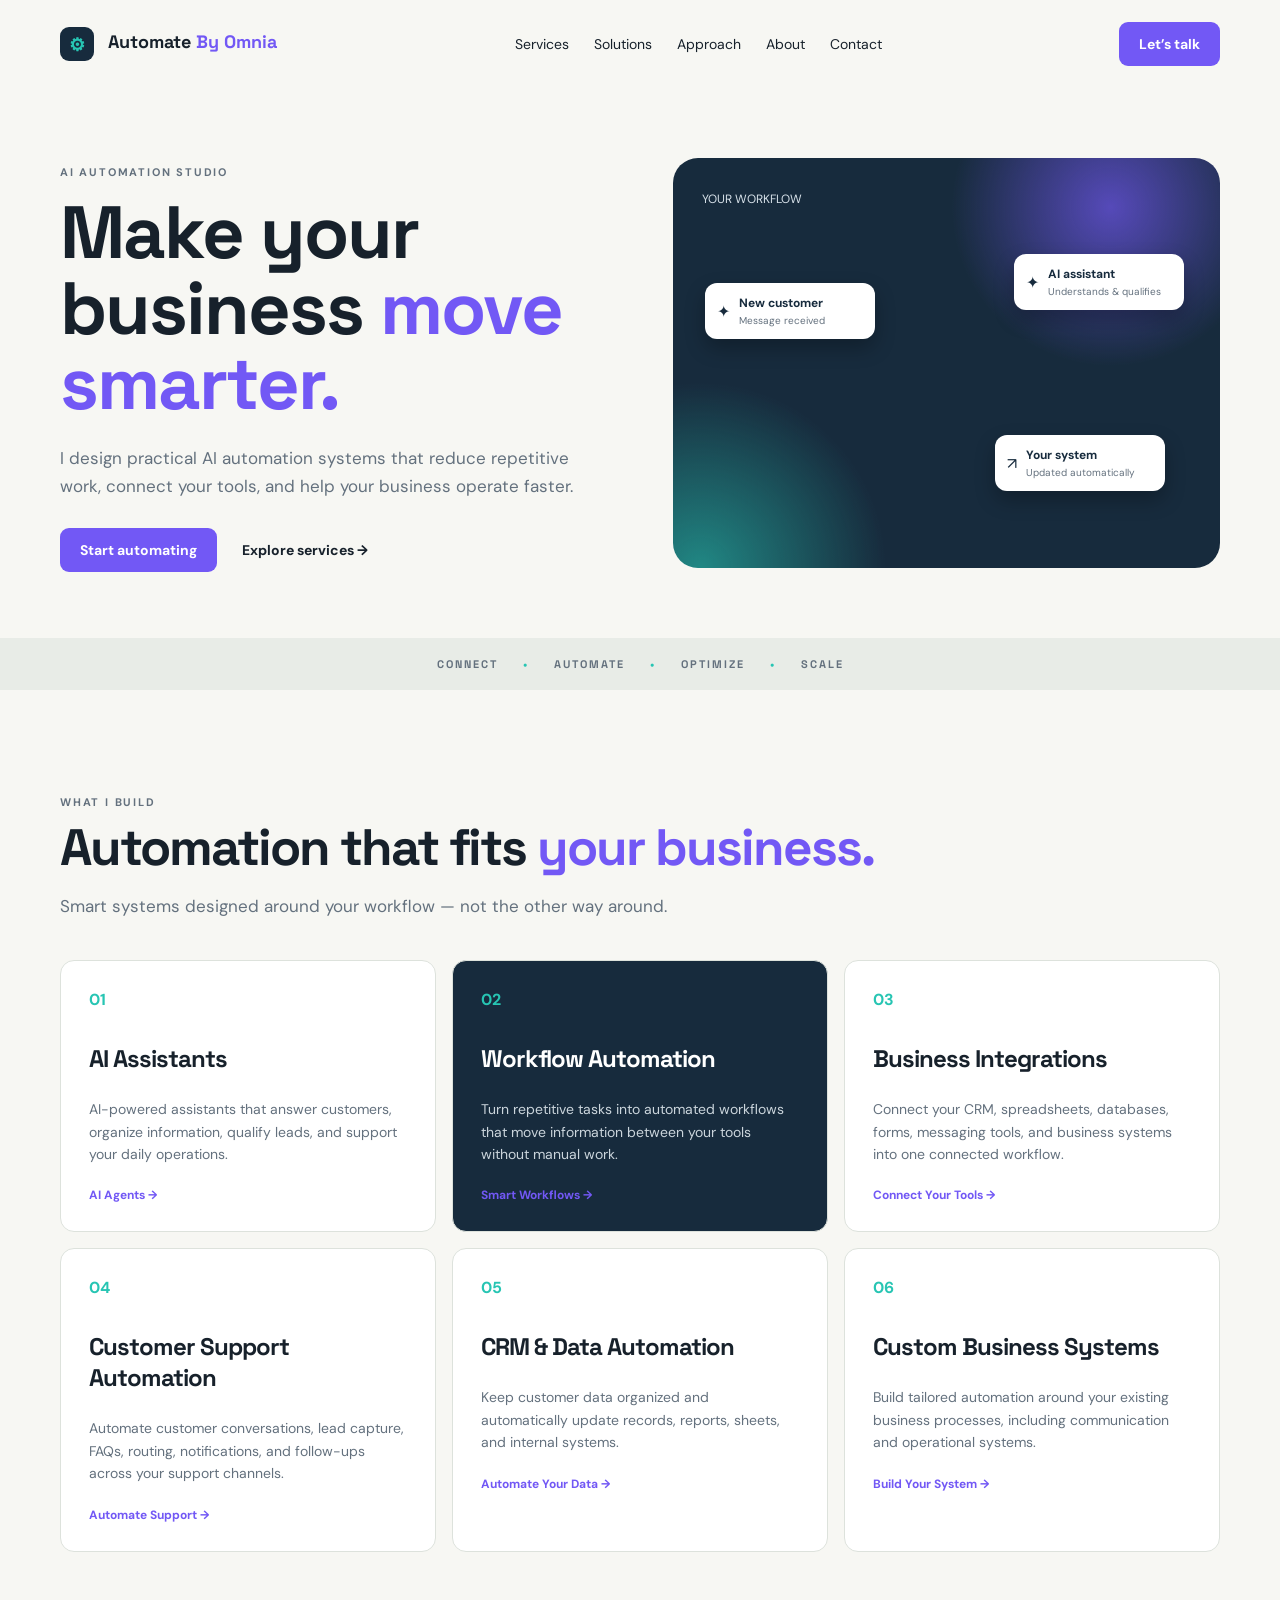
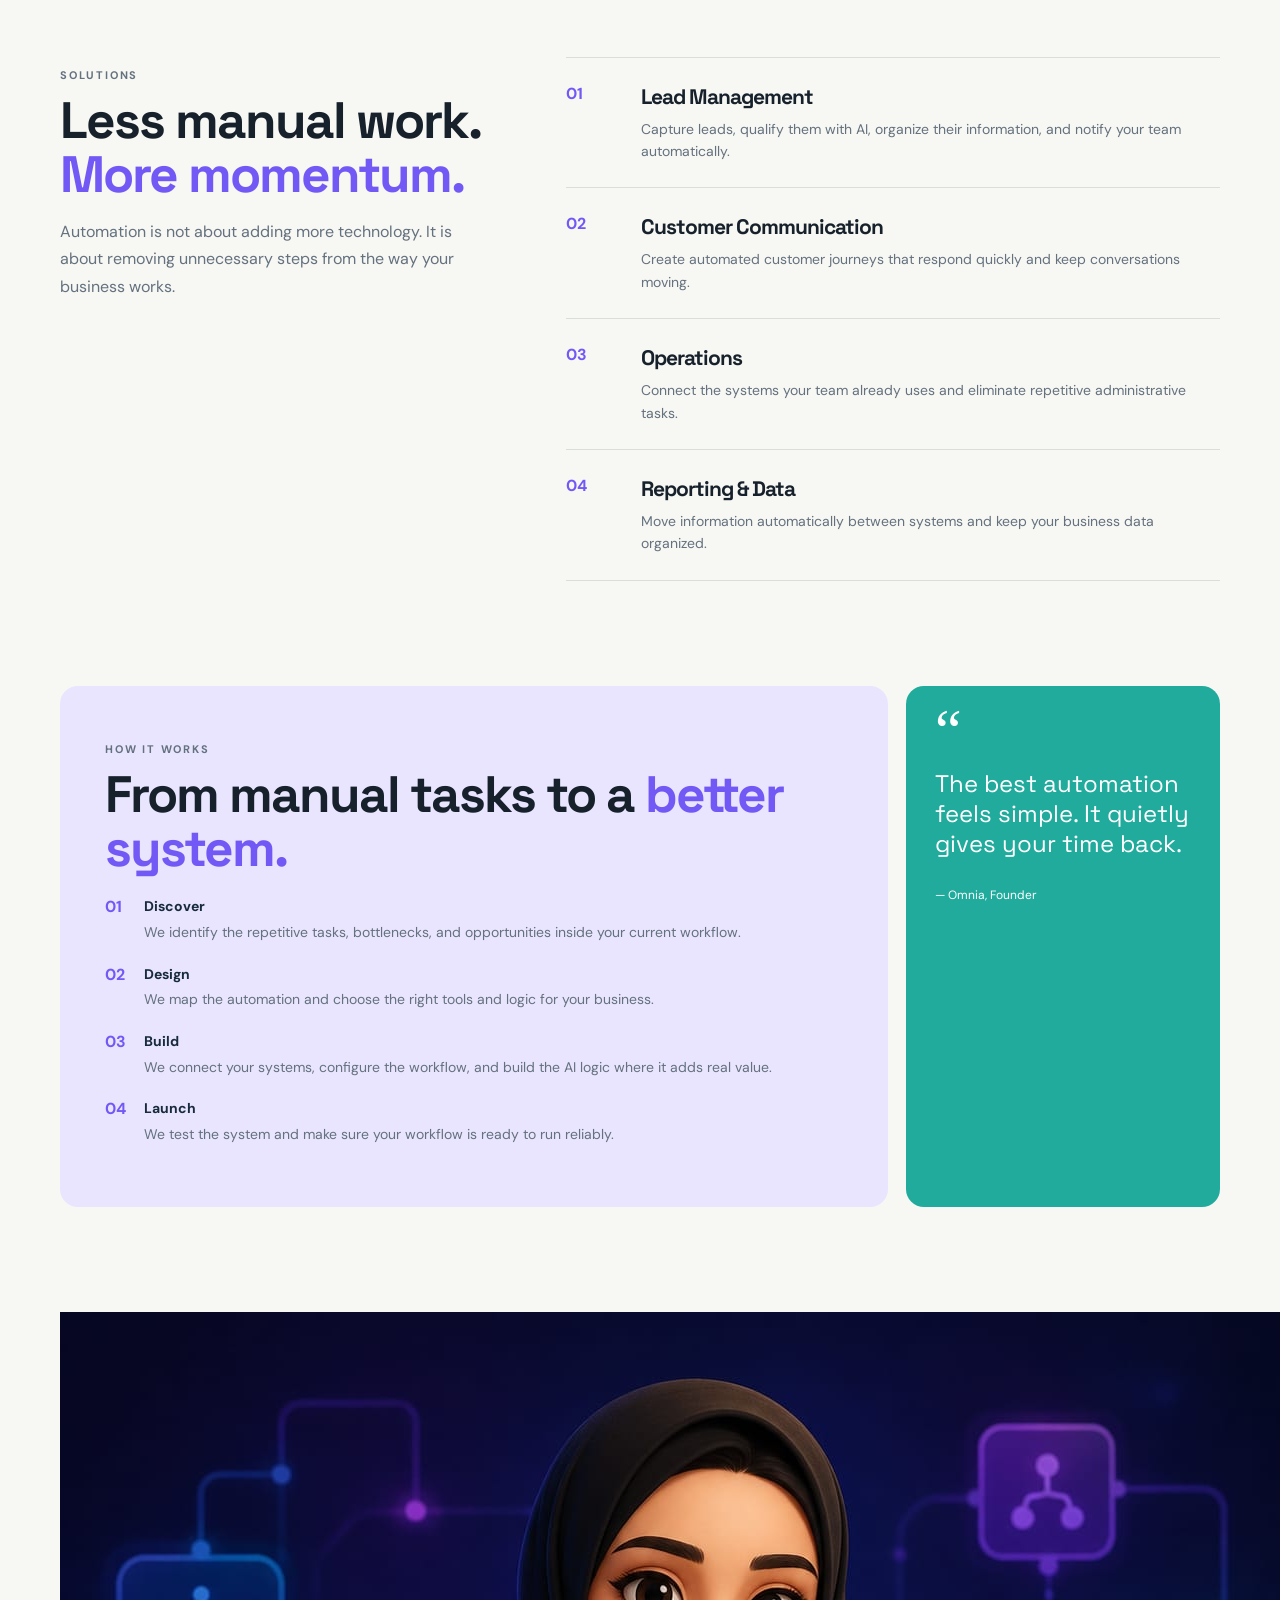
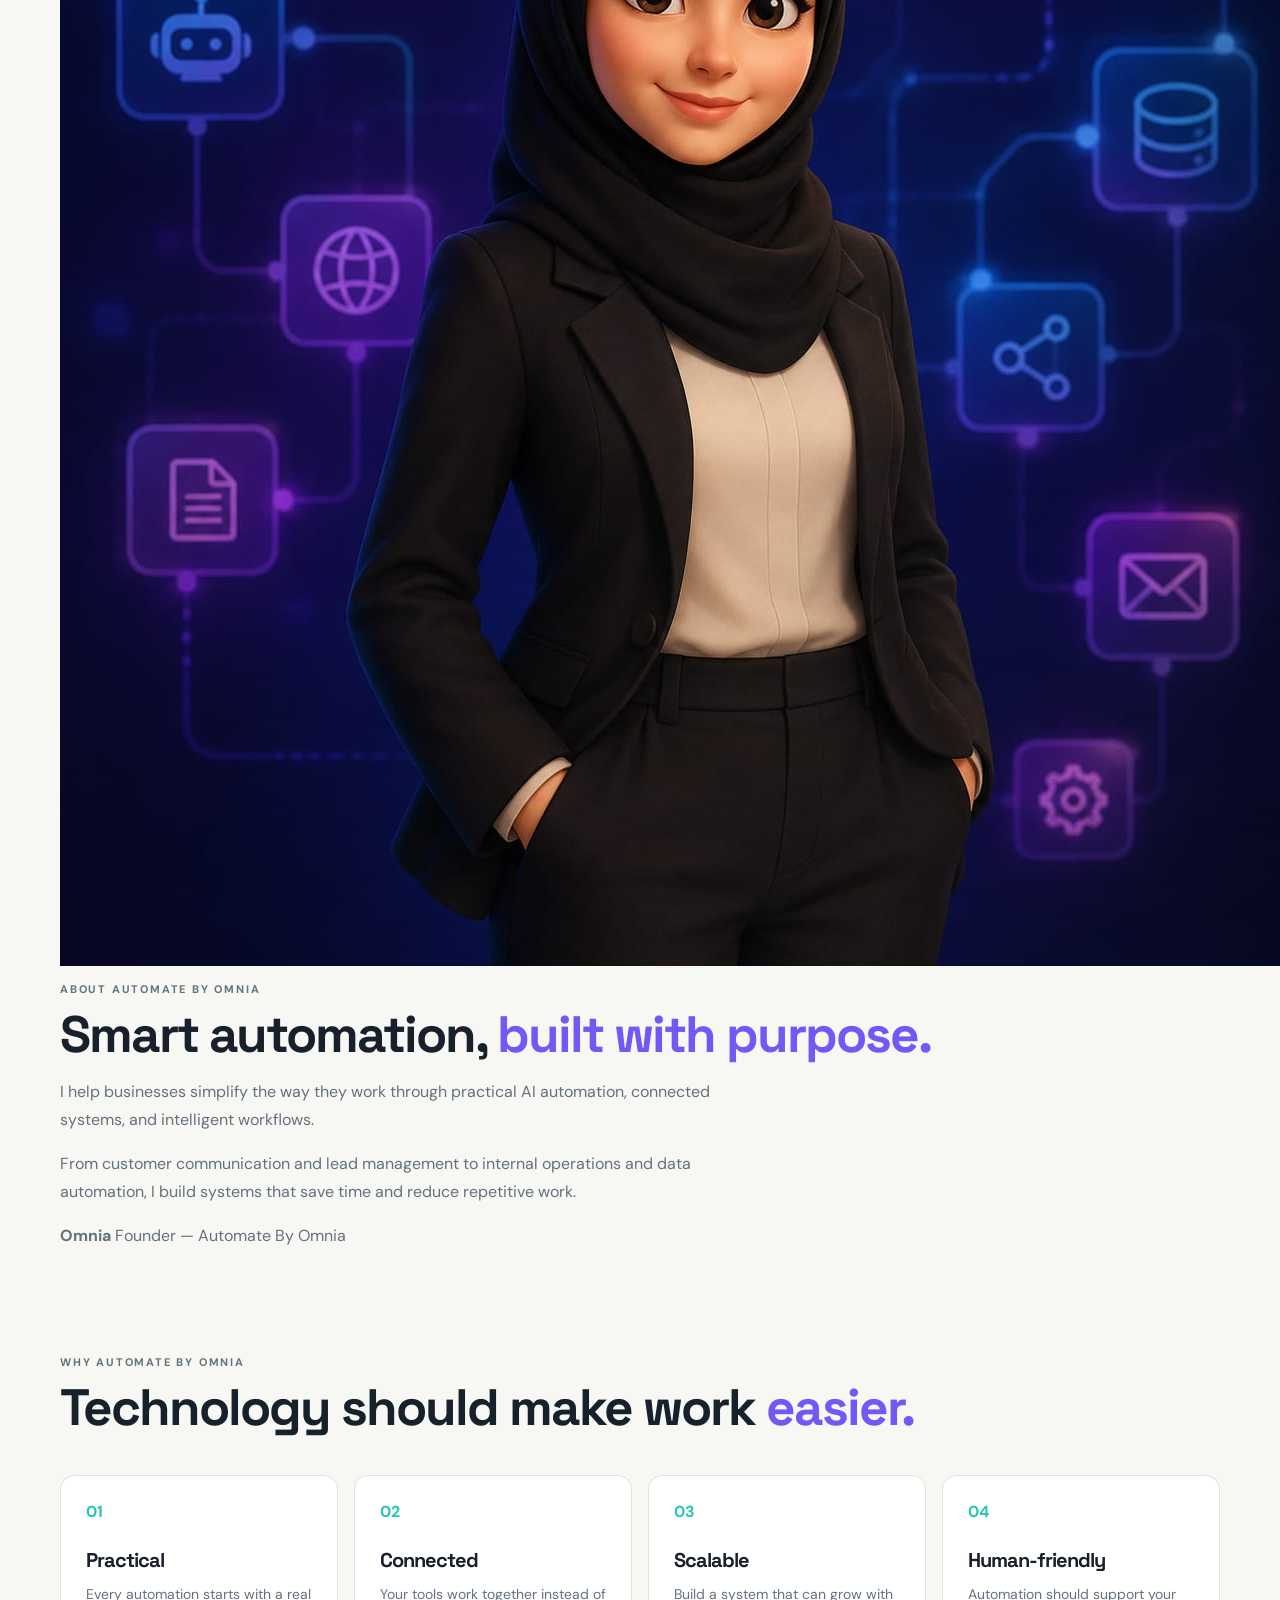
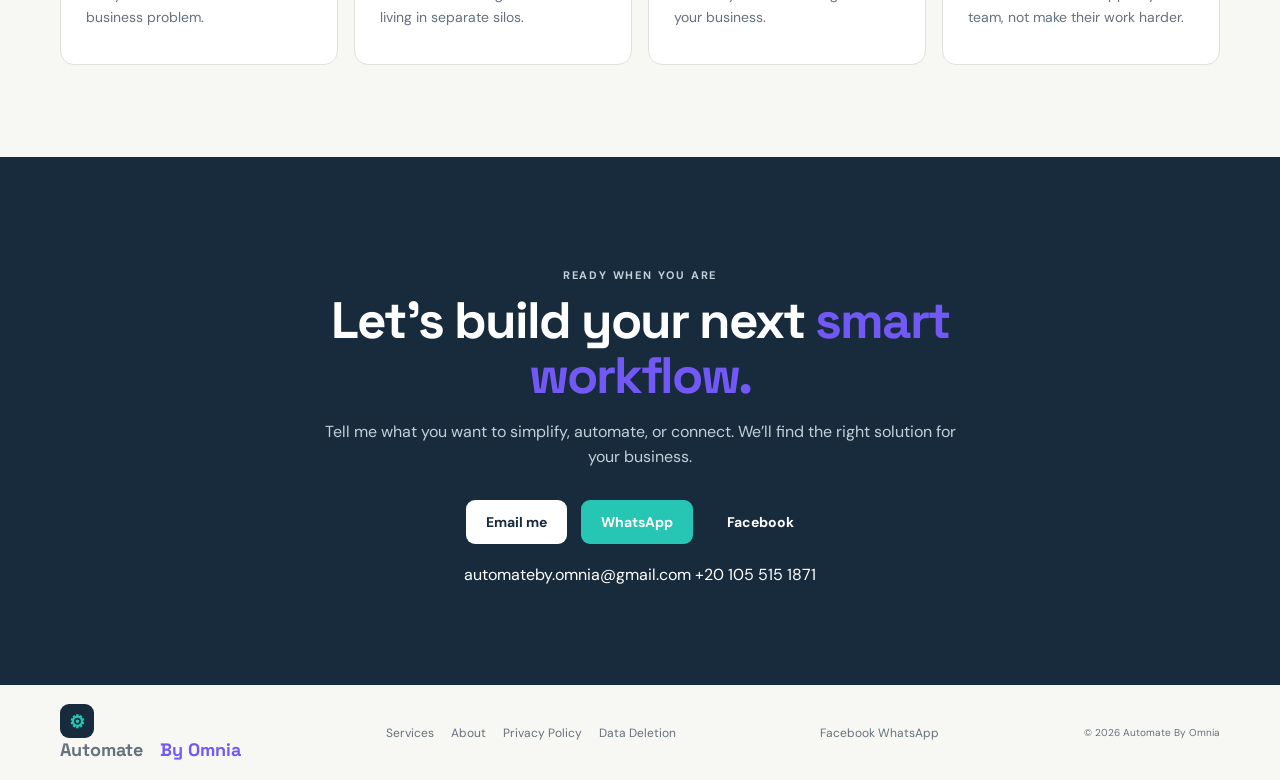
==== index.html @ d208cbc7 "index.html" ====
<!doctype html>
<html lang="en">

<head>
  <meta charset="UTF-8">
  <meta name="viewport" content="width=device-width, initial-scale=1.0">

  <meta
    name="description"
    content="Automate By Omnia builds AI-powered workflows, assistants, integrations, and business automation systems."
  >

  <meta name="theme-color" content="#172b3d">

  <title>Automate By Omnia | AI Automation Studio</title>

  <link rel="preconnect" href="https://fonts.googleapis.com">
  <link rel="preconnect" href="https://fonts.gstatic.com" crossorigin>

  <link
    href="https://fonts.googleapis.com/css2?family=DM+Sans:wght@400;500;600;700&family=Space+Grotesk:wght@500;600;700&display=swap"
    rel="stylesheet"
  >

  <link rel="stylesheet" href="styles.css">
</head>


<body>

<!-- ================= HEADER ================= -->

<header>

  <a class="brand" href="#top">
    <b class="automation-icon">⚙</b>
    <span>Automate <i>By Omnia</i></span>
  </a>

  <nav>
    <a href="#services">Services</a>
    <a href="#projects">Solutions</a>
    <a href="#approach">Approach</a>
    <a href="#about">About</a>
    <a href="#contact">Contact</a>
  </nav>

  <a class="button" href="#contact">
    Let’s talk
  </a>

</header>


<main id="top">


<!-- ================= HERO ================= -->

<section class="hero">

  <div class="hero-content">

    <p class="eyebrow">
      AI AUTOMATION STUDIO
    </p>

    <h1>
      Make your business
      <i>move smarter.</i>
    </h1>

    <p class="hero-text">
      I design practical AI automation systems that reduce repetitive work,
      connect your tools, and help your business operate faster.
    </p>

    <div class="hero-buttons">

      <a class="button" href="#contact">
        Start automating
      </a>

      <a class="text-link" href="#services">
        Explore services →
      </a>

    </div>

  </div>


  <div class="workflow">

    <small>
      YOUR WORKFLOW
    </small>

    <article>

      ✦

      <span>
        <b>New customer</b>
        <em>Message received</em>
      </span>

    </article>


    <article>

      ✦

      <span>
        <b>AI assistant</b>
        <em>Understands & qualifies</em>
      </span>

    </article>


    <article>

      ↗

      <span>
        <b>Your system</b>
        <em>Updated automatically</em>
      </span>

    </article>

  </div>

</section>


<!-- ================= TRUST BAR ================= -->

<section class="bar">

  CONNECT
  <b>•</b>
  AUTOMATE
  <b>•</b>
  OPTIMIZE
  <b>•</b>
  SCALE

</section>


<!-- ================= SERVICES ================= -->

<section id="services">

  <p class="eyebrow">
    WHAT I BUILD
  </p>

  <h2>
    Automation that fits
    <i>your business.</i>
  </h2>

  <p class="intro">
    Smart systems designed around your workflow — not the other way around.
  </p>


  <div class="cards">


    <article>

      <b>01</b>

      <h3>
        AI Assistants
      </h3>

      <p>
        AI-powered assistants that answer customers, organize information,
        qualify leads, and support your daily operations.
      </p>

      <span class="card-link">
        AI Agents →
      </span>

    </article>


    <article>

      <b>02</b>

      <h3>
        Workflow Automation
      </h3>

      <p>
        Turn repetitive tasks into automated workflows that move information
        between your tools without manual work.
      </p>

      <span class="card-link">
        Smart Workflows →
      </span>

    </article>


    <article>

      <b>03</b>

      <h3>
        Business Integrations
      </h3>

      <p>
        Connect your CRM, spreadsheets, databases, forms, messaging tools,
        and business systems into one connected workflow.
      </p>

      <span class="card-link">
        Connect Your Tools →
      </span>

    </article>


    <article>

      <b>04</b>

      <h3>
        Customer Support Automation
      </h3>

      <p>
        Automate customer conversations, lead capture, FAQs, routing,
        notifications, and follow-ups across your support channels.
      </p>

      <span class="card-link">
        Automate Support →
      </span>

    </article>


    <article>

      <b>05</b>

      <h3>
        CRM & Data Automation
      </h3>

      <p>
        Keep customer data organized and automatically update records,
        reports, sheets, and internal systems.
      </p>

      <span class="card-link">
        Automate Your Data →
      </span>

    </article>


    <article>

      <b>06</b>

      <h3>
        Custom Business Systems
      </h3>

      <p>
        Build tailored automation around your existing business processes,
        including communication and operational systems.
      </p>

      <span class="card-link">
        Build Your System →
      </span>

    </article>


  </div>

</section>


<!-- ================= SOLUTIONS ================= -->

<section class="solutions" id="projects">

  <div>

    <p class="eyebrow">
      SOLUTIONS
    </p>

    <h2>
      Less manual work.
      <i>More momentum.</i>
    </h2>

    <p>
      Automation is not about adding more technology.
      It is about removing unnecessary steps from the way your business works.
    </p>

  </div>


  <div class="solution-list">


    <article>

      <span>01</span>

      <div>

        <h3>
          Lead Management
        </h3>

        <p>
          Capture leads, qualify them with AI, organize their information,
          and notify your team automatically.
        </p>

      </div>

    </article>


    <article>

      <span>02</span>

      <div>

        <h3>
          Customer Communication
        </h3>

        <p>
          Create automated customer journeys that respond quickly and keep
          conversations moving.
        </p>

      </div>

    </article>


    <article>

      <span>03</span>

      <div>

        <h3>
          Operations
        </h3>

        <p>
          Connect the systems your team already uses and eliminate repetitive
          administrative tasks.
        </p>

      </div>

    </article>


    <article>

      <span>04</span>

      <div>

        <h3>
          Reporting & Data
        </h3>

        <p>
          Move information automatically between systems and keep your
          business data organized.
        </p>

      </div>

    </article>


  </div>

</section>


<!-- ================= APPROACH ================= -->

<section class="approach" id="approach">

  <div>

    <p class="eyebrow">
      HOW IT WORKS
    </p>

    <h2>
      From manual tasks to a
      <i>better system.</i>
    </h2>


    <ol>

      <li>

        <b>01</b>

        <span>

          <strong>
            Discover
          </strong>

          We identify the repetitive tasks, bottlenecks,
          and opportunities inside your current workflow.

        </span>

      </li>


      <li>

        <b>02</b>

        <span>

          <strong>
            Design
          </strong>

          We map the automation and choose the right tools
          and logic for your business.

        </span>

      </li>


      <li>

        <b>03</b>

        <span>

          <strong>
            Build
          </strong>

          We connect your systems, configure the workflow,
          and build the AI logic where it adds real value.

        </span>

      </li>


      <li>

        <b>04</b>

        <span>

          <strong>
            Launch
          </strong>

          We test the system and make sure your workflow
          is ready to run reliably.

        </span>

      </li>

    </ol>

  </div>


  <aside>

    <div class="quote-mark">
      “
    </div>

    <p>
      The best automation feels simple.
      It quietly gives your time back.
    </p>

    <small>
      — Omnia, Founder
    </small>

  </aside>

</section>


<!-- ================= ABOUT ================= -->

<section class="about" id="about">

  <div class="about-image">

    <img
      src="omnia.jpg.jpeg"
      alt="Omnia - Founder of Automate By Omnia"
    >

  </div>


  <div class="about-content">

    <p class="eyebrow">
      ABOUT AUTOMATE BY OMNIA
    </p>

    <h2>
      Smart automation,
      <i>built with purpose.</i>
    </h2>

    <p>
      I help businesses simplify the way they work through practical
      AI automation, connected systems, and intelligent workflows.
    </p>

    <p>
      From customer communication and lead management to internal
      operations and data automation, I build systems that save time
      and reduce repetitive work.
    </p>

    <p class="founder-name">
      <strong>
        Omnia
      </strong>
      <span>
        Founder — Automate By Omnia
      </span>
    </p>

  </div>

</section>


<!-- ================= WHY US ================= -->

<section class="why">

  <p class="eyebrow">
    WHY AUTOMATE BY OMNIA
  </p>

  <h2>
    Technology should make work
    <i>easier.</i>
  </h2>


  <div class="why-grid">


    <article>

      <strong>
        01
      </strong>

      <h3>
        Practical
      </h3>

      <p>
        Every automation starts with a real business problem.
      </p>

    </article>


    <article>

      <strong>
        02
      </strong>

      <h3>
        Connected
      </h3>

      <p>
        Your tools work together instead of living in separate silos.
      </p>

    </article>


    <article>

      <strong>
        03
      </strong>

      <h3>
        Scalable
      </h3>

      <p>
        Build a system that can grow with your business.
      </p>

    </article>


    <article>

      <strong>
        04
      </strong>

      <h3>
        Human-friendly
      </h3>

      <p>
        Automation should support your team,
        not make their work harder.
      </p>

    </article>


  </div>

</section>


<!-- ================= CONTACT ================= -->

<section class="contact" id="contact">

  <p class="eyebrow">
    READY WHEN YOU ARE
  </p>

  <h2>
    Let’s build your next
    <i>smart workflow.</i>
  </h2>

  <p>
    Tell me what you want to simplify, automate, or connect.
    We’ll find the right solution for your business.
  </p>


  <div class="contact-actions">


    <!-- EMAIL -->

    <a
      class="button white"
      href="mailto:automateby.omnia@gmail.com"
    >
      Email me
    </a>


    <!-- WHATSAPP -->

    <a
      class="button whatsapp"
      href="https://wa.me/201055151871"
      target="_blank"
      rel="noopener"
    >
      WhatsApp
    </a>


    <!-- FACEBOOK -->

    <a
      class="button facebook"
      href="https://www.facebook.com/profile.php?id=61593586096765"
      target="_blank"
      rel="noopener"
    >
      Facebook
    </a>


  </div>


  <div class="contact-details">

    <a href="mailto:automateby.omnia@gmail.com">
      automateby.omnia@gmail.com
    </a>

    <a
      href="https://wa.me/201055151871"
      target="_blank"
      rel="noopener"
    >
      +20 105 515 1871
    </a>

  </div>

</section>


</main>


<!-- ================= FOOTER ================= -->

<footer>

  <a class="brand" href="#top">

    <b class="automation-icon">
      ⚙
    </b>

    <span>
      Automate <i>By Omnia</i>
    </span>

  </a>


  <span class="footer-links">

    <a href="#services">
      Services
    </a>

    <a href="#about">
      About
    </a>

    <a href="privacy-policy.html">
      Privacy Policy
    </a>

    <a href="data-deletion.html">
      Data Deletion
    </a>

  </span>


  <div class="social-links">

    <a
      href="https://www.facebook.com/profile.php?id=61593586096765"
      target="_blank"
      rel="noopener"
    >
      Facebook
    </a>

    <a
      href="https://wa.me/201055151871"
      target="_blank"
      rel="noopener"
    >
      WhatsApp
    </a>

  </div>


  <small>
    © 2026 Automate By Omnia
  </small>

</footer>


</body>
</html>
---- styles.css ----
:root{
  --ink:#172b3d;
  --purple:#7258f5;
  --teal:#27c5b3;
  --paper:#f7f7f3;
  --muted:#64717e;
}

*{
  box-sizing:border-box;
}

html{
  scroll-behavior:smooth;
}

body{
  margin:0;
  background:var(--paper);
  font:16px "DM Sans",sans-serif;
  color:#17212b;
}

a{
  text-decoration:none;
  color:inherit;
}


/* HEADER */

header,
section,
footer{
  width:min(1160px,91%);
  margin:auto;
}

header{
  height:88px;
  display:flex;
  align-items:center;
  justify-content:space-between;
}

.brand{
  font:700 18px "Space Grotesk";
  white-space:nowrap;
}

.brand .automation-icon{
  display:inline-flex;
  align-items:center;
  justify-content:center;
  width:34px;
  height:34px;
  border-radius:9px;
  background:var(--ink);
  color:var(--teal);
  margin-right:9px;
  vertical-align:middle;
  transition:.25s ease;
}

.brand .automation-icon svg{
  width:23px;
  height:23px;
  fill:none;
  stroke:currentColor;
  stroke-width:2.4;
  stroke-linecap:round;
  stroke-linejoin:round;
}

.brand:hover .automation-icon{
  background:var(--purple);
  color:#fff;
  transform:rotate(12deg);
}

.brand i,
h1 i,
h2 i{
  font-style:normal;
  color:var(--purple);
}

nav{
  display:flex;
  gap:25px;
  font-size:14px;
}

nav a:hover{
  color:var(--purple);
}

.button{
  display:inline-block;
  background:var(--purple);
  color:#fff;
  padding:13px 20px;
  border-radius:9px;
  font-weight:700;
  font-size:14px;
  transition:.2s;
}

.button:hover{
  transform:translateY(-2px);
  opacity:.92;
}


/* HERO */

.hero{
  min-height:550px;
  display:grid;
  grid-template-columns:1fr 1fr;
  align-items:center;
  gap:65px;
}

.hero-content{
  padding:35px 0;
}

.eyebrow{
  font-size:11px;
  font-weight:700;
  letter-spacing:1.8px;
  color:var(--muted);
}

h1,
h2,
h3{
  font-family:"Space Grotesk";
  letter-spacing:-2px;
}

h1{
  font-size:clamp(48px,6vw,74px);
  line-height:1.02;
  margin:16px 0 22px;
}

.hero-text,
.intro{
  color:var(--muted);
  line-height:1.65;
  font-size:17px;
}

.hero-text{
  max-width:560px;
}

.hero-buttons{
  display:flex;
  align-items:center;
  gap:25px;
  margin-top:28px;
}

.text-link{
  font-size:14px;
  font-weight:700;
}

.text-link:hover{
  color:var(--purple);
}


/* WORKFLOW */

.workflow{
  height:410px;
  border-radius:25px;
  background:
    radial-gradient(circle at 80% 12%,#7559f7aa,transparent 28%),
    radial-gradient(circle at 5% 100%,#27c5b399,transparent 28%),
    var(--ink);
  padding:29px;
  position:relative;
  color:#d7e1e9;
  overflow:hidden;
}

.workflow small{
  font-size:12px;
}

.workflow article{
  position:absolute;
  background:#fff;
  color:var(--ink);
  display:flex;
  gap:9px;
  align-items:center;
  padding:12px;
  border-radius:12px;
  width:170px;
  box-shadow:0 9px 20px #0004;
}

.workflow article span{
  display:grid;
  font-size:12px;
}

.workflow em{
  font-size:10px;
  color:var(--muted);
  font-style:normal;
  margin-top:3px;
}

.workflow article:nth-of-type(1){
  left:32px;
  top:125px;
}

.workflow article:nth-of-type(2){
  right:36px;
  top:96px;
}

.workflow article:nth-of-type(3){
  right:55px;
  bottom:77px;
}


/* BAR */

.bar{
  width:100%;
  padding:19px;
  text-align:center;
  background:#e8ece7;
  letter-spacing:2px;
  font:700 11px "Space Grotesk";
  color:var(--muted);
  word-spacing:20px;
}

.bar b{
  color:var(--teal);
}


/* SECTIONS */

section:not(.hero):not(.bar):not(.contact){
  margin-top:105px;
}

h2{
  font-size:clamp(36px,4vw,53px);
  line-height:1.06;
  margin:12px 0;
}


/* SERVICES */

.cards{
  display:grid;
  grid-template-columns:repeat(3,1fr);
  gap:16px;
  margin-top:40px;
}

.cards article{
  background:#fff;
  border:1px solid #dde2dc;
  border-radius:14px;
  padding:28px;
  min-height:250px;
  transition:.2s;
}

.cards article:hover{
  transform:translateY(-5px);
  box-shadow:0 12px 30px #172b3d12;
}

.cards article:nth-child(2){
  background:var(--ink);
  color:#fff;
}

.cards article>b{
  color:var(--teal);
}

h3{
  margin-top:33px;
  font-size:24px;
  letter-spacing:-1px;
}

.cards p{
  font-size:14px;
  color:var(--muted);
  line-height:1.6;
}

.cards article:nth-child(2) p{
  color:#cbd5dc;
}

.card-link{
  display:block;
  margin-top:22px;
  font-size:12px;
  font-weight:700;
  color:var(--purple);
}


/* SOLUTIONS */

.solutions{
  display:grid;
  grid-template-columns:.8fr 1.2fr;
  gap:70px;
  align-items:start;
}

.solutions > div:first-child > p:not(.eyebrow){
  color:var(--muted);
  line-height:1.7;
}

.solution-list{
  display:grid;
}

.solution-list article{
  display:grid;
  grid-template-columns:55px 1fr;
  gap:20px;
  padding:25px 0;
  border-bottom:1px solid #d9ded9;
}

.solution-list article:first-child{
  border-top:1px solid #d9ded9;
}

.solution-list article>span{
  color:var(--purple);
  font-weight:700;
}

.solution-list h3{
  margin:0 0 8px;
  font-size:21px;
}

.solution-list p{
  margin:0;
  color:var(--muted);
  font-size:14px;
  line-height:1.6;
}


/* APPROACH */

.approach{
  display:grid;
  grid-template-columns:1.45fr .55fr;
  gap:18px;
}

.approach>div{
  padding:45px;
  background:#e9e5ff;
  border-radius:18px;
}

.approach aside{
  padding:29px;
  background:#20ab9d;
  border-radius:18px;
  color:#fff;
}

.quote-mark{
  font:60px Georgia;
  line-height:.5;
}

.approach aside p{
  font:24px "Space Grotesk";
  line-height:1.25;
}

.approach aside small{
  font:12px "DM Sans";
}

ol{
  padding:0;
  list-style:none;
}

li{
  display:flex;
  gap:14px;
  margin-top:20px;
}

li>b{
  color:var(--purple);
  min-width:25px;
}

li span{
  display:grid;
  gap:4px;
  color:var(--muted);
  font-size:14px;
  line-height:1.55;
}

li strong{
  color:var(--ink);
}


/* ABOUT */

.about-me{
  display:grid;
  grid-template-columns:.8fr 1.2fr;
  gap:70px;
  align-items:center;
}

.about-photo{
  position:relative;
  max-width:480px;
}

.about-photo::before{
  content:"";
  position:absolute;
  inset:12px -12px -12px 12px;
  background:var(--purple);
  border-radius:24px;
  z-index:0;
}

.about-photo img{
  position:relative;
  z-index:1;
  display:block;
  width:100%;
  aspect-ratio:1/1;
  object-fit:cover;
  object-position:center;
  border-radius:24px;
}

.about-content>p:not(.eyebrow){
  color:var(--muted);
  line-height:1.75;
  max-width:650px;
}

.about-links{
  display:flex;
  gap:12px;
  margin-top:28px;
}

.social-button{
  display:inline-block;
  padding:13px 20px;
  border-radius:9px;
  font-size:14px;
  font-weight:700;
  transition:.2s;
}

.social-button:hover{
  transform:translateY(-2px);
}

.whatsapp{
  background:var(--teal);
  color:#fff;
}

.facebook{
  background:var(--ink);
  color:#fff;
}


/* WHY */

.why-grid{
  display:grid;
  grid-template-columns:repeat(4,1fr);
  gap:16px;
  margin-top:40px;
}

.why-grid article{
  background:#fff;
  border:1px solid #dde2dc;
  border-radius:14px;
  padding:25px;
  min-height:190px;
}

.why-grid strong{
  color:var(--teal);
  font-weight:700;
}

.why-grid h3{
  margin:25px 0 10px;
  font-size:20px;
}

.why-grid p{
  color:var(--muted);
  font-size:14px;
  line-height:1.6;
  margin:0;
}


/* CONTACT */

.contact{
  width:100%;
  margin-top:92px!important;
  text-align:center;
  padding:100px 20px;
  background:var(--ink);
  color:#fff;
}

.contact .eyebrow,
.contact>p:not(.eyebrow){
  color:#c3d0d8;
}

.contact>p:not(.eyebrow){
  line-height:1.6;
  max-width:650px;
  margin-left:auto;
  margin-right:auto;
}

.contact h2{
  max-width:800px;
  margin-left:auto;
  margin-right:auto;
}

.contact-actions{
  display:flex;
  align-items:center;
  justify-content:center;
  flex-wrap:wrap;
  gap:14px;
  margin:30px 0 20px;
}

.white{
  background:#fff;
  color:var(--ink);
}

.email-link{
  color:#cbd5dc;
  font-size:14px;
  font-weight:600;
}

.email-link:hover{
  color:#fff;
}


/* FOOTER */

footer{
  min-height:95px;
  display:flex;
  align-items:center;
  justify-content:space-between;
  font-size:12px;
  color:var(--muted);
}

footer span{
  display:flex;
  gap:17px;
}

footer a:hover{
  color:var(--purple);
}


/* TABLET */

@media(max-width:850px){

  header nav{
    display:none;
  }

  header>.button{
    display:none;
  }

  .hero{
    grid-template-columns:1fr;
    gap:35px;
    margin-top:30px;
  }

  .cards{
    grid-template-columns:1fr;
  }

  .solutions{
    grid-template-columns:1fr;
    gap:40px;
  }

  .approach{
    grid-template-columns:1fr;
  }

  .why-grid{
    grid-template-columns:repeat(2,1fr);
  }

  .about-me{
    grid-template-columns:1fr;
    gap:40px;
  }

  .about-photo{
    margin:auto;
  }

}


/* MOBILE */

@media(max-width:600px){

  header{
    height:75px;
  }

  h1{
    font-size:48px;
  }

  h2{
    font-size:36px;
  }

  .hero-buttons{
    flex-direction:column;
    align-items:flex-start;
    gap:18px;
  }

  .workflow{
    height:320px;
    border-radius:20px;
  }

  .workflow article{
    width:155px;
  }

  .workflow article:nth-of-type(1){
    left:20px;
    top:110px;
  }

  .workflow article:nth-of-type(2){
    right:20px;
    top:80px;
  }

  .workflow article:nth-of-type(3){
    right:25px;
    bottom:50px;
  }

  .bar{
    font-size:8px;
    word-spacing:7px;
  }

  .approach>div{
    padding:30px;
  }

  .approach aside{
    min-height:220px;
  }

  .why-grid{
    grid-template-columns:1fr;
  }

  .about-links{
    flex-wrap:wrap;
  }

  .contact{
    padding:75px 20px;
  }

  .contact-actions{
    flex-direction:column;
  }

  footer{
    padding:25px 0;
    flex-wrap:wrap;
    gap:18px;
  }

  footer span{
    width:100%;
    flex-wrap:wrap;
  }

}
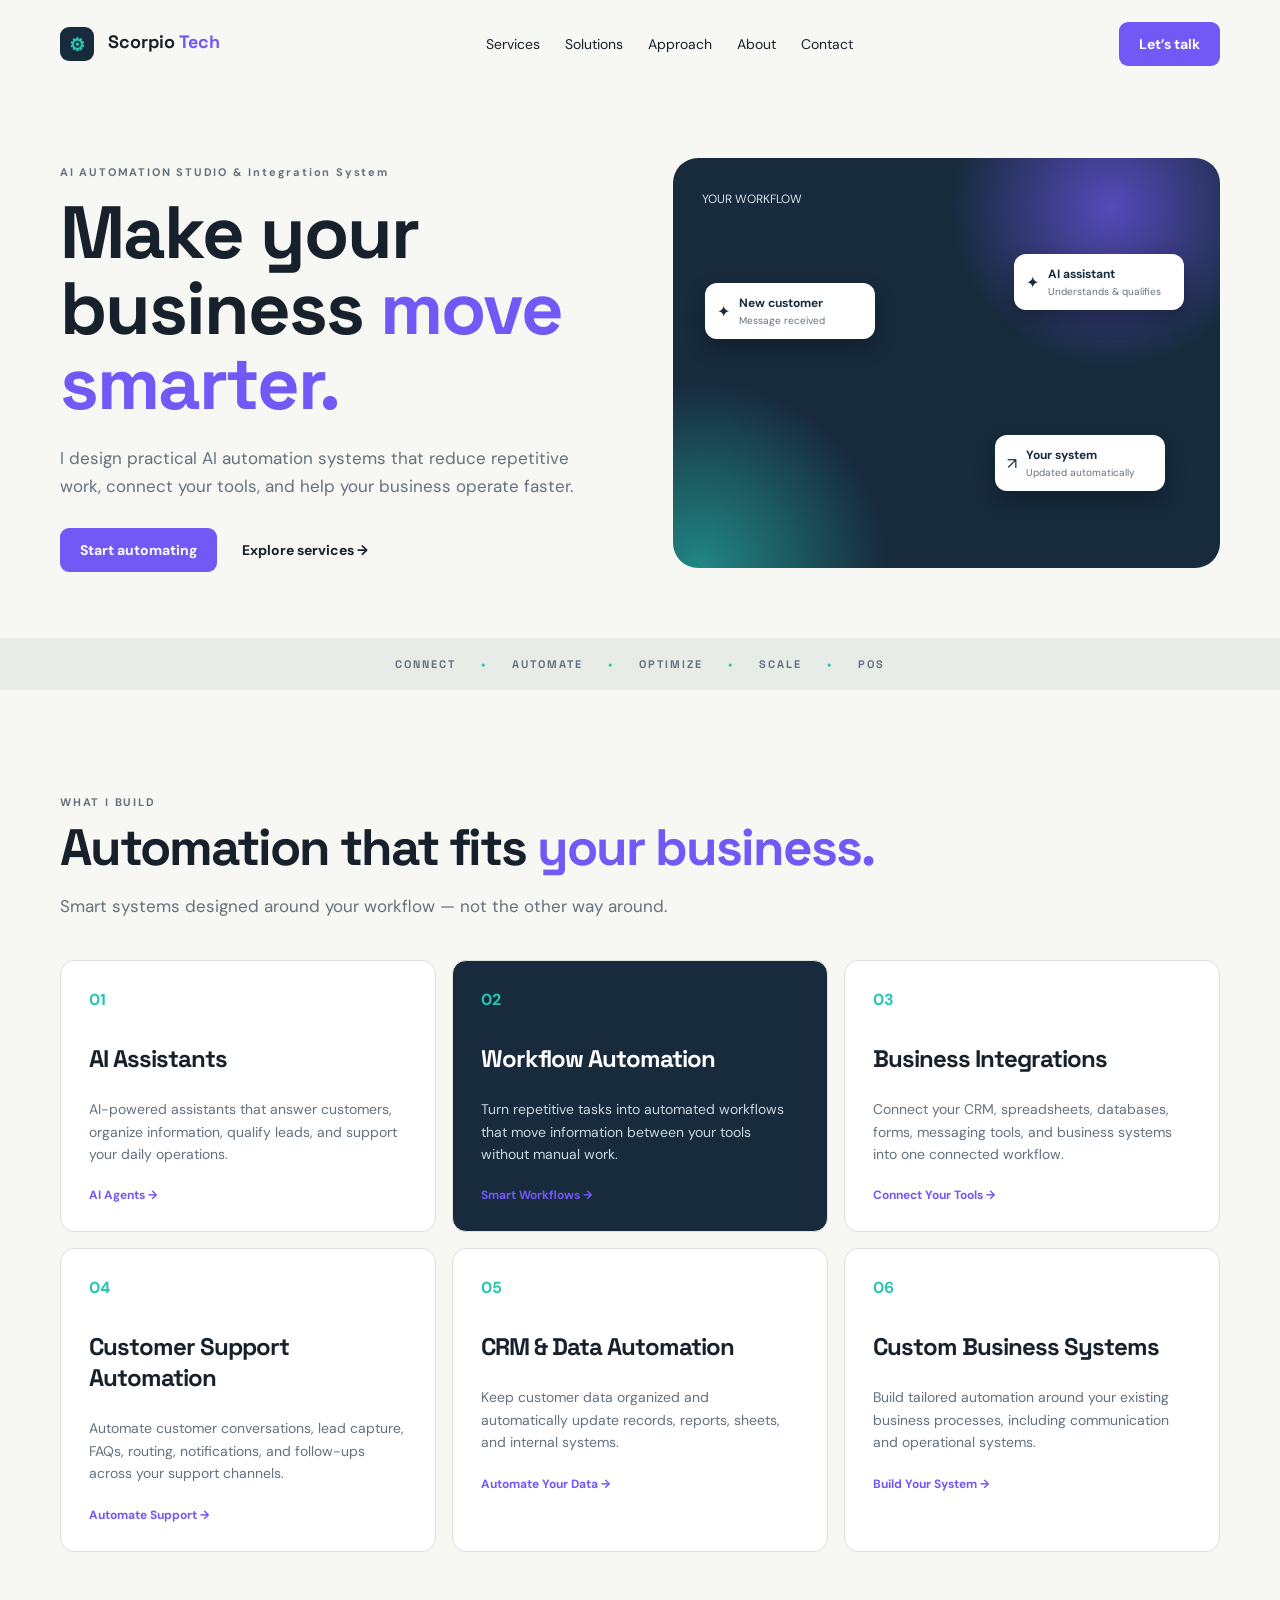
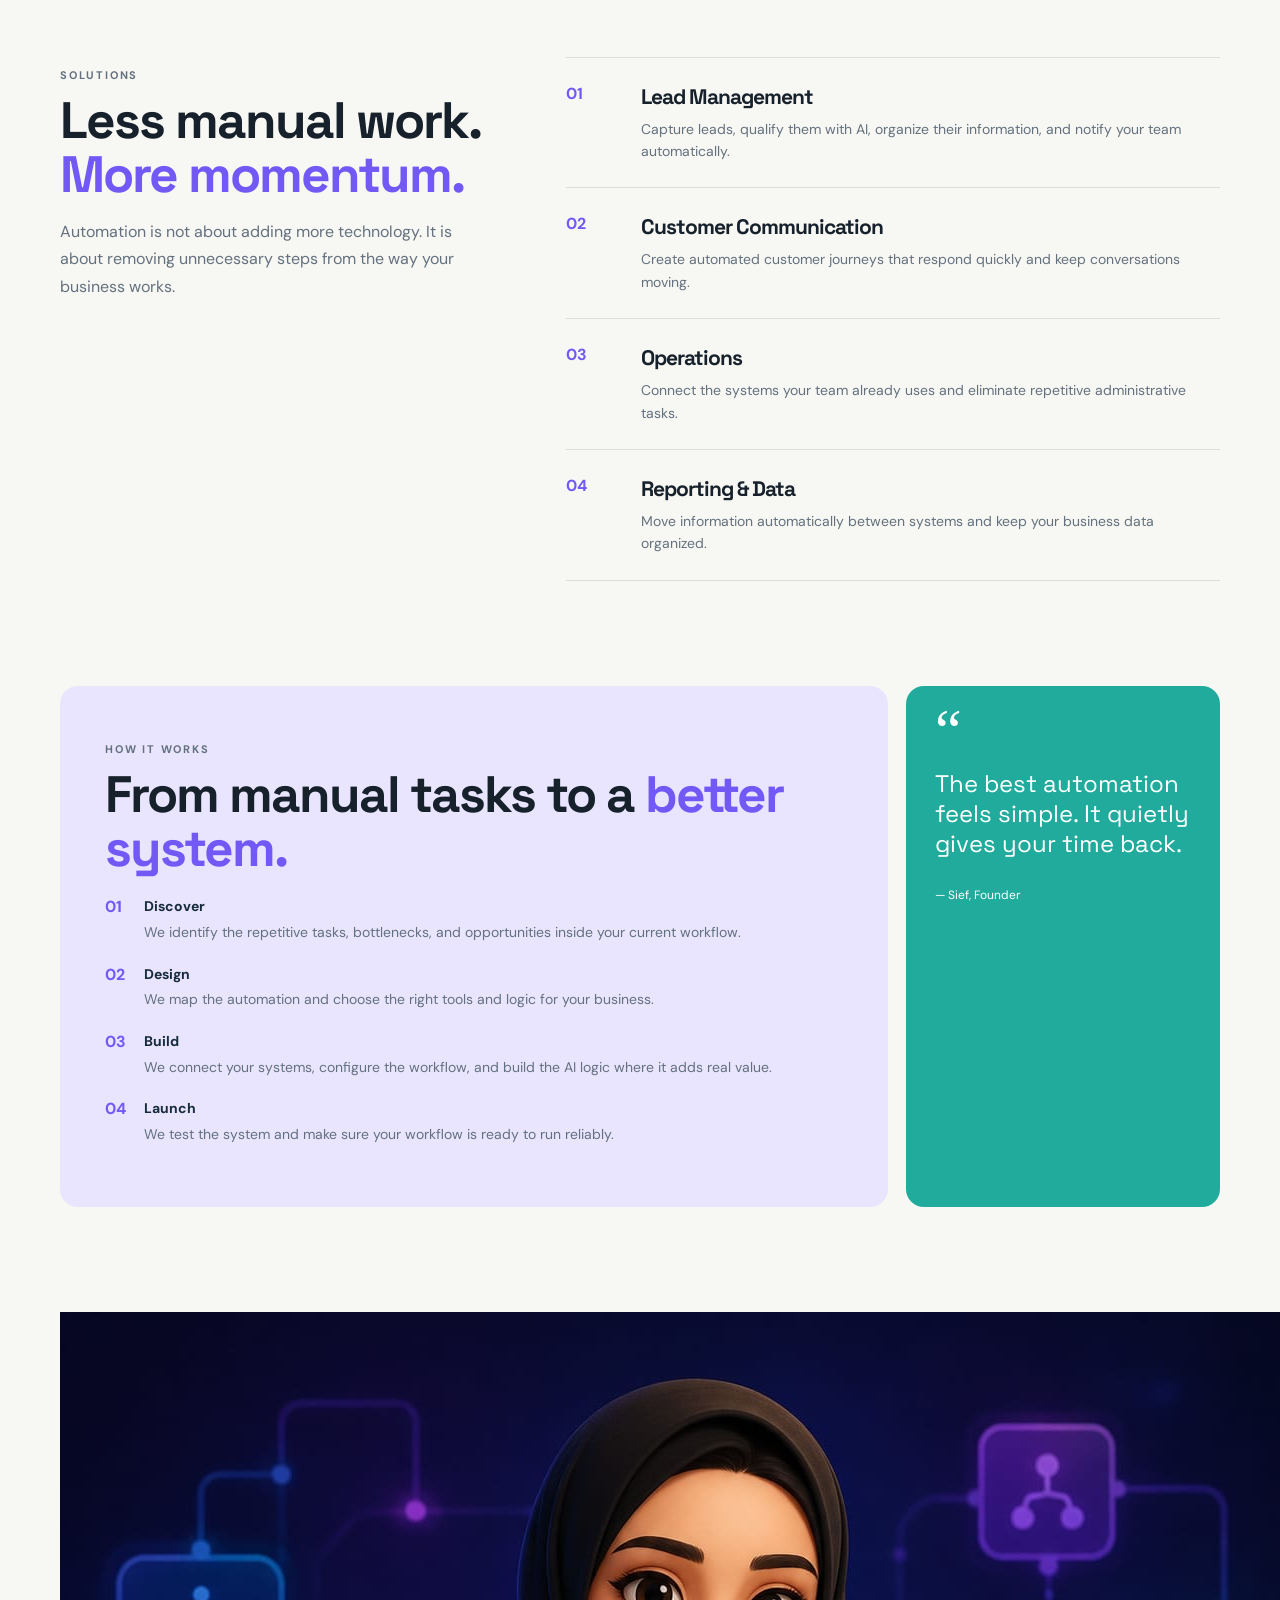
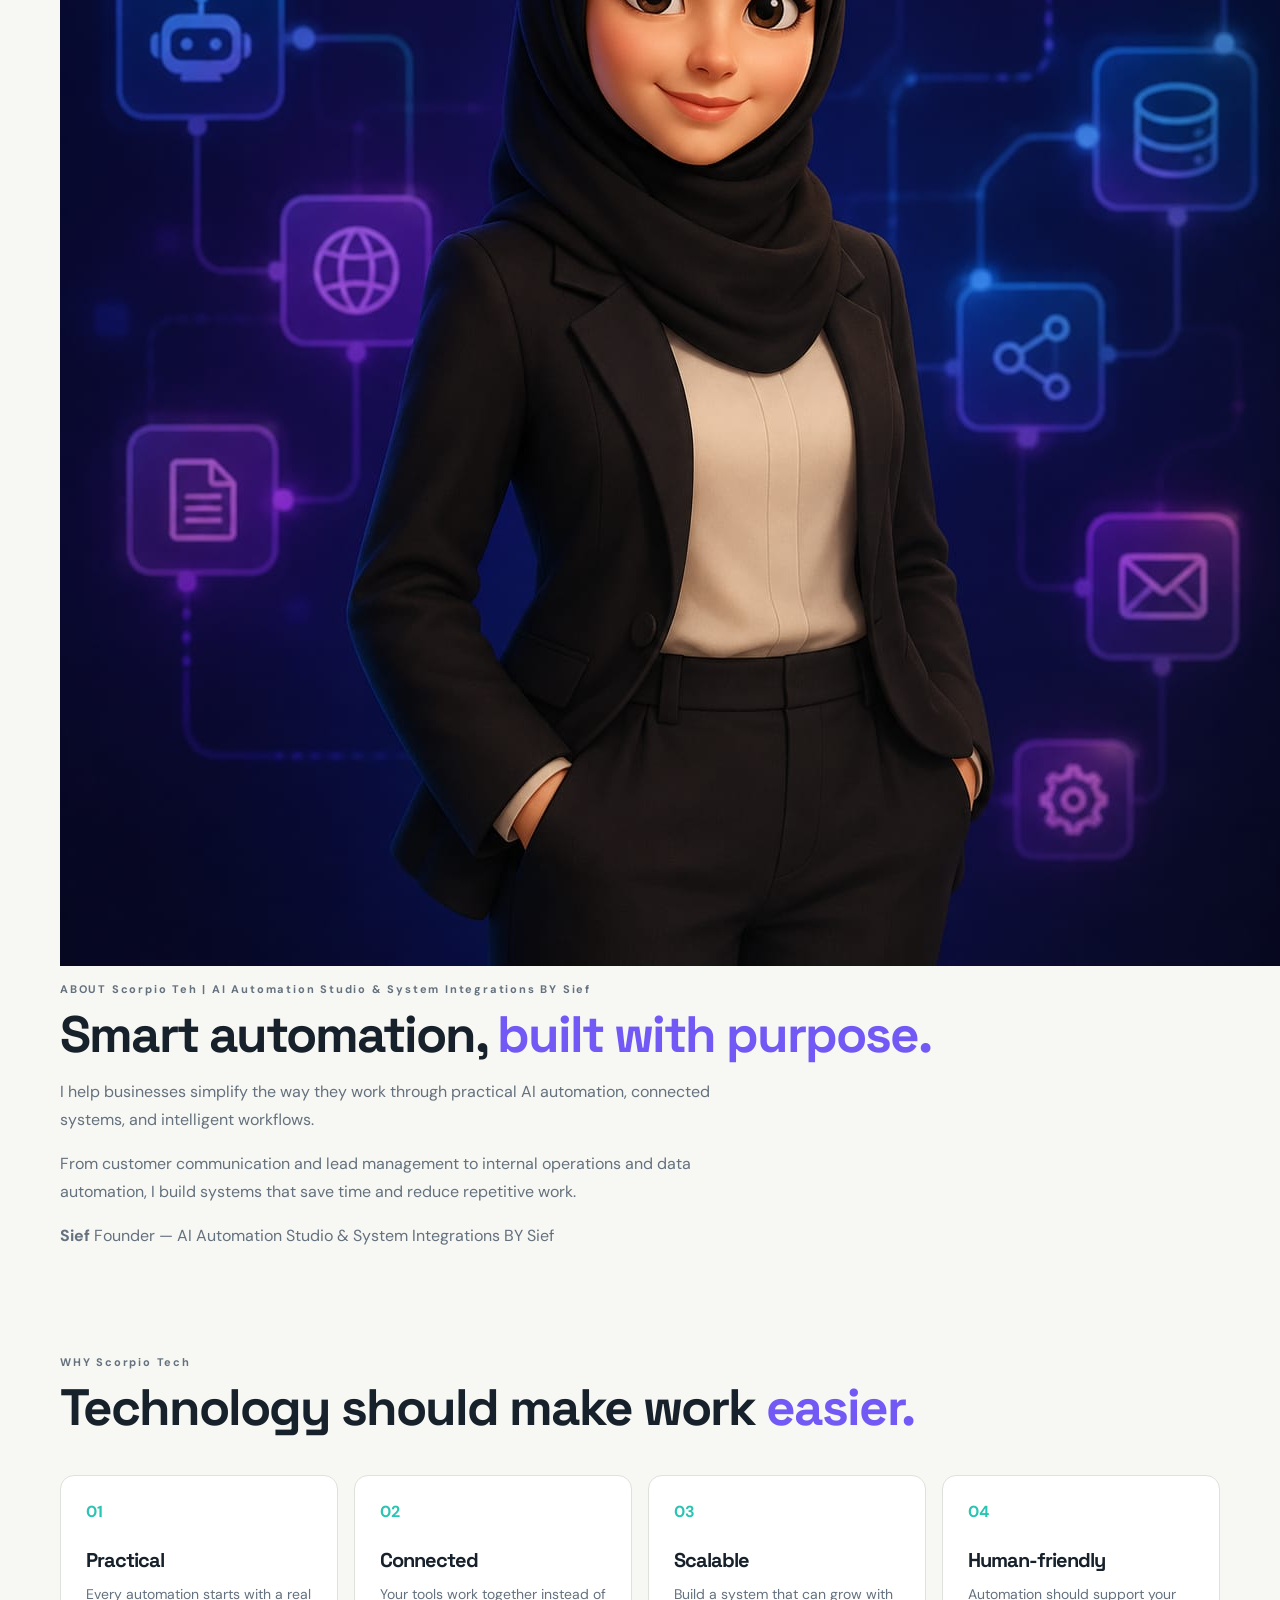
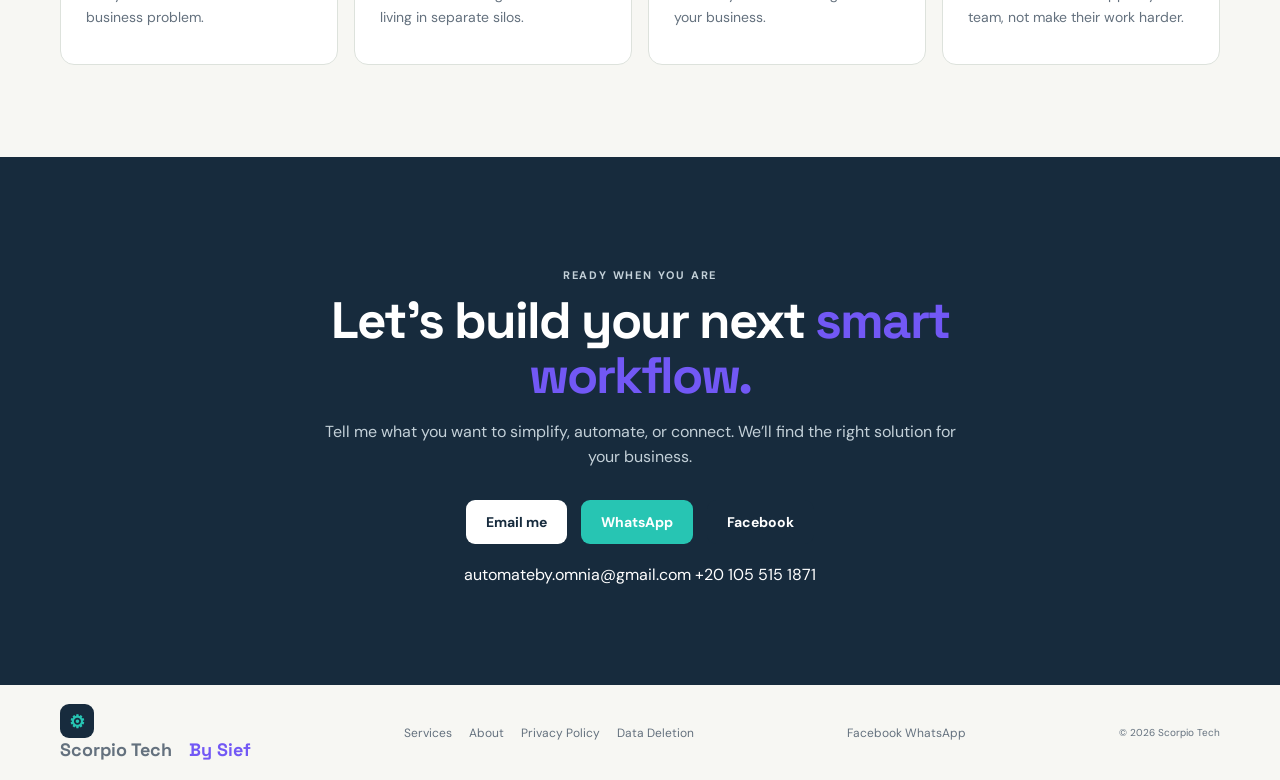
==== commit ab788e48: "index.html" ====
--- a/index.html
+++ b/index.html
@@ -7,12 +7,12 @@
 
   <meta
     name="description"
-    content="Automate By Omnia builds AI-powered workflows, assistants, integrations, and business automation systems."
+    content="Scorpio Teh builds AI-powered workflows, assistants, IT Sulotions , System integrations, and business automation systems."
   >
 
   <meta name="theme-color" content="#172b3d">
 
-  <title>Automate By Omnia | AI Automation Studio</title>
+  <title>Scorpio Teh | AI Automation Studio & System Integrations </title>
 
   <link rel="preconnect" href="https://fonts.googleapis.com">
   <link rel="preconnect" href="https://fonts.gstatic.com" crossorigin>
@@ -34,7 +34,7 @@
 
   <a class="brand" href="#top">
     <b class="automation-icon">⚙</b>
-    <span>Automate <i>By Omnia</i></span>
+    <span>Scorpio <i>Tech</i></span>
   </a>
 
   <nav>
@@ -62,7 +62,7 @@
   <div class="hero-content">
 
     <p class="eyebrow">
-      AI AUTOMATION STUDIO
+      AI AUTOMATION STUDIO & Integration System
     </p>
 
     <h1>
@@ -147,7 +147,8 @@
   OPTIMIZE
   <b>•</b>
   SCALE
-
+ <b>•</b>
+  POS
 </section>
 
 
@@ -514,7 +515,7 @@
     </p>
 
     <small>
-      — Omnia, Founder
+      — Sief, Founder
     </small>
 
   </aside>
@@ -530,7 +531,7 @@
 
     <img
       src="omnia.jpg.jpeg"
-      alt="Omnia - Founder of Automate By Omnia"
+      alt="Sief - Founder of Scorpio Teh | AI Automation Studio & System Integrations"
     >
 
   </div>
@@ -539,7 +540,7 @@
   <div class="about-content">
 
     <p class="eyebrow">
-      ABOUT AUTOMATE BY OMNIA
+      ABOUT Scorpio Teh | AI Automation Studio & System Integrations BY Sief
     </p>
 
     <h2>
@@ -560,10 +561,10 @@
 
     <p class="founder-name">
       <strong>
-        Omnia
+        Sief
       </strong>
       <span>
-        Founder — Automate By Omnia
+        Founder — AI Automation Studio & System Integrations BY Sief
       </span>
     </p>
 
@@ -577,7 +578,7 @@
 <section class="why">
 
   <p class="eyebrow">
-    WHY AUTOMATE BY OMNIA
+    WHY Scorpio Tech
   </p>
 
   <h2>
@@ -755,7 +756,7 @@
     </b>
 
     <span>
-      Automate <i>By Omnia</i>
+      Scorpio Tech <i>By Sief</i>
     </span>
 
   </a>
@@ -804,7 +805,7 @@
 
 
   <small>
-    © 2026 Automate By Omnia
+    © 2026 Scorpio Tech
   </small>
 
 </footer>
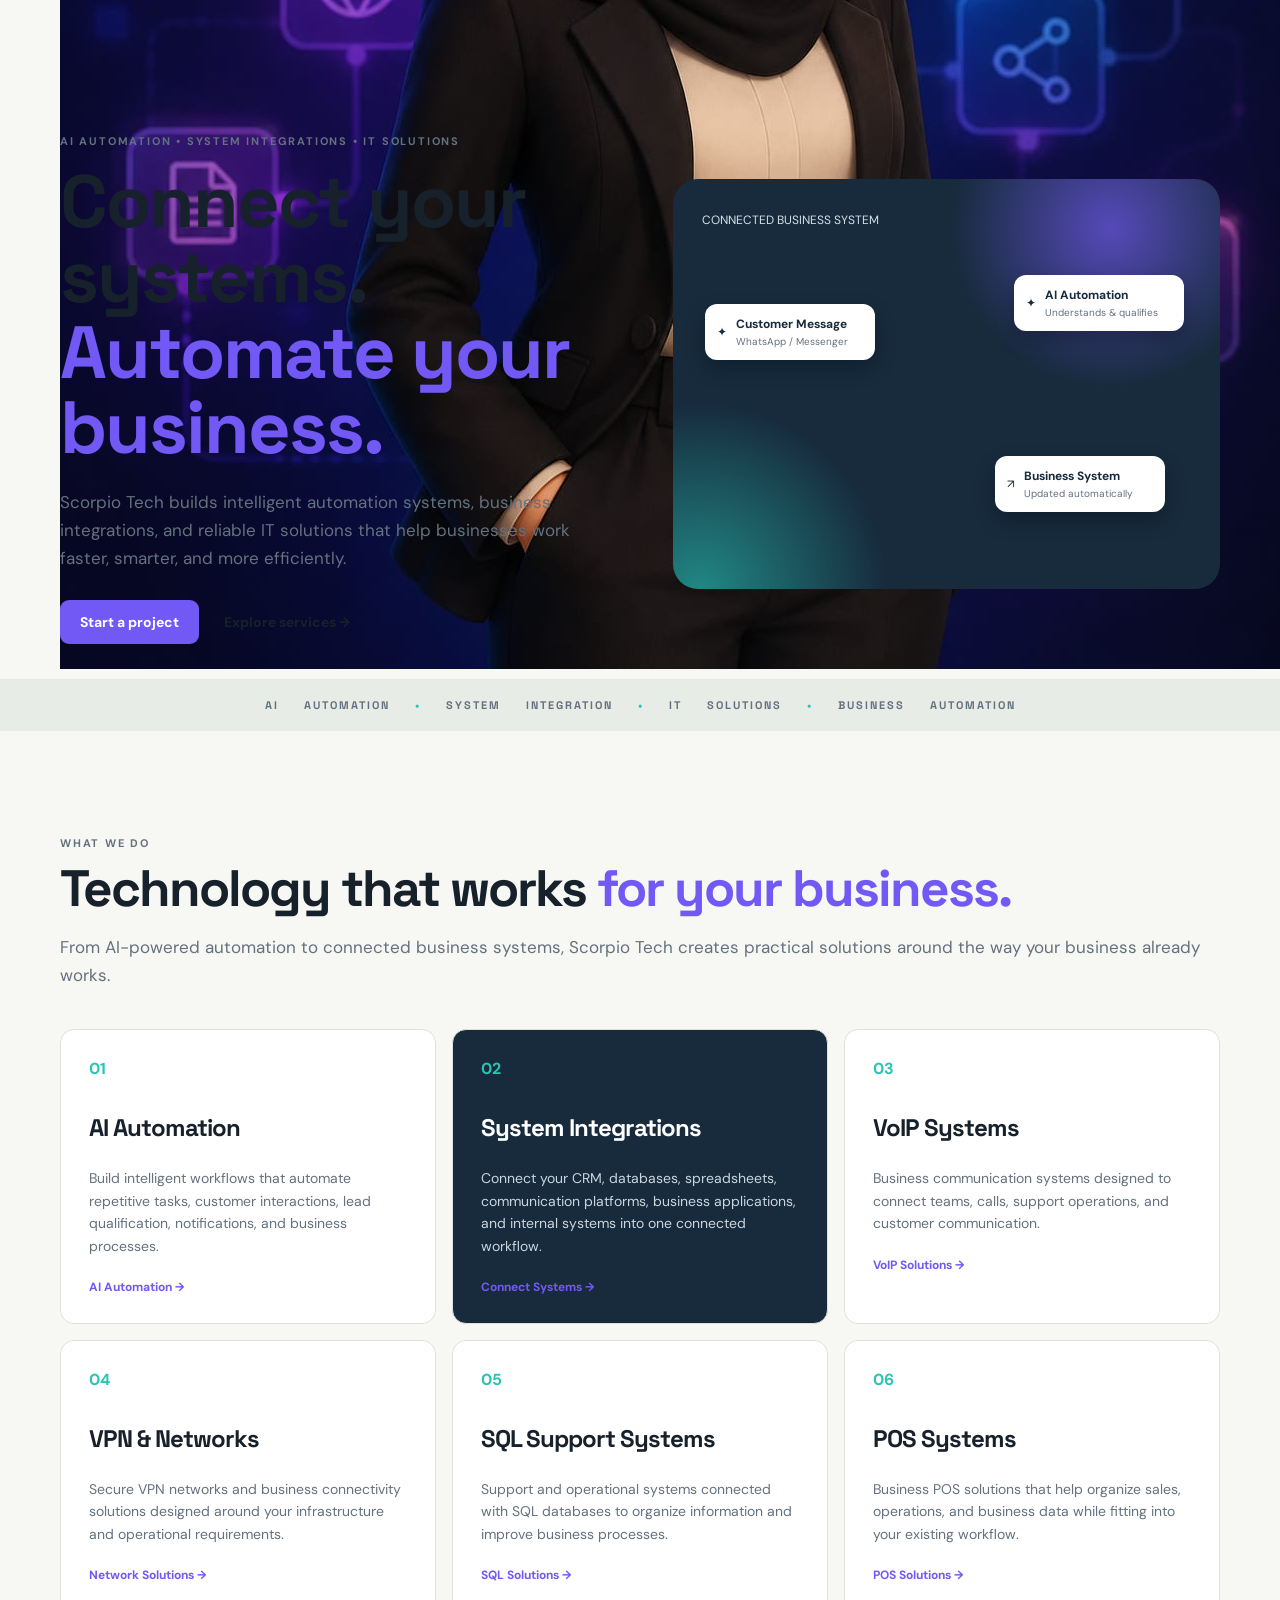
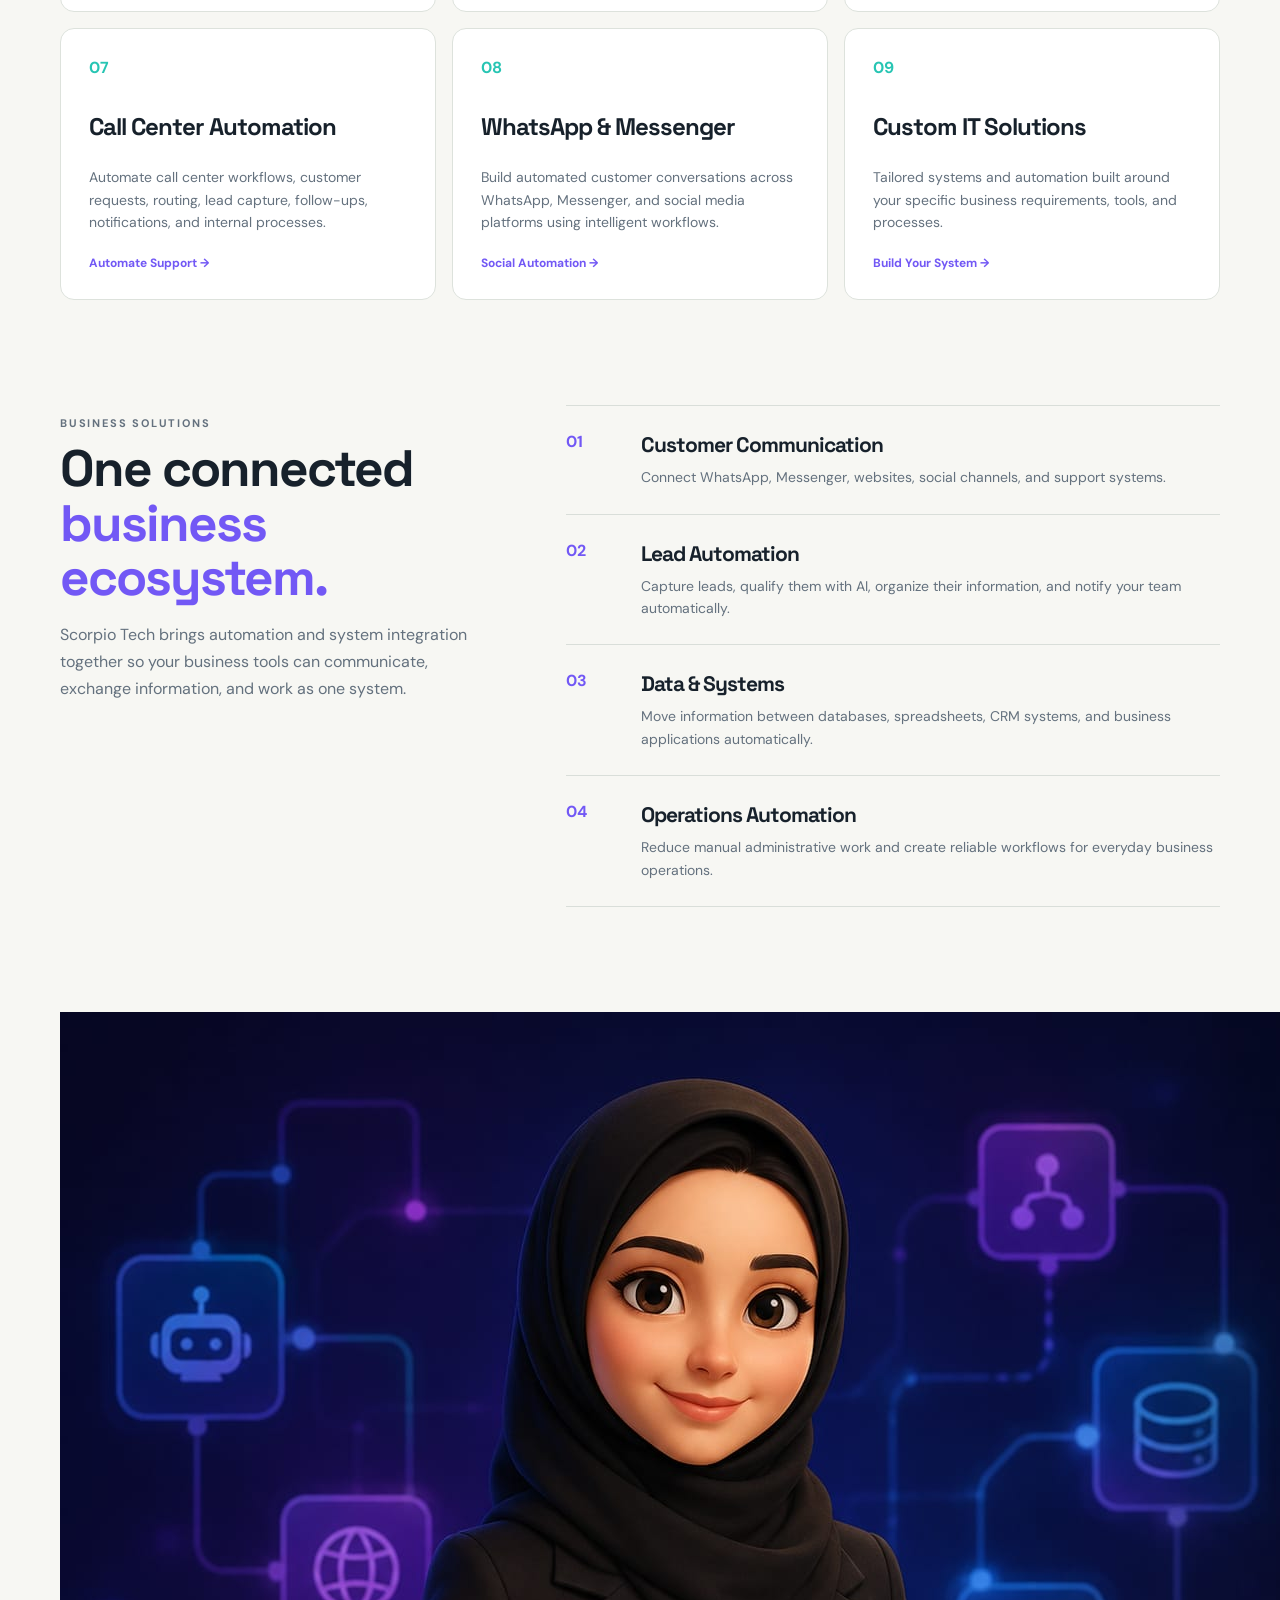
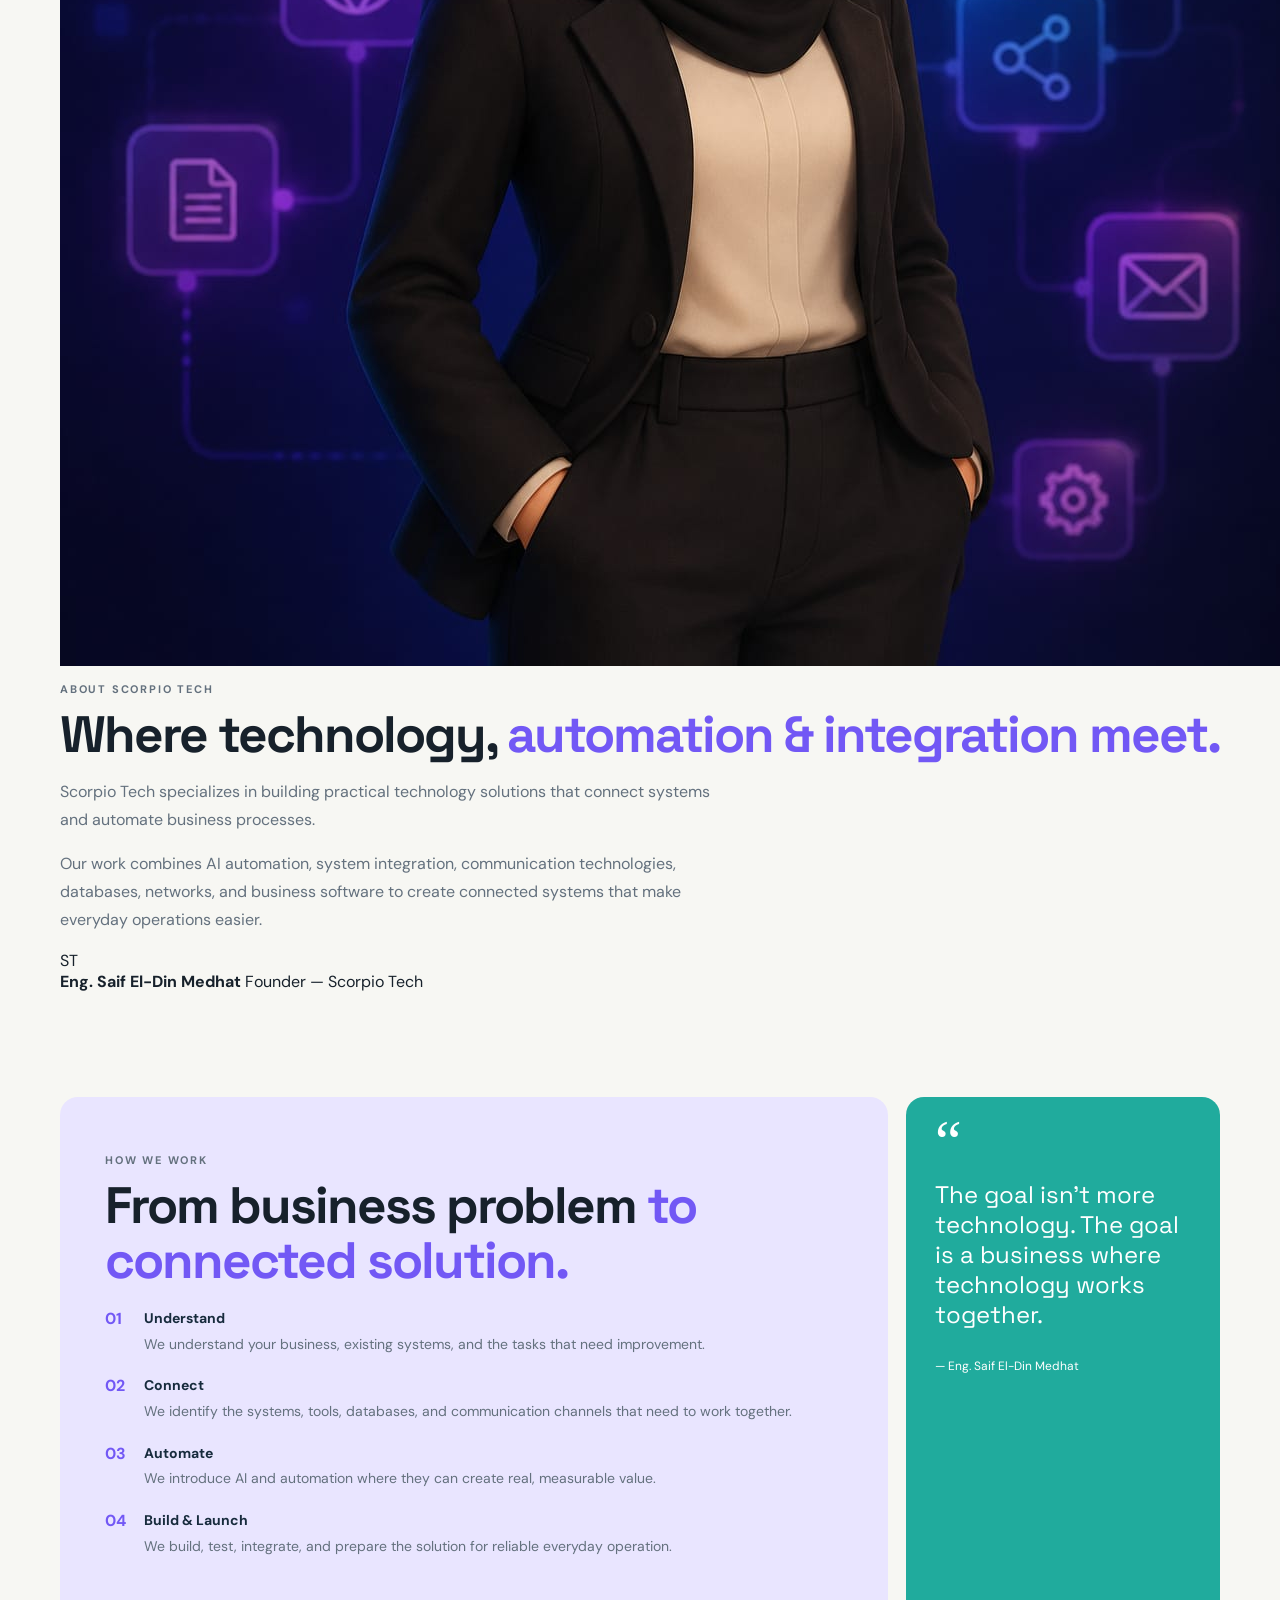
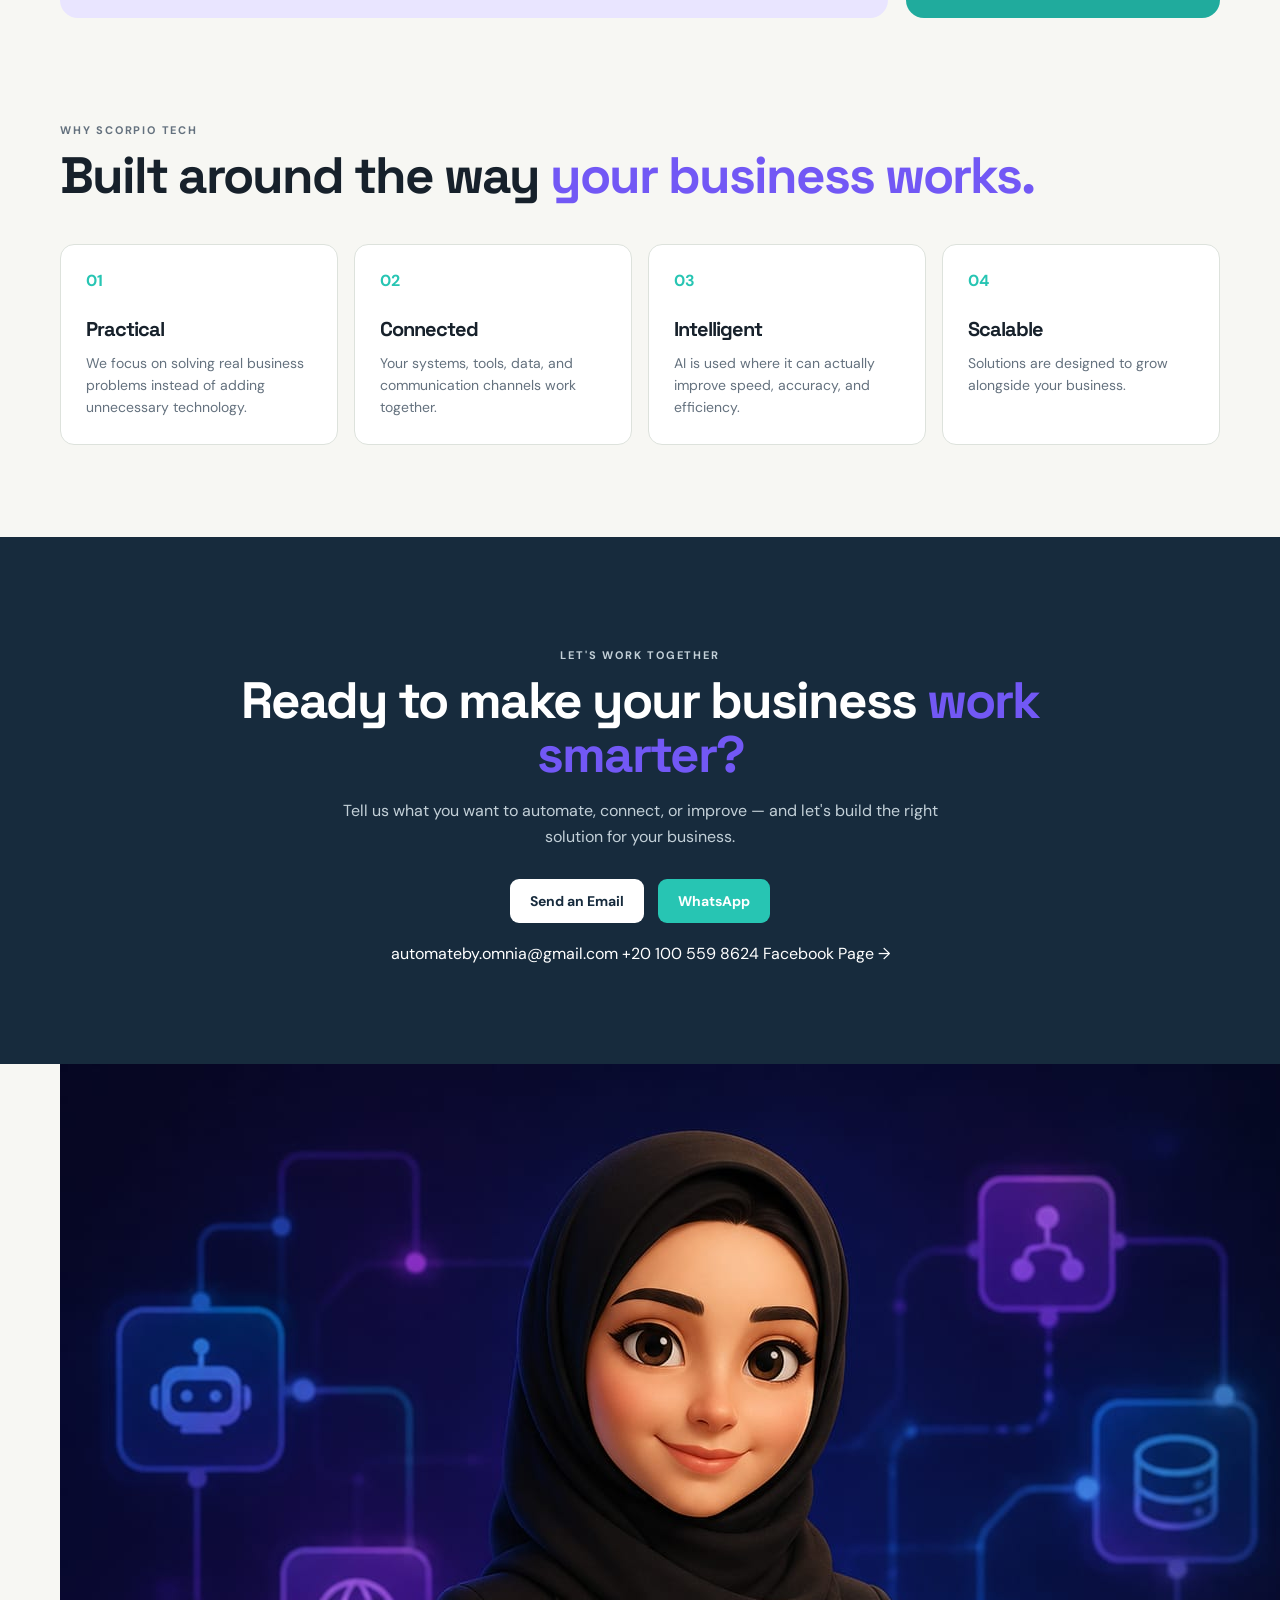
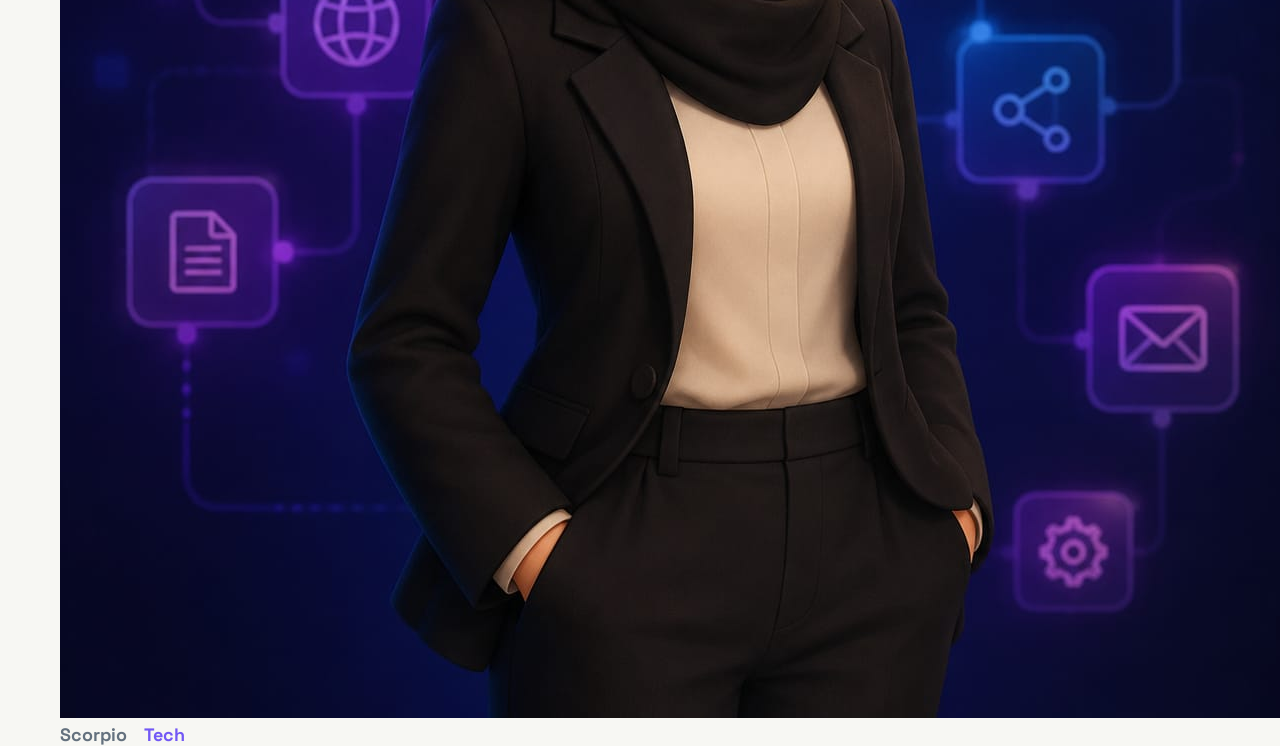
==== commit 519f2729: "index.html" ====
--- a/index.html
+++ b/index.html
@@ -7,12 +7,12 @@
 
   <meta
     name="description"
-    content="Scorpio Teh builds AI-powered workflows, assistants, IT Sulotions , System integrations, and business automation systems."
+    content="Scorpio Tech provides AI automation, system integrations, VoIP, VPN, POS, SQL-connected support systems, and custom IT solutions."
   >
 
-  <meta name="theme-color" content="#172b3d">
-
-  <title>Scorpio Teh | AI Automation Studio & System Integrations </title>
+  <meta name="theme-color" content="#071a3d">
+
+  <title>Scorpio Tech | AI Automation & System Integrations</title>
 
   <link rel="preconnect" href="https://fonts.googleapis.com">
   <link rel="preconnect" href="https://fonts.gstatic.com" crossorigin>
@@ -33,25 +33,42 @@
 <header>
 
   <a class="brand" href="#top">
-    <b class="automation-icon">⚙</b>
-    <span>Scorpio <i>Tech</i></span>
+
+    <img
+      src="omnia.jpg.jpeg"
+      alt="Scorpio Tech Logo"
+    >
+
+    <span>
+      Scorpio <i>Tech</i>
+    </span>
+
   </a>
 
+
   <nav>
+
     <a href="#services">Services</a>
-    <a href="#projects">Solutions</a>
+
+    <a href="#solutions">Solutions</a>
+
     <a href="#approach">Approach</a>
+
     <a href="#about">About</a>
+
     <a href="#contact">Contact</a>
+
   </nav>
 
+
   <a class="button" href="#contact">
-    Let’s talk
+    Let's talk
   </a>
 
 </header>
 
 
+
 <main id="top">
 
 
@@ -59,26 +76,33 @@
 
 <section class="hero">
 
+
   <div class="hero-content">
 
     <p class="eyebrow">
-      AI AUTOMATION STUDIO & Integration System
+      AI AUTOMATION • SYSTEM INTEGRATIONS • IT SOLUTIONS
     </p>
 
+
     <h1>
-      Make your business
-      <i>move smarter.</i>
+      Connect your systems.
+      <i>Automate your business.</i>
     </h1>
 
+
     <p class="hero-text">
-      I design practical AI automation systems that reduce repetitive work,
-      connect your tools, and help your business operate faster.
+
+      Scorpio Tech builds intelligent automation systems,
+      business integrations, and reliable IT solutions that
+      help businesses work faster, smarter, and more efficiently.
+
     </p>
 
+
     <div class="hero-buttons">
 
       <a class="button" href="#contact">
-        Start automating
+        Start a project
       </a>
 
       <a class="text-link" href="#services">
@@ -90,160 +114,285 @@
   </div>
 
 
+
+  <!-- WORKFLOW VISUAL -->
+
   <div class="workflow">
 
+    <div class="workflow-glow"></div>
+
     <small>
-      YOUR WORKFLOW
+      CONNECTED BUSINESS SYSTEM
     </small>
 
-    <article>
-
-      ✦
+
+    <article class="workflow-card card-one">
+
+      <span class="icon">✦</span>
 
       <span>
-        <b>New customer</b>
-        <em>Message received</em>
-      </span>
-
-    </article>
-
-
-    <article>
-
-      ✦
+        <b>Customer Message</b>
+        <em>WhatsApp / Messenger</em>
+      </span>
+
+    </article>
+
+
+    <article class="workflow-card card-two">
+
+      <span class="icon">✦</span>
 
       <span>
-        <b>AI assistant</b>
+        <b>AI Automation</b>
         <em>Understands & qualifies</em>
       </span>
 
     </article>
 
 
-    <article>
-
-      ↗
+    <article class="workflow-card card-three">
+
+      <span class="icon">↗</span>
 
       <span>
-        <b>Your system</b>
+        <b>Business System</b>
         <em>Updated automatically</em>
       </span>
 
     </article>
 
+
+    <div class="connection connection-one"></div>
+    <div class="connection connection-two"></div>
+
   </div>
 
 </section>
 
 
+
 <!-- ================= TRUST BAR ================= -->
 
 <section class="bar">
 
-  CONNECT
+  <span>AI AUTOMATION</span>
+
   <b>•</b>
-  AUTOMATE
+
+  <span>SYSTEM INTEGRATION</span>
+
   <b>•</b>
-  OPTIMIZE
+
+  <span>IT SOLUTIONS</span>
+
   <b>•</b>
-  SCALE
- <b>•</b>
-  POS
+
+  <span>BUSINESS AUTOMATION</span>
+
 </section>
 
 
+
 <!-- ================= SERVICES ================= -->
 
 <section id="services">
 
   <p class="eyebrow">
-    WHAT I BUILD
+    WHAT WE DO
   </p>
 
+
   <h2>
-    Automation that fits
-    <i>your business.</i>
+    Technology that works
+    <i>for your business.</i>
   </h2>
 
+
   <p class="intro">
-    Smart systems designed around your workflow — not the other way around.
+
+    From AI-powered automation to connected business systems,
+    Scorpio Tech creates practical solutions around the way
+    your business already works.
+
   </p>
 
 
+
   <div class="cards">
 
 
+    <!-- 01 -->
+
     <article>
 
       <b>01</b>
 
       <h3>
-        AI Assistants
-      </h3>
-
-      <p>
-        AI-powered assistants that answer customers, organize information,
-        qualify leads, and support your daily operations.
+        AI Automation
+      </h3>
+
+      <p>
+
+        Build intelligent workflows that automate repetitive
+        tasks, customer interactions, lead qualification,
+        notifications, and business processes.
+
       </p>
 
       <span class="card-link">
-        AI Agents →
-      </span>
-
-    </article>
-
-
-    <article>
+        AI Automation →
+      </span>
+
+    </article>
+
+
+
+    <!-- 02 -->
+
+    <article class="featured">
 
       <b>02</b>
 
       <h3>
-        Workflow Automation
-      </h3>
-
-      <p>
-        Turn repetitive tasks into automated workflows that move information
-        between your tools without manual work.
+        System Integrations
+      </h3>
+
+      <p>
+
+        Connect your CRM, databases, spreadsheets,
+        communication platforms, business applications,
+        and internal systems into one connected workflow.
+
       </p>
 
       <span class="card-link">
-        Smart Workflows →
-      </span>
-
-    </article>
-
+        Connect Systems →
+      </span>
+
+    </article>
+
+
+
+    <!-- 03 -->
 
     <article>
 
       <b>03</b>
 
       <h3>
-        Business Integrations
-      </h3>
-
-      <p>
-        Connect your CRM, spreadsheets, databases, forms, messaging tools,
-        and business systems into one connected workflow.
+        VoIP Systems
+      </h3>
+
+      <p>
+
+        Business communication systems designed to connect
+        teams, calls, support operations, and customer
+        communication.
+
       </p>
 
       <span class="card-link">
-        Connect Your Tools →
-      </span>
-
-    </article>
-
+        VoIP Solutions →
+      </span>
+
+    </article>
+
+
+
+    <!-- 04 -->
 
     <article>
 
       <b>04</b>
 
       <h3>
-        Customer Support Automation
-      </h3>
-
-      <p>
-        Automate customer conversations, lead capture, FAQs, routing,
-        notifications, and follow-ups across your support channels.
+        VPN & Networks
+      </h3>
+
+      <p>
+
+        Secure VPN networks and business connectivity
+        solutions designed around your infrastructure
+        and operational requirements.
+
+      </p>
+
+      <span class="card-link">
+        Network Solutions →
+      </span>
+
+    </article>
+
+
+
+    <!-- 05 -->
+
+    <article>
+
+      <b>05</b>
+
+      <h3>
+        SQL Support Systems
+      </h3>
+
+      <p>
+
+        Support and operational systems connected with SQL
+        databases to organize information and improve
+        business processes.
+
+      </p>
+
+      <span class="card-link">
+        SQL Solutions →
+      </span>
+
+    </article>
+
+
+
+    <!-- 06 -->
+
+    <article>
+
+      <b>06</b>
+
+      <h3>
+        POS Systems
+      </h3>
+
+      <p>
+
+        Business POS solutions that help organize sales,
+        operations, and business data while fitting into
+        your existing workflow.
+
+      </p>
+
+      <span class="card-link">
+        POS Solutions →
+      </span>
+
+    </article>
+
+
+
+    <!-- 07 -->
+
+    <article>
+
+      <b>07</b>
+
+      <h3>
+        Call Center Automation
+      </h3>
+
+      <p>
+
+        Automate call center workflows, customer requests,
+        routing, lead capture, follow-ups, notifications,
+        and internal processes.
+
       </p>
 
       <span class="card-link">
@@ -253,37 +402,48 @@
     </article>
 
 
-    <article>
-
-      <b>05</b>
-
-      <h3>
-        CRM & Data Automation
-      </h3>
-
-      <p>
-        Keep customer data organized and automatically update records,
-        reports, sheets, and internal systems.
+
+    <!-- 08 -->
+
+    <article>
+
+      <b>08</b>
+
+      <h3>
+        WhatsApp & Messenger
+      </h3>
+
+      <p>
+
+        Build automated customer conversations across
+        WhatsApp, Messenger, and social media platforms
+        using intelligent workflows.
+
       </p>
 
       <span class="card-link">
-        Automate Your Data →
-      </span>
-
-    </article>
-
-
-    <article>
-
-      <b>06</b>
-
-      <h3>
-        Custom Business Systems
-      </h3>
-
-      <p>
-        Build tailored automation around your existing business processes,
-        including communication and operational systems.
+        Social Automation →
+      </span>
+
+    </article>
+
+
+
+    <!-- 09 -->
+
+    <article>
+
+      <b>09</b>
+
+      <h3>
+        Custom IT Solutions
+      </h3>
+
+      <p>
+
+        Tailored systems and automation built around your
+        specific business requirements, tools, and processes.
+
       </p>
 
       <span class="card-link">
@@ -298,55 +458,43 @@
 </section>
 
 
+
 <!-- ================= SOLUTIONS ================= -->
 
-<section class="solutions" id="projects">
-
-  <div>
+<section class="solutions" id="solutions">
+
+
+  <div class="solutions-intro">
 
     <p class="eyebrow">
-      SOLUTIONS
+      BUSINESS SOLUTIONS
     </p>
 
+
     <h2>
-      Less manual work.
-      <i>More momentum.</i>
+      One connected
+      <i>business ecosystem.</i>
     </h2>
 
+
     <p>
-      Automation is not about adding more technology.
-      It is about removing unnecessary steps from the way your business works.
+
+      Scorpio Tech brings automation and system integration
+      together so your business tools can communicate,
+      exchange information, and work as one system.
+
     </p>
 
   </div>
 
 
+
   <div class="solution-list">
 
 
     <article>
 
       <span>01</span>
-
-      <div>
-
-        <h3>
-          Lead Management
-        </h3>
-
-        <p>
-          Capture leads, qualify them with AI, organize their information,
-          and notify your team automatically.
-        </p>
-
-      </div>
-
-    </article>
-
-
-    <article>
-
-      <span>02</span>
 
       <div>
 
@@ -355,8 +503,10 @@
         </h3>
 
         <p>
-          Create automated customer journeys that respond quickly and keep
-          conversations moving.
+
+          Connect WhatsApp, Messenger, websites,
+          social channels, and support systems.
+
         </p>
 
       </div>
@@ -364,6 +514,31 @@
     </article>
 
 
+
+    <article>
+
+      <span>02</span>
+
+      <div>
+
+        <h3>
+          Lead Automation
+        </h3>
+
+        <p>
+
+          Capture leads, qualify them with AI,
+          organize their information, and notify
+          your team automatically.
+
+        </p>
+
+      </div>
+
+    </article>
+
+
+
     <article>
 
       <span>03</span>
@@ -371,12 +546,15 @@
       <div>
 
         <h3>
-          Operations
+          Data & Systems
         </h3>
 
         <p>
-          Connect the systems your team already uses and eliminate repetitive
-          administrative tasks.
+
+          Move information between databases,
+          spreadsheets, CRM systems, and business
+          applications automatically.
+
         </p>
 
       </div>
@@ -384,6 +562,7 @@
     </article>
 
 
+
     <article>
 
       <span>04</span>
@@ -391,12 +570,15 @@
       <div>
 
         <h3>
-          Reporting & Data
+          Operations Automation
         </h3>
 
         <p>
-          Move information automatically between systems and keep your
-          business data organized.
+
+          Reduce manual administrative work and
+          create reliable workflows for everyday
+          business operations.
+
         </p>
 
       </div>
@@ -409,24 +591,101 @@
 </section>
 
 
+
+<!-- ================= ABOUT / COMPANY ================= -->
+
+<section class="about" id="about">
+
+
+  <div class="about-image">
+
+    <img
+      src="omnia.jpg.jpeg"
+      alt="Scorpio Tech"
+    >
+
+  </div>
+
+
+  <div class="about-content">
+
+    <p class="eyebrow">
+      ABOUT SCORPIO TECH
+    </p>
+
+
+    <h2>
+      Where technology,
+      <i>automation & integration meet.</i>
+    </h2>
+
+
+    <p>
+
+      Scorpio Tech specializes in building practical
+      technology solutions that connect systems and
+      automate business processes.
+
+    </p>
+
+
+    <p>
+
+      Our work combines AI automation, system integration,
+      communication technologies, databases, networks,
+      and business software to create connected systems
+      that make everyday operations easier.
+
+    </p>
+
+
+    <div class="founder">
+
+      <div class="founder-badge">
+        ST
+      </div>
+
+      <div>
+
+        <strong>
+          Eng. Saif El-Din Medhat
+        </strong>
+
+        <span>
+          Founder — Scorpio Tech
+        </span>
+
+      </div>
+
+    </div>
+
+  </div>
+
+</section>
+
+
+
 <!-- ================= APPROACH ================= -->
 
 <section class="approach" id="approach">
 
-  <div>
+
+  <div class="approach-main">
 
     <p class="eyebrow">
-      HOW IT WORKS
+      HOW WE WORK
     </p>
 
+
     <h2>
-      From manual tasks to a
-      <i>better system.</i>
+      From business problem
+      <i>to connected solution.</i>
     </h2>
 
 
     <ol>
 
+
       <li>
 
         <b>01</b>
@@ -434,17 +693,19 @@
         <span>
 
           <strong>
-            Discover
+            Understand
           </strong>
 
-          We identify the repetitive tasks, bottlenecks,
-          and opportunities inside your current workflow.
+          We understand your business,
+          existing systems, and the tasks
+          that need improvement.
 
         </span>
 
       </li>
 
 
+
       <li>
 
         <b>02</b>
@@ -452,17 +713,19 @@
         <span>
 
           <strong>
-            Design
+            Connect
           </strong>
 
-          We map the automation and choose the right tools
-          and logic for your business.
+          We identify the systems, tools,
+          databases, and communication
+          channels that need to work together.
 
         </span>
 
       </li>
 
 
+
       <li>
 
         <b>03</b>
@@ -470,17 +733,19 @@
         <span>
 
           <strong>
-            Build
+            Automate
           </strong>
 
-          We connect your systems, configure the workflow,
-          and build the AI logic where it adds real value.
+          We introduce AI and automation
+          where they can create real,
+          measurable value.
 
         </span>
 
       </li>
 
 
+
       <li>
 
         <b>04</b>
@@ -488,19 +753,22 @@
         <span>
 
           <strong>
-            Launch
+            Build & Launch
           </strong>
 
-          We test the system and make sure your workflow
-          is ready to run reliably.
+          We build, test, integrate, and
+          prepare the solution for reliable
+          everyday operation.
 
         </span>
 
       </li>
 
+
     </ol>
 
   </div>
+
 
 
   <aside>
@@ -510,12 +778,17 @@
     </div>
 
     <p>
-      The best automation feels simple.
-      It quietly gives your time back.
+
+      The goal isn't more technology.
+
+      The goal is a business where
+      technology works together.
+
     </p>
 
+
     <small>
-      — Sief, Founder
+      — Eng. Saif El-Din Medhat
     </small>
 
   </aside>
@@ -523,67 +796,20 @@
 </section>
 
 
-<!-- ================= ABOUT ================= -->
-
-<section class="about" id="about">
-
-  <div class="about-image">
-
-    <img
-      src="omnia.jpg.jpeg"
-      alt="Sief - Founder of Scorpio Teh | AI Automation Studio & System Integrations"
-    >
-
-  </div>
-
-
-  <div class="about-content">
-
-    <p class="eyebrow">
-      ABOUT Scorpio Teh | AI Automation Studio & System Integrations BY Sief
-    </p>
-
-    <h2>
-      Smart automation,
-      <i>built with purpose.</i>
-    </h2>
-
-    <p>
-      I help businesses simplify the way they work through practical
-      AI automation, connected systems, and intelligent workflows.
-    </p>
-
-    <p>
-      From customer communication and lead management to internal
-      operations and data automation, I build systems that save time
-      and reduce repetitive work.
-    </p>
-
-    <p class="founder-name">
-      <strong>
-        Sief
-      </strong>
-      <span>
-        Founder — AI Automation Studio & System Integrations BY Sief
-      </span>
-    </p>
-
-  </div>
-
-</section>
-
 
 <!-- ================= WHY US ================= -->
 
 <section class="why">
 
+
   <p class="eyebrow">
-    WHY Scorpio Tech
+    WHY SCORPIO TECH
   </p>
 
+
   <h2>
-    Technology should make work
-    <i>easier.</i>
+    Built around the way
+    <i>your business works.</i>
   </h2>
 
 
@@ -601,10 +827,13 @@
       </h3>
 
       <p>
-        Every automation starts with a real business problem.
-      </p>
-
-    </article>
+        We focus on solving real business
+        problems instead of adding unnecessary
+        technology.
+      </p>
+
+    </article>
+
 
 
     <article>
@@ -618,10 +847,12 @@
       </h3>
 
       <p>
-        Your tools work together instead of living in separate silos.
-      </p>
-
-    </article>
+        Your systems, tools, data, and
+        communication channels work together.
+      </p>
+
+    </article>
+
 
 
     <article>
@@ -631,14 +862,16 @@
       </strong>
 
       <h3>
-        Scalable
-      </h3>
-
-      <p>
-        Build a system that can grow with your business.
-      </p>
-
-    </article>
+        Intelligent
+      </h3>
+
+      <p>
+        AI is used where it can actually
+        improve speed, accuracy, and efficiency.
+      </p>
+
+    </article>
+
 
 
     <article>
@@ -648,12 +881,12 @@
       </strong>
 
       <h3>
-        Human-friendly
-      </h3>
-
-      <p>
-        Automation should support your team,
-        not make their work harder.
+        Scalable
+      </h3>
+
+      <p>
+        Solutions are designed to grow
+        alongside your business.
       </p>
 
     </article>
@@ -664,43 +897,47 @@
 </section>
 
 
+
 <!-- ================= CONTACT ================= -->
 
 <section class="contact" id="contact">
 
+
   <p class="eyebrow">
-    READY WHEN YOU ARE
+    LET'S WORK TOGETHER
   </p>
 
+
   <h2>
-    Let’s build your next
-    <i>smart workflow.</i>
+    Ready to make your business
+    <i>work smarter?</i>
   </h2>
 
+
   <p>
-    Tell me what you want to simplify, automate, or connect.
-    We’ll find the right solution for your business.
+
+    Tell us what you want to automate,
+    connect, or improve — and let's build
+    the right solution for your business.
+
   </p>
 
 
+
   <div class="contact-actions">
 
-
-    <!-- EMAIL -->
 
     <a
       class="button white"
       href="mailto:automateby.omnia@gmail.com"
     >
-      Email me
+      Send an Email
     </a>
 
-
-    <!-- WHATSAPP -->
 
     <a
       class="button whatsapp"
-      href="https://wa.me/201055151871"
+      href="https://wa.me/201005598624"
       target="_blank"
       rel="noopener"
     >
@@ -708,105 +945,99 @@
     </a>
 
 
-    <!-- FACEBOOK -->
+  </div>
+
+
+
+  <div class="contact-info">
+
+
+    <a href="mailto:automateby.omnia@gmail.com">
+
+      automateby.omnia@gmail.com
+
+    </a>
+
 
     <a
-      class="button facebook"
-      href="https://www.facebook.com/profile.php?id=61593586096765"
-      target="_blank"
-      rel="noopener"
+      href="tel:+201005598624"
     >
-      Facebook
+
+      +20 100 559 8624
+
     </a>
 
-
-  </div>
-
-
-  <div class="contact-details">
-
-    <a href="mailto:automateby.omnia@gmail.com">
-      automateby.omnia@gmail.com
-    </a>
-
-    <a
-      href="https://wa.me/201055151871"
-      target="_blank"
-      rel="noopener"
-    >
-      +20 105 515 1871
-    </a>
-
-  </div>
-
-</section>
-
-
-</main>
-
-
-<!-- ================= FOOTER ================= -->
-
-<footer>
-
-  <a class="brand" href="#top">
-
-    <b class="automation-icon">
-      ⚙
-    </b>
-
-    <span>
-      Scorpio Tech <i>By Sief</i>
-    </span>
-
-  </a>
-
-
-  <span class="footer-links">
-
-    <a href="#services">
-      Services
-    </a>
-
-    <a href="#about">
-      About
-    </a>
-
-    <a href="privacy-policy.html">
-      Privacy Policy
-    </a>
-
-    <a href="data-deletion.html">
-      Data Deletion
-    </a>
-
-  </span>
-
-
-  <div class="social-links">
 
     <a
       href="https://www.facebook.com/profile.php?id=61593586096765"
       target="_blank"
       rel="noopener"
     >
-      Facebook
+
+      Facebook Page →
+
     </a>
 
-    <a
-      href="https://wa.me/201055151871"
-      target="_blank"
-      rel="noopener"
+
+  </div>
+
+</section>
+
+
+</main>
+
+
+
+<!-- ================= FOOTER ================= -->
+
+<footer>
+
+
+  <a class="brand" href="#top">
+
+    <img
+      src="omnia.jpg.jpeg"
+      alt="Scorpio Tech Logo"
     >
-      WhatsApp
+
+    <span>
+      Scorpio <i>Tech</i>
+    </span>
+
+  </a>
+
+
+
+  <span class="footer-links">
+
+    <a href="#services">
+      Services
     </a>
 
-  </div>
+    <a href="#solutions">
+      Solutions
+    </a>
+
+    <a href="#contact">
+      Contact
+    </a>
+
+    <a href="privacy-policy.html">
+      Privacy Policy
+    </a>
+
+    <a href="data-deletion.html">
+      Data Deletion
+    </a>
+
+  </span>
+
 
 
   <small>
-    © 2026 Scorpio Tech
+    © 2026 Scorpio Tech. All rights reserved.
   </small>
+
 
 </footer>
 
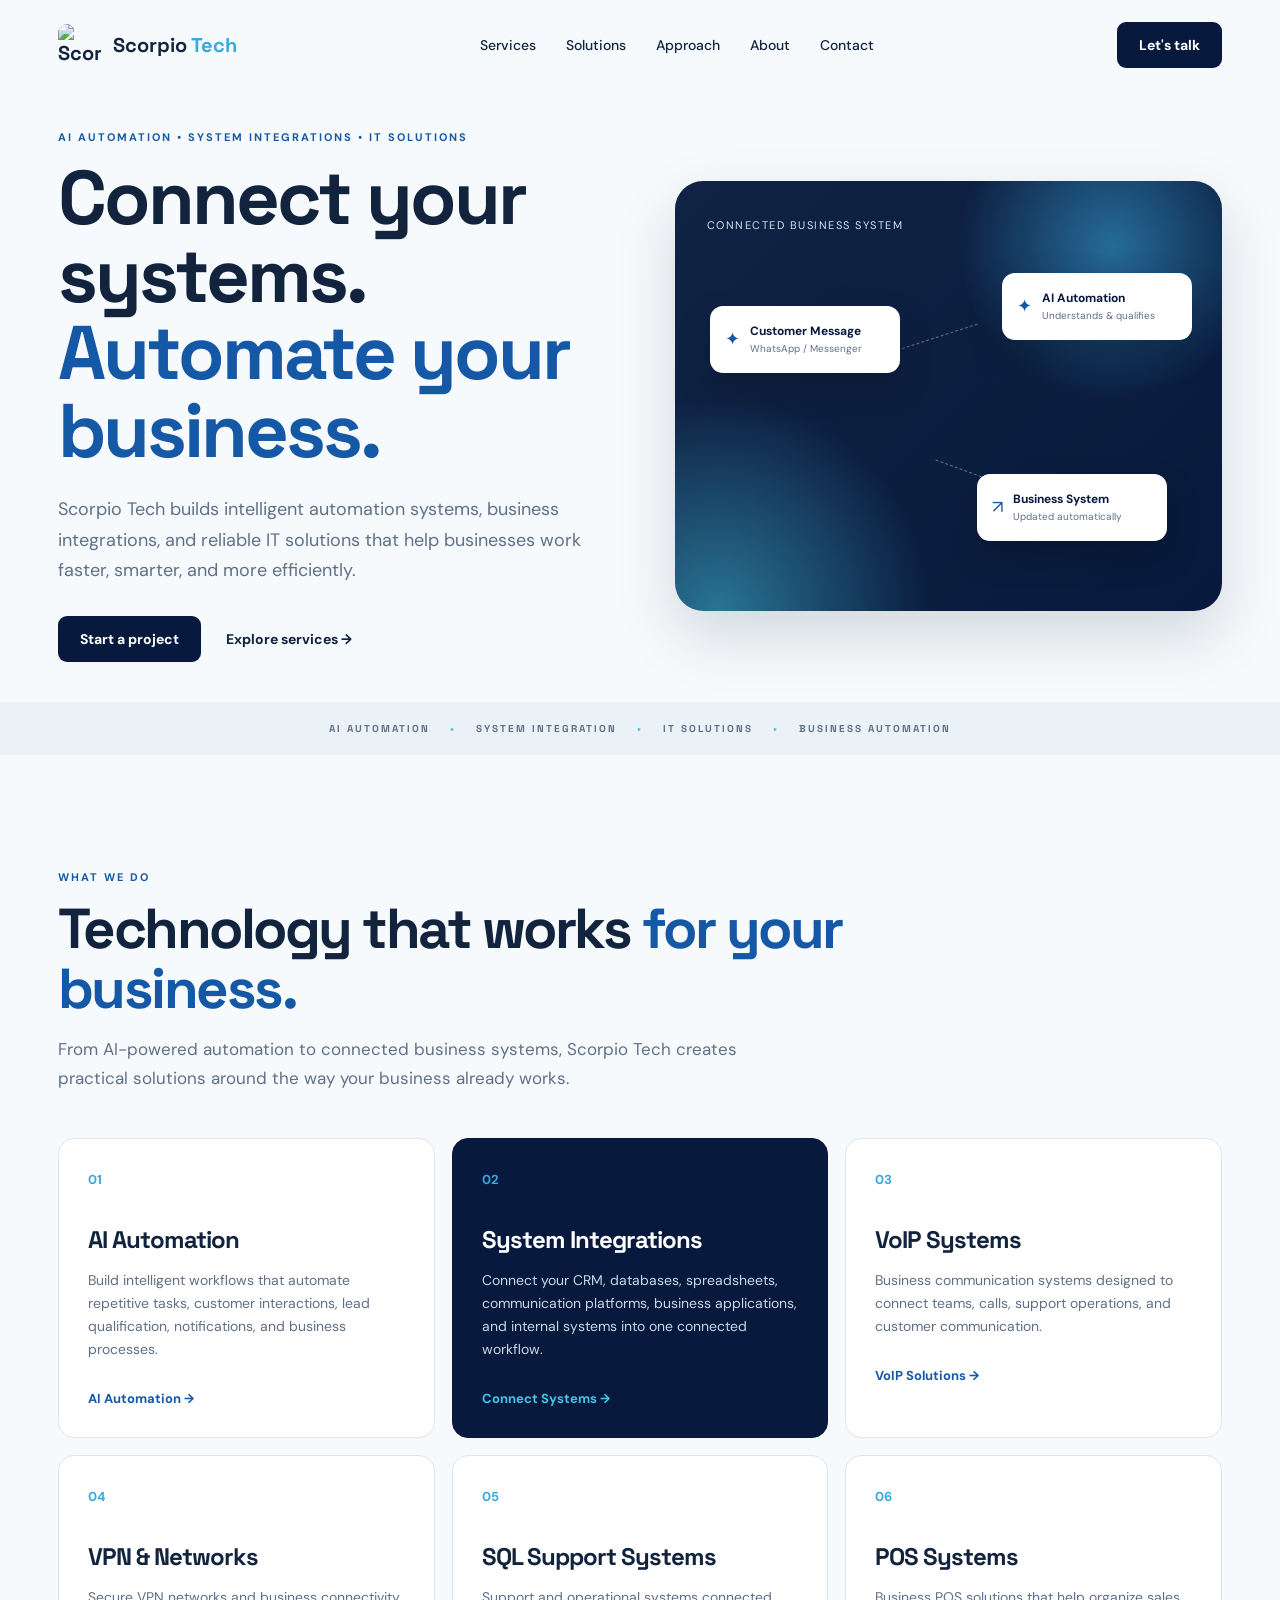
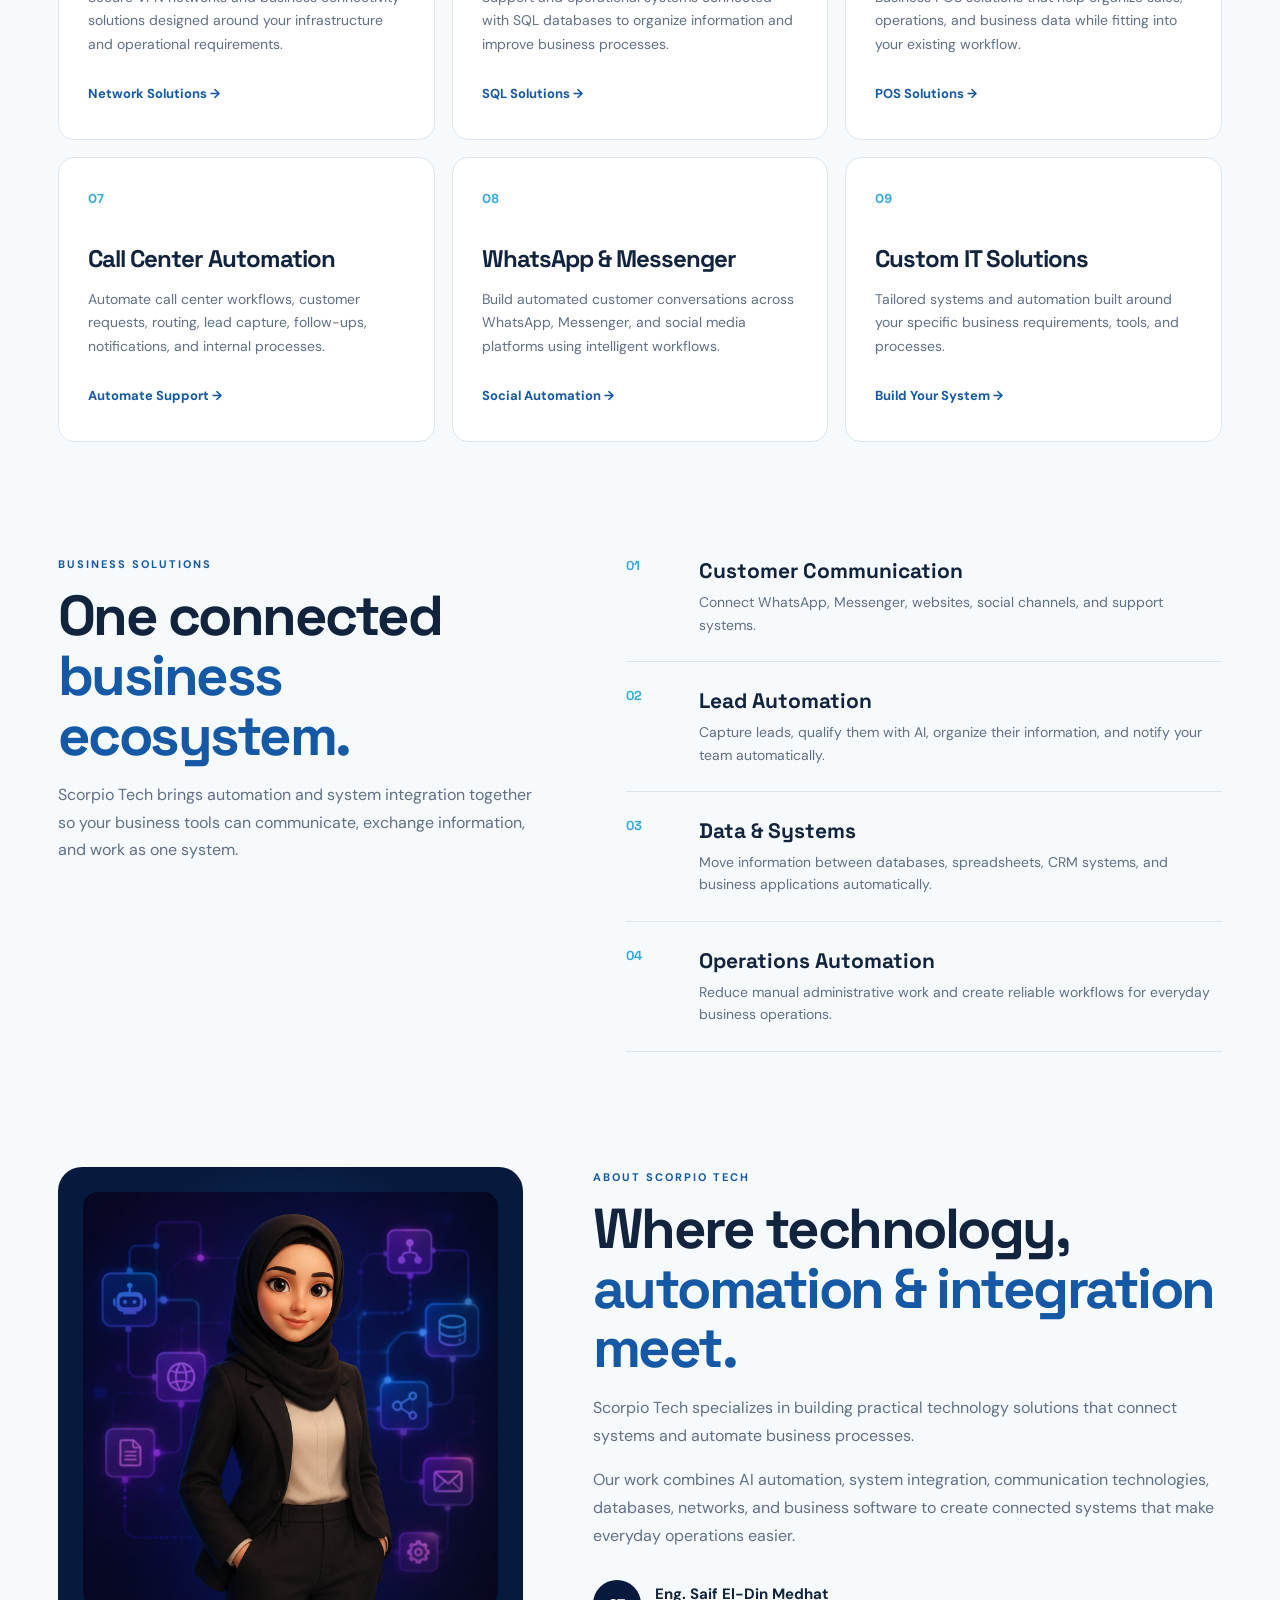
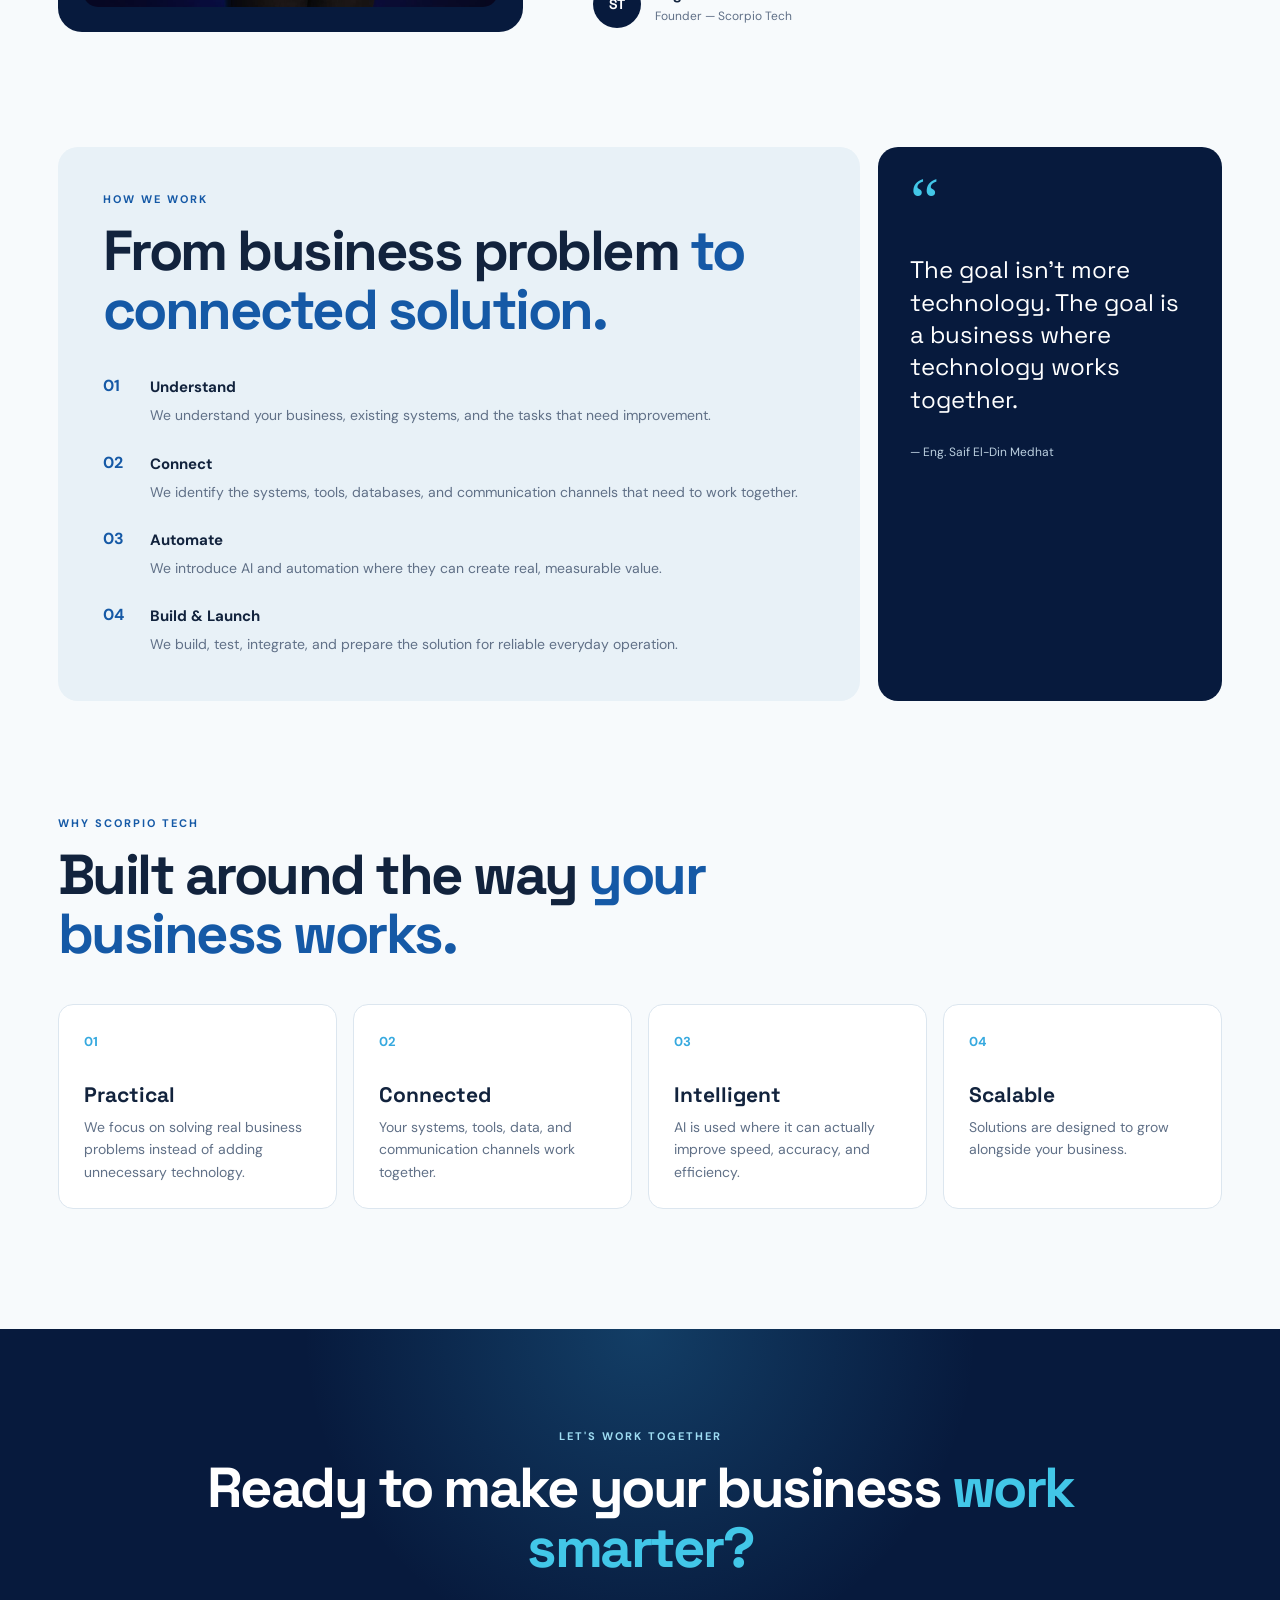
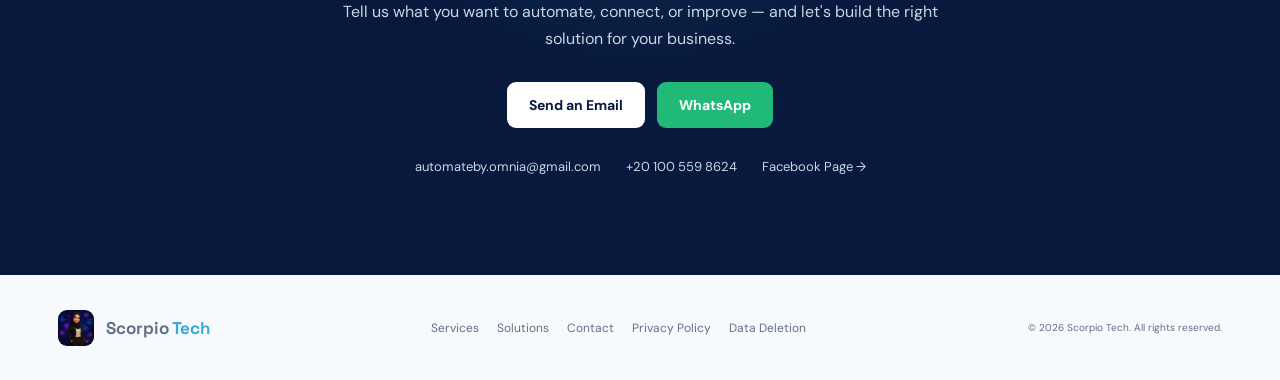
==== commit e6fbae1b: "index.html" ====
--- a/index.html
+++ b/index.html
@@ -35,7 +35,7 @@
   <a class="brand" href="#top">
 
     <img
-      src="omnia.jpg.jpeg"
+      src="ScorpioTech.jpg.jpeg"
       alt="Scorpio Tech Logo"
     >
 
--- a/styles.css
+++ b/styles.css
@@ -1,750 +1,1267 @@
-:root{
-  --ink:#172b3d;
-  --purple:#7258f5;
-  --teal:#27c5b3;
-  --paper:#f7f7f3;
-  --muted:#64717e;
-}
-
-*{
-  box-sizing:border-box;
-}
-
-html{
-  scroll-behavior:smooth;
-}
-
-body{
-  margin:0;
-  background:var(--paper);
-  font:16px "DM Sans",sans-serif;
-  color:#17212b;
-}
-
-a{
-  text-decoration:none;
-  color:inherit;
-}
-
-
-/* HEADER */
-
-header,
-section,
-footer{
-  width:min(1160px,91%);
-  margin:auto;
-}
-
-header{
-  height:88px;
-  display:flex;
-  align-items:center;
-  justify-content:space-between;
-}
-
-.brand{
-  font:700 18px "Space Grotesk";
-  white-space:nowrap;
-}
-
-.brand .automation-icon{
-  display:inline-flex;
-  align-items:center;
-  justify-content:center;
-  width:34px;
-  height:34px;
-  border-radius:9px;
-  background:var(--ink);
-  color:var(--teal);
-  margin-right:9px;
-  vertical-align:middle;
-  transition:.25s ease;
-}
-
-.brand .automation-icon svg{
-  width:23px;
-  height:23px;
-  fill:none;
-  stroke:currentColor;
-  stroke-width:2.4;
-  stroke-linecap:round;
-  stroke-linejoin:round;
-}
-
-.brand:hover .automation-icon{
-  background:var(--purple);
-  color:#fff;
-  transform:rotate(12deg);
-}
-
-.brand i,
-h1 i,
-h2 i{
-  font-style:normal;
-  color:var(--purple);
-}
-
-nav{
-  display:flex;
-  gap:25px;
-  font-size:14px;
-}
-
-nav a:hover{
-  color:var(--purple);
-}
-
-.button{
-  display:inline-block;
-  background:var(--purple);
-  color:#fff;
-  padding:13px 20px;
-  border-radius:9px;
-  font-weight:700;
-  font-size:14px;
-  transition:.2s;
-}
-
-.button:hover{
-  transform:translateY(-2px);
-  opacity:.92;
-}
-
-
-/* HERO */
-
-.hero{
-  min-height:550px;
-  display:grid;
-  grid-template-columns:1fr 1fr;
-  align-items:center;
-  gap:65px;
-}
-
-.hero-content{
-  padding:35px 0;
-}
-
-.eyebrow{
-  font-size:11px;
-  font-weight:700;
-  letter-spacing:1.8px;
-  color:var(--muted);
-}
+:root {
+  --navy: #071a3d;
+  --navy-2: #0b2857;
+  --blue: #1559a6;
+  --blue-light: #36a9df;
+  --cyan: #42c7e8;
+  --paper: #f7fafc;
+  --white: #ffffff;
+  --text: #12233d;
+  --muted: #607087;
+  --border: #dce6ef;
+}
+
+
+/* ================= RESET ================= */
+
+* {
+  box-sizing: border-box;
+}
+
+
+html {
+  scroll-behavior: smooth;
+}
+
+
+body {
+  margin: 0;
+  background: var(--paper);
+  color: var(--text);
+  font: 16px "DM Sans", sans-serif;
+}
+
+
+a {
+  text-decoration: none;
+  color: inherit;
+}
+
+
+img {
+  max-width: 100%;
+  display: block;
+}
+
+
+/* ================= HEADER ================= */
+
+header {
+  width: min(1280px, 91%);
+  height: 90px;
+  margin: auto;
+
+  display: flex;
+  align-items: center;
+  justify-content: space-between;
+}
+
+
+.brand {
+  display: flex;
+  align-items: center;
+  gap: 12px;
+
+  font: 700 20px "Space Grotesk", sans-serif;
+}
+
+
+.brand img {
+  width: 43px;
+  height: 43px;
+
+  object-fit: contain;
+
+  border-radius: 9px;
+}
+
+
+.brand i {
+  font-style: normal;
+  color: var(--blue-light);
+}
+
+
+nav {
+  display: flex;
+  align-items: center;
+  gap: 30px;
+
+  font-size: 14px;
+  font-weight: 500;
+}
+
+
+nav a {
+  transition: color .2s ease;
+}
+
+
+nav a:hover {
+  color: var(--blue-light);
+}
+
+
+/* ================= BUTTON ================= */
+
+.button {
+  display: inline-block;
+
+  background: var(--navy);
+  color: white;
+
+  padding: 14px 22px;
+
+  border-radius: 9px;
+
+  font-size: 14px;
+  font-weight: 700;
+
+  transition:
+    transform .2s ease,
+    background .2s ease;
+}
+
+
+.button:hover {
+  transform: translateY(-2px);
+  background: var(--blue);
+}
+
+
+/* ================= HERO ================= */
+
+.hero {
+  width: min(1280px, 91%);
+  min-height: 590px;
+
+  margin: auto;
+
+  display: grid;
+  grid-template-columns: 1fr 1fr;
+
+  align-items: center;
+
+  gap: 70px;
+}
+
+
+.hero-content {
+  padding: 40px 0;
+}
+
+
+.eyebrow {
+  margin: 0 0 15px;
+
+  font-size: 11px;
+  font-weight: 700;
+
+  letter-spacing: 2px;
+
+  color: var(--blue);
+}
+
 
 h1,
 h2,
-h3{
-  font-family:"Space Grotesk";
-  letter-spacing:-2px;
-}
-
-h1{
-  font-size:clamp(48px,6vw,74px);
-  line-height:1.02;
-  margin:16px 0 22px;
-}
-
-.hero-text,
-.intro{
-  color:var(--muted);
-  line-height:1.65;
-  font-size:17px;
-}
-
-.hero-text{
-  max-width:560px;
-}
-
-.hero-buttons{
-  display:flex;
-  align-items:center;
-  gap:25px;
-  margin-top:28px;
-}
-
-.text-link{
-  font-size:14px;
-  font-weight:700;
-}
-
-.text-link:hover{
-  color:var(--purple);
-}
-
-
-/* WORKFLOW */
-
-.workflow{
-  height:410px;
-  border-radius:25px;
+h3 {
+  font-family: "Space Grotesk", sans-serif;
+}
+
+
+h1 {
+  max-width: 680px;
+
+  margin: 10px 0 25px;
+
+  font-size: clamp(48px, 6vw, 76px);
+
+  line-height: 1.02;
+
+  letter-spacing: -3px;
+}
+
+
+h1 i,
+h2 i {
+  font-style: normal;
+  color: var(--blue);
+}
+
+
+.hero-text {
+  max-width: 650px;
+
+  color: var(--muted);
+
+  font-size: 18px;
+
+  line-height: 1.7;
+}
+
+
+.hero-buttons {
+  margin-top: 30px;
+
+  display: flex;
+  align-items: center;
+
+  gap: 25px;
+}
+
+
+.text-link {
+  font-size: 14px;
+  font-weight: 700;
+}
+
+
+.text-link:hover {
+  color: var(--blue);
+}
+
+
+/* ================= WORKFLOW ================= */
+
+.workflow {
+  height: 430px;
+
+  position: relative;
+
+  overflow: hidden;
+
+  border-radius: 28px;
+
   background:
-    radial-gradient(circle at 80% 12%,#7559f7aa,transparent 28%),
-    radial-gradient(circle at 5% 100%,#27c5b399,transparent 28%),
-    var(--ink);
-  padding:29px;
-  position:relative;
-  color:#d7e1e9;
-  overflow:hidden;
-}
-
-.workflow small{
-  font-size:12px;
-}
-
-.workflow article{
-  position:absolute;
-  background:#fff;
-  color:var(--ink);
-  display:flex;
-  gap:9px;
-  align-items:center;
-  padding:12px;
-  border-radius:12px;
-  width:170px;
-  box-shadow:0 9px 20px #0004;
-}
-
-.workflow article span{
-  display:grid;
-  font-size:12px;
-}
-
-.workflow em{
-  font-size:10px;
-  color:var(--muted);
-  font-style:normal;
-  margin-top:3px;
-}
-
-.workflow article:nth-of-type(1){
-  left:32px;
-  top:125px;
-}
-
-.workflow article:nth-of-type(2){
-  right:36px;
-  top:96px;
-}
-
-.workflow article:nth-of-type(3){
-  right:55px;
-  bottom:77px;
-}
-
-
-/* BAR */
-
-.bar{
-  width:100%;
-  padding:19px;
-  text-align:center;
-  background:#e8ece7;
-  letter-spacing:2px;
-  font:700 11px "Space Grotesk";
-  color:var(--muted);
-  word-spacing:20px;
-}
-
-.bar b{
-  color:var(--teal);
-}
-
-
-/* SECTIONS */
-
-section:not(.hero):not(.bar):not(.contact){
-  margin-top:105px;
-}
-
-h2{
-  font-size:clamp(36px,4vw,53px);
-  line-height:1.06;
-  margin:12px 0;
-}
-
-
-/* SERVICES */
-
-.cards{
-  display:grid;
-  grid-template-columns:repeat(3,1fr);
-  gap:16px;
-  margin-top:40px;
-}
-
-.cards article{
-  background:#fff;
-  border:1px solid #dde2dc;
-  border-radius:14px;
-  padding:28px;
-  min-height:250px;
-  transition:.2s;
-}
-
-.cards article:hover{
-  transform:translateY(-5px);
-  box-shadow:0 12px 30px #172b3d12;
-}
-
-.cards article:nth-child(2){
-  background:var(--ink);
-  color:#fff;
-}
-
-.cards article>b{
-  color:var(--teal);
-}
-
-h3{
-  margin-top:33px;
-  font-size:24px;
-  letter-spacing:-1px;
-}
-
-.cards p{
-  font-size:14px;
-  color:var(--muted);
-  line-height:1.6;
-}
-
-.cards article:nth-child(2) p{
-  color:#cbd5dc;
-}
-
-.card-link{
-  display:block;
-  margin-top:22px;
-  font-size:12px;
-  font-weight:700;
-  color:var(--purple);
-}
-
-
-/* SOLUTIONS */
-
-.solutions{
-  display:grid;
-  grid-template-columns:.8fr 1.2fr;
-  gap:70px;
-  align-items:start;
-}
-
-.solutions > div:first-child > p:not(.eyebrow){
-  color:var(--muted);
-  line-height:1.7;
-}
-
-.solution-list{
-  display:grid;
-}
-
-.solution-list article{
-  display:grid;
-  grid-template-columns:55px 1fr;
-  gap:20px;
-  padding:25px 0;
-  border-bottom:1px solid #d9ded9;
-}
-
-.solution-list article:first-child{
-  border-top:1px solid #d9ded9;
-}
-
-.solution-list article>span{
-  color:var(--purple);
-  font-weight:700;
-}
-
-.solution-list h3{
-  margin:0 0 8px;
-  font-size:21px;
-}
-
-.solution-list p{
-  margin:0;
-  color:var(--muted);
-  font-size:14px;
-  line-height:1.6;
-}
-
-
-/* APPROACH */
-
-.approach{
-  display:grid;
-  grid-template-columns:1.45fr .55fr;
-  gap:18px;
-}
-
-.approach>div{
-  padding:45px;
-  background:#e9e5ff;
-  border-radius:18px;
-}
-
-.approach aside{
-  padding:29px;
-  background:#20ab9d;
-  border-radius:18px;
-  color:#fff;
-}
-
-.quote-mark{
-  font:60px Georgia;
-  line-height:.5;
-}
-
-.approach aside p{
-  font:24px "Space Grotesk";
-  line-height:1.25;
-}
-
-.approach aside small{
-  font:12px "DM Sans";
-}
-
-ol{
-  padding:0;
-  list-style:none;
-}
-
-li{
-  display:flex;
-  gap:14px;
-  margin-top:20px;
-}
-
-li>b{
-  color:var(--purple);
-  min-width:25px;
-}
-
-li span{
-  display:grid;
-  gap:4px;
-  color:var(--muted);
-  font-size:14px;
-  line-height:1.55;
-}
-
-li strong{
-  color:var(--ink);
-}
-
-
-/* ABOUT */
-
-.about-me{
-  display:grid;
-  grid-template-columns:.8fr 1.2fr;
-  gap:70px;
-  align-items:center;
-}
-
-.about-photo{
-  position:relative;
-  max-width:480px;
-}
-
-.about-photo::before{
-  content:"";
-  position:absolute;
-  inset:12px -12px -12px 12px;
-  background:var(--purple);
-  border-radius:24px;
-  z-index:0;
-}
-
-.about-photo img{
-  position:relative;
-  z-index:1;
-  display:block;
-  width:100%;
-  aspect-ratio:1/1;
-  object-fit:cover;
-  object-position:center;
-  border-radius:24px;
-}
-
-.about-content>p:not(.eyebrow){
-  color:var(--muted);
-  line-height:1.75;
-  max-width:650px;
-}
-
-.about-links{
-  display:flex;
-  gap:12px;
-  margin-top:28px;
-}
-
-.social-button{
-  display:inline-block;
-  padding:13px 20px;
-  border-radius:9px;
-  font-size:14px;
-  font-weight:700;
-  transition:.2s;
-}
-
-.social-button:hover{
-  transform:translateY(-2px);
-}
-
-.whatsapp{
-  background:var(--teal);
-  color:#fff;
-}
-
-.facebook{
-  background:var(--ink);
-  color:#fff;
-}
-
-
-/* WHY */
-
-.why-grid{
-  display:grid;
-  grid-template-columns:repeat(4,1fr);
-  gap:16px;
-  margin-top:40px;
-}
-
-.why-grid article{
-  background:#fff;
-  border:1px solid #dde2dc;
-  border-radius:14px;
-  padding:25px;
-  min-height:190px;
-}
-
-.why-grid strong{
-  color:var(--teal);
-  font-weight:700;
-}
-
-.why-grid h3{
-  margin:25px 0 10px;
-  font-size:20px;
-}
-
-.why-grid p{
-  color:var(--muted);
-  font-size:14px;
-  line-height:1.6;
-  margin:0;
-}
-
-
-/* CONTACT */
-
-.contact{
-  width:100%;
-  margin-top:92px!important;
-  text-align:center;
-  padding:100px 20px;
-  background:var(--ink);
-  color:#fff;
-}
-
-.contact .eyebrow,
-.contact>p:not(.eyebrow){
-  color:#c3d0d8;
-}
-
-.contact>p:not(.eyebrow){
-  line-height:1.6;
-  max-width:650px;
-  margin-left:auto;
-  margin-right:auto;
-}
-
-.contact h2{
-  max-width:800px;
-  margin-left:auto;
-  margin-right:auto;
-}
-
-.contact-actions{
-  display:flex;
-  align-items:center;
-  justify-content:center;
-  flex-wrap:wrap;
-  gap:14px;
-  margin:30px 0 20px;
-}
-
-.white{
-  background:#fff;
-  color:var(--ink);
-}
-
-.email-link{
-  color:#cbd5dc;
-  font-size:14px;
-  font-weight:600;
-}
-
-.email-link:hover{
-  color:#fff;
-}
-
-
-/* FOOTER */
-
-footer{
-  min-height:95px;
-  display:flex;
-  align-items:center;
-  justify-content:space-between;
-  font-size:12px;
-  color:var(--muted);
-}
-
-footer span{
-  display:flex;
-  gap:17px;
-}
-
-footer a:hover{
-  color:var(--purple);
-}
-
-
-/* TABLET */
-
-@media(max-width:850px){
-
-  header nav{
-    display:none;
-  }
-
-  header>.button{
-    display:none;
-  }
-
-  .hero{
-    grid-template-columns:1fr;
-    gap:35px;
-    margin-top:30px;
-  }
-
-  .cards{
-    grid-template-columns:1fr;
-  }
-
-  .solutions{
-    grid-template-columns:1fr;
-    gap:40px;
-  }
-
-  .approach{
-    grid-template-columns:1fr;
-  }
-
-  .why-grid{
-    grid-template-columns:repeat(2,1fr);
-  }
-
-  .about-me{
-    grid-template-columns:1fr;
-    gap:40px;
-  }
-
-  .about-photo{
-    margin:auto;
-  }
-
-}
-
-
-/* MOBILE */
-
-@media(max-width:600px){
-
-  header{
-    height:75px;
-  }
-
-  h1{
-    font-size:48px;
-  }
-
-  h2{
-    font-size:36px;
-  }
-
-  .hero-buttons{
-    flex-direction:column;
-    align-items:flex-start;
-    gap:18px;
-  }
-
-  .workflow{
-    height:320px;
-    border-radius:20px;
-  }
-
-  .workflow article{
-    width:155px;
-  }
-
-  .workflow article:nth-of-type(1){
-    left:20px;
-    top:110px;
-  }
-
-  .workflow article:nth-of-type(2){
-    right:20px;
-    top:80px;
-  }
-
-  .workflow article:nth-of-type(3){
-    right:25px;
-    bottom:50px;
-  }
-
-  .bar{
-    font-size:8px;
-    word-spacing:7px;
-  }
-
-  .approach>div{
-    padding:30px;
-  }
-
-  .approach aside{
-    min-height:220px;
-  }
-
-  .why-grid{
-    grid-template-columns:1fr;
-  }
-
-  .about-links{
-    flex-wrap:wrap;
-  }
-
-  .contact{
-    padding:75px 20px;
-  }
-
-  .contact-actions{
-    flex-direction:column;
-  }
-
-  footer{
-    padding:25px 0;
-    flex-wrap:wrap;
-    gap:18px;
-  }
-
-  footer span{
-    width:100%;
-    flex-wrap:wrap;
-  }
-
-}
+    radial-gradient(
+      circle at 80% 15%,
+      rgba(54, 169, 223, .55),
+      transparent 27%
+    ),
+
+    radial-gradient(
+      circle at 8% 100%,
+      rgba(66, 199, 232, .5),
+      transparent 32%
+    ),
+
+    var(--navy);
+
+  padding: 32px;
+
+  color: white;
+
+  box-shadow:
+    0 25px 60px rgba(7, 26, 61, .15);
+}
+
+
+.workflow::before {
+  content: "";
+
+  position: absolute;
+
+  inset: 0;
+
+  background:
+    linear-gradient(
+      135deg,
+      rgba(255,255,255,.04),
+      transparent
+    );
+
+  pointer-events: none;
+}
+
+
+.workflow small {
+  position: relative;
+  z-index: 2;
+
+  font-size: 11px;
+
+  letter-spacing: 1.5px;
+
+  color: #cce8f5;
+}
+
+
+.workflow-card {
+  position: absolute;
+
+  z-index: 3;
+
+  width: 190px;
+
+  min-height: 67px;
+
+  display: flex;
+  align-items: center;
+
+  gap: 10px;
+
+  padding: 13px 15px;
+
+  background: white;
+
+  color: var(--navy);
+
+  border-radius: 13px;
+
+  box-shadow:
+    0 15px 35px rgba(0,0,0,.18);
+}
+
+
+.workflow-card span:last-child {
+  display: grid;
+  gap: 3px;
+}
+
+
+.workflow-card b {
+  font-size: 12px;
+}
+
+
+.workflow-card em {
+  font-style: normal;
+
+  font-size: 10px;
+
+  color: var(--muted);
+}
+
+
+.icon {
+  color: var(--blue);
+
+  font-size: 18px;
+}
+
+
+.card-one {
+  left: 35px;
+  top: 125px;
+}
+
+
+.card-two {
+  right: 30px;
+  top: 92px;
+}
+
+
+.card-three {
+  right: 55px;
+  bottom: 70px;
+}
+
+
+.connection {
+  position: absolute;
+
+  height: 1px;
+
+  border-top: 1px dashed rgba(255,255,255,.35);
+}
+
+
+.connection-one {
+  width: 100px;
+
+  left: 205px;
+  top: 158px;
+
+  transform: rotate(-18deg);
+}
+
+
+.connection-two {
+  width: 120px;
+
+  right: 170px;
+  bottom: 130px;
+
+  transform: rotate(20deg);
+}
+
+
+/* ================= TRUST BAR ================= */
+
+.bar {
+  width: 100%;
+
+  padding: 20px 15px;
+
+  display: flex;
+  justify-content: center;
+  align-items: center;
+
+  gap: 20px;
+
+  background: #eaf2f7;
+
+  color: var(--muted);
+
+  font:
+    700 10px "Space Grotesk",
+    sans-serif;
+
+  letter-spacing: 2px;
+
+  text-align: center;
+}
+
+
+.bar b {
+  color: var(--cyan);
+}
+
+
+/* ================= SECTIONS ================= */
+
+section:not(.hero):not(.bar):not(.contact) {
+  width: min(1280px, 91%);
+
+  margin: 115px auto 0;
+}
+
+
+h2 {
+  max-width: 850px;
+
+  margin: 10px 0 15px;
+
+  font-size: clamp(36px, 4.4vw, 57px);
+
+  line-height: 1.06;
+
+  letter-spacing: -2.5px;
+}
+
+
+.intro {
+  max-width: 700px;
+
+  color: var(--muted);
+
+  line-height: 1.7;
+
+  font-size: 17px;
+}
+
+
+/* ================= SERVICE CARDS ================= */
+
+.cards {
+  margin-top: 45px;
+
+  display: grid;
+
+  grid-template-columns:
+    repeat(3, 1fr);
+
+  gap: 17px;
+}
+
+
+.cards article {
+  min-height: 285px;
+
+  padding: 29px;
+
+  background: var(--white);
+
+  border: 1px solid var(--border);
+
+  border-radius: 16px;
+
+  transition:
+    transform .2s ease,
+    box-shadow .2s ease;
+}
+
+
+.cards article:hover {
+  transform: translateY(-5px);
+
+  box-shadow:
+    0 15px 35px rgba(7, 26, 61, .08);
+}
+
+
+.cards article.featured {
+  background: var(--navy);
+
+  color: white;
+
+  border-color: var(--navy);
+}
+
+
+.cards article > b {
+  color: var(--blue-light);
+
+  font-size: 13px;
+}
+
+
+.cards h3 {
+  margin: 35px 0 13px;
+
+  font-size: 24px;
+
+  letter-spacing: -1px;
+}
+
+
+.cards p {
+  color: var(--muted);
+
+  font-size: 14px;
+
+  line-height: 1.65;
+}
+
+
+.cards article.featured p {
+  color: #c8d7e6;
+}
+
+
+.card-link {
+  display: inline-block;
+
+  margin-top: 15px;
+
+  color: var(--blue);
+
+  font-size: 13px;
+
+  font-weight: 700;
+}
+
+
+.featured .card-link {
+  color: var(--cyan);
+}
+
+
+/* ================= SOLUTIONS ================= */
+
+.solutions {
+  display: grid;
+
+  grid-template-columns: .9fr 1.1fr;
+
+  gap: 80px;
+
+  align-items: start;
+}
+
+
+.solutions-intro > p:last-child {
+  color: var(--muted);
+
+  line-height: 1.7;
+}
+
+
+.solution-list {
+  display: grid;
+
+  gap: 0;
+}
+
+
+.solution-list article {
+  display: grid;
+
+  grid-template-columns: 55px 1fr;
+
+  gap: 18px;
+
+  padding: 25px 0;
+
+  border-bottom: 1px solid var(--border);
+}
+
+
+.solution-list article:first-child {
+  padding-top: 0;
+}
+
+
+.solution-list > article > span {
+  color: var(--blue-light);
+
+  font:
+    700 13px "Space Grotesk";
+}
+
+
+.solution-list h3 {
+  margin: 0 0 7px;
+
+  font-size: 21px;
+}
+
+
+.solution-list p {
+  margin: 0;
+
+  color: var(--muted);
+
+  font-size: 14px;
+
+  line-height: 1.6;
+}
+
+
+/* ================= ABOUT ================= */
+
+.about {
+  display: grid;
+
+  grid-template-columns: .85fr 1.15fr;
+
+  gap: 70px;
+
+  align-items: center;
+}
+
+
+.about-image {
+  min-height: 390px;
+
+  display: grid;
+  place-items: center;
+
+  padding: 25px;
+
+  background:
+    radial-gradient(
+      circle at 50% 40%,
+      rgba(54,169,223,.25),
+      transparent 55%
+    ),
+
+    var(--navy);
+
+  border-radius: 24px;
+}
+
+
+.about-image img {
+  width: 100%;
+
+  max-width: 470px;
+
+  object-fit: contain;
+
+  border-radius: 15px;
+}
+
+
+.about-content > p:not(.eyebrow) {
+  color: var(--muted);
+
+  line-height: 1.75;
+
+  font-size: 16px;
+}
+
+
+.founder {
+  display: flex;
+
+  align-items: center;
+
+  gap: 14px;
+
+  margin-top: 30px;
+}
+
+
+.founder-badge {
+  width: 48px;
+  height: 48px;
+
+  display: grid;
+  place-items: center;
+
+  border-radius: 50%;
+
+  background: var(--navy);
+
+  color: white;
+
+  font:
+    700 14px "Space Grotesk";
+}
+
+
+.founder div:last-child {
+  display: grid;
+
+  gap: 4px;
+}
+
+
+.founder strong {
+  font-size: 15px;
+}
+
+
+.founder span {
+  color: var(--muted);
+
+  font-size: 12px;
+}
+
+
+/* ================= APPROACH ================= */
+
+.approach {
+  display: grid;
+
+  grid-template-columns: 1.4fr .6fr;
+
+  gap: 18px;
+}
+
+
+.approach-main {
+  padding: 45px;
+
+  background: #e8f1f7;
+
+  border-radius: 20px;
+}
+
+
+.approach ol {
+  padding: 0;
+
+  margin: 35px 0 0;
+
+  list-style: none;
+}
+
+
+.approach li {
+  display: flex;
+
+  gap: 17px;
+
+  margin-top: 25px;
+}
+
+
+.approach li > b {
+  color: var(--blue);
+
+  min-width: 30px;
+}
+
+
+.approach li span {
+  display: grid;
+
+  gap: 5px;
+
+  color: var(--muted);
+
+  font-size: 14px;
+
+  line-height: 1.6;
+}
+
+
+.approach li strong {
+  color: var(--text);
+
+  font-size: 15px;
+}
+
+
+.approach aside {
+  min-height: 100%;
+
+  padding: 32px;
+
+  background: var(--navy);
+
+  border-radius: 20px;
+
+  color: white;
+}
+
+
+.quote-mark {
+  font: 65px Georgia;
+
+  color: var(--cyan);
+
+  line-height: .7;
+}
+
+
+.approach aside p {
+  margin-top: 30px;
+
+  font:
+    24px "Space Grotesk";
+
+  line-height: 1.35;
+}
+
+
+.approach aside small {
+  color: #bcd0e0;
+
+  font-size: 12px;
+}
+
+
+/* ================= WHY ================= */
+
+.why-grid {
+  margin-top: 40px;
+
+  display: grid;
+
+  grid-template-columns:
+    repeat(4, 1fr);
+
+  gap: 16px;
+}
+
+
+.why-grid article {
+  padding: 25px;
+
+  background: white;
+
+  border: 1px solid var(--border);
+
+  border-radius: 15px;
+}
+
+
+.why-grid strong {
+  color: var(--blue-light);
+
+  font-size: 13px;
+}
+
+
+.why-grid h3 {
+  margin: 30px 0 8px;
+
+  font-size: 21px;
+}
+
+
+.why-grid p {
+  margin: 0;
+
+  color: var(--muted);
+
+  font-size: 14px;
+
+  line-height: 1.6;
+}
+
+
+/* ================= CONTACT ================= */
+
+.contact {
+  width: 100%;
+
+  margin-top: 120px !important;
+
+  padding: 100px 20px;
+
+  text-align: center;
+
+  background:
+    radial-gradient(
+      circle at 50% 0%,
+      rgba(54,169,223,.25),
+      transparent 40%
+    ),
+
+    var(--navy);
+
+  color: white;
+}
+
+
+.contact h2 {
+  margin-left: auto;
+  margin-right: auto;
+
+  max-width: 900px;
+}
+
+
+.contact h2 i {
+  color: var(--cyan);
+}
+
+
+.contact .eyebrow {
+  color: #9edcf2;
+}
+
+
+.contact > p:not(.eyebrow) {
+  max-width: 650px;
+
+  margin: 20px auto;
+
+  color: #c7d6e4;
+
+  line-height: 1.7;
+}
+
+
+.contact-actions {
+  margin-top: 30px;
+
+  display: flex;
+
+  justify-content: center;
+
+  gap: 12px;
+}
+
+
+.white {
+  background: white;
+
+  color: var(--navy);
+}
+
+
+.white:hover {
+  background: #eef8fc;
+}
+
+
+.whatsapp {
+  background: #20b978;
+}
+
+
+.whatsapp:hover {
+  background: #159b63;
+}
+
+
+.contact-info {
+  margin-top: 30px;
+
+  display: flex;
+
+  justify-content: center;
+
+  flex-wrap: wrap;
+
+  gap: 25px;
+
+  font-size: 13px;
+
+  color: #c7d6e4;
+}
+
+
+.contact-info a:hover {
+  color: var(--cyan);
+}
+
+
+/* ================= FOOTER ================= */
+
+footer {
+  width: min(1280px, 91%);
+
+  min-height: 105px;
+
+  margin: auto;
+
+  display: flex;
+
+  align-items: center;
+
+  justify-content: space-between;
+
+  gap: 25px;
+
+  font-size: 12px;
+
+  color: var(--muted);
+}
+
+
+footer .brand {
+  font-size: 17px;
+}
+
+
+footer .brand img {
+  width: 36px;
+  height: 36px;
+}
+
+
+.footer-links {
+  display: flex;
+
+  gap: 18px;
+}
+
+
+.footer-links a:hover {
+  color: var(--blue);
+}
+
+
+/* ================= RESPONSIVE ================= */
+
+@media (max-width: 950px) {
+
+  nav {
+    gap: 16px;
+  }
+
+
+  .hero {
+    grid-template-columns: 1fr;
+
+    gap: 30px;
+
+    padding-top: 45px;
+  }
+
+
+  .workflow {
+    max-width: 700px;
+
+    width: 100%;
+
+    margin: auto;
+  }
+
+
+  .cards {
+    grid-template-columns:
+      repeat(2, 1fr);
+  }
+
+
+  .solutions,
+  .about {
+    grid-template-columns: 1fr;
+
+    gap: 40px;
+  }
+
+
+  .why-grid {
+    grid-template-columns:
+      repeat(2, 1fr);
+  }
+
+
+  .approach {
+    grid-template-columns: 1fr;
+  }
+
+}
+
+
+@media (max-width: 700px) {
+
+  header {
+    height: 75px;
+  }
+
+
+  header nav,
+  header > .button {
+    display: none;
+  }
+
+
+  .brand {
+    font-size: 18px;
+  }
+
+
+  .brand img {
+    width: 39px;
+    height: 39px;
+  }
+
+
+  .hero {
+    padding-top: 25px;
+
+    min-height: auto;
+  }
+
+
+  h1 {
+    font-size: 48px;
+
+    letter-spacing: -2px;
+  }
+
+
+  .hero-text {
+    font-size: 16px;
+  }
+
+
+  .hero-buttons {
+    align-items: flex-start;
+
+    flex-direction: column;
+
+    gap: 18px;
+  }
+
+
+  .workflow {
+    height: 350px;
+
+    border-radius: 20px;
+  }
+
+
+  .workflow-card {
+    width: 165px;
+  }
+
+
+  .card-one {
+    left: 20px;
+    top: 105px;
+  }
+
+
+  .card-two {
+    right: 18px;
+    top: 75px;
+  }
+
+
+  .card-three {
+    right: 25px;
+    bottom: 45px;
+  }
+
+
+  .connection {
+    display: none;
+  }
+
+
+  .bar {
+    flex-wrap: wrap;
+
+    gap: 9px;
+
+    font-size: 8px;
+
+    letter-spacing: 1px;
+  }
+
+
+  section:not(.hero):not(.bar):not(.contact) {
+    margin-top: 80px;
+  }
+
+
+  h2 {
+    font-size: 38px;
+
+    letter-spacing: -1.8px;
+  }
+
+
+  .cards {
+    grid-template-columns: 1fr;
+
+    gap: 14px;
+  }
+
+
+  .cards article {
+    min-height: auto;
+  }
+
+
+  .about-image {
+    min-height: 280px;
+  }
+
+
+  .approach-main {
+    padding: 30px 24px;
+  }
+
+
+  .approach aside {
+    min-height: 300px;
+  }
+
+
+  .why-grid {
+    grid-template-columns: 1fr;
+  }
+
+
+  .contact {
+    padding: 75px 20px;
+  }
+
+
+  .contact-actions {
+    flex-direction: column;
+
+    align-items: stretch;
+
+    max-width: 300px;
+
+    margin-left: auto;
+
+    margin-right: auto;
+  }
+
+
+  .contact-info {
+    flex-direction: column;
+
+    gap: 12px;
+  }
+
+
+  footer {
+    padding: 30px 0;
+
+    flex-direction: column;
+
+    align-items: flex-start;
+  }
+
+
+  .footer-links {
+    flex-wrap: wrap;
+  }
+
+}
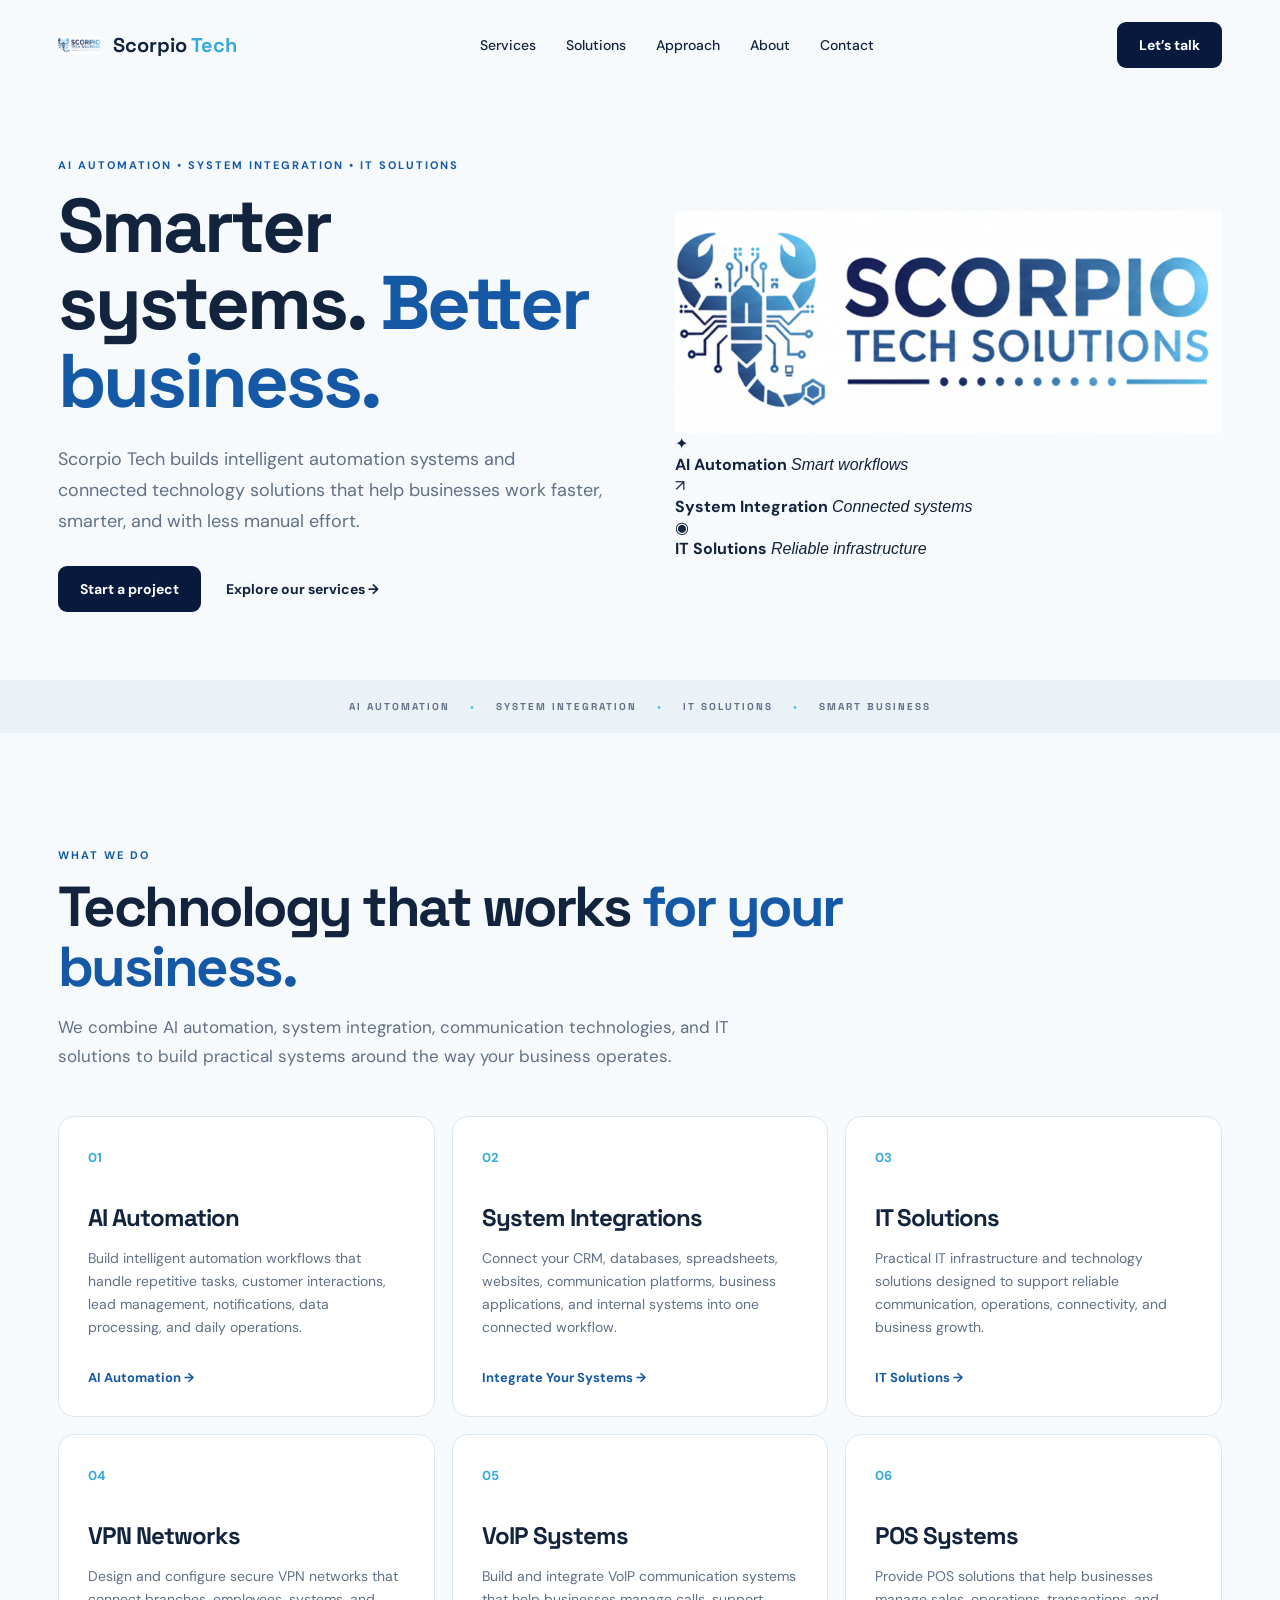
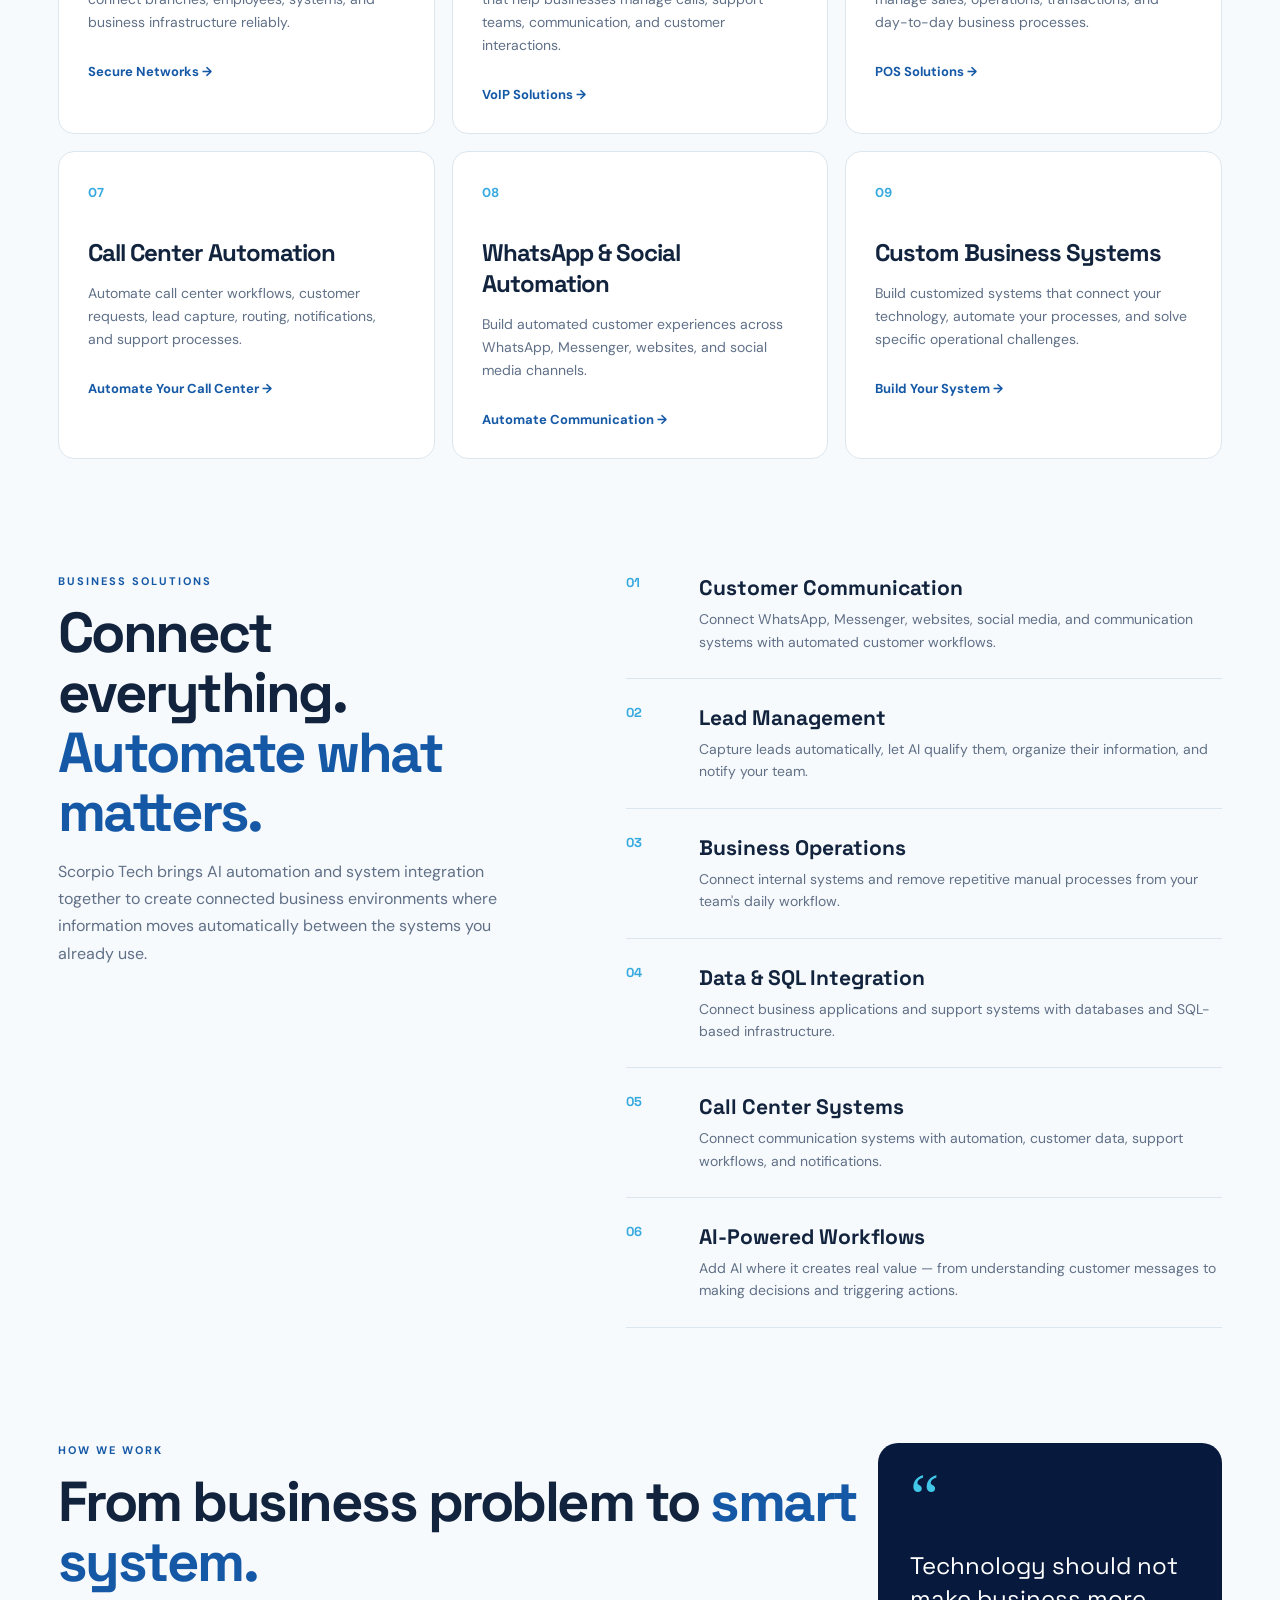
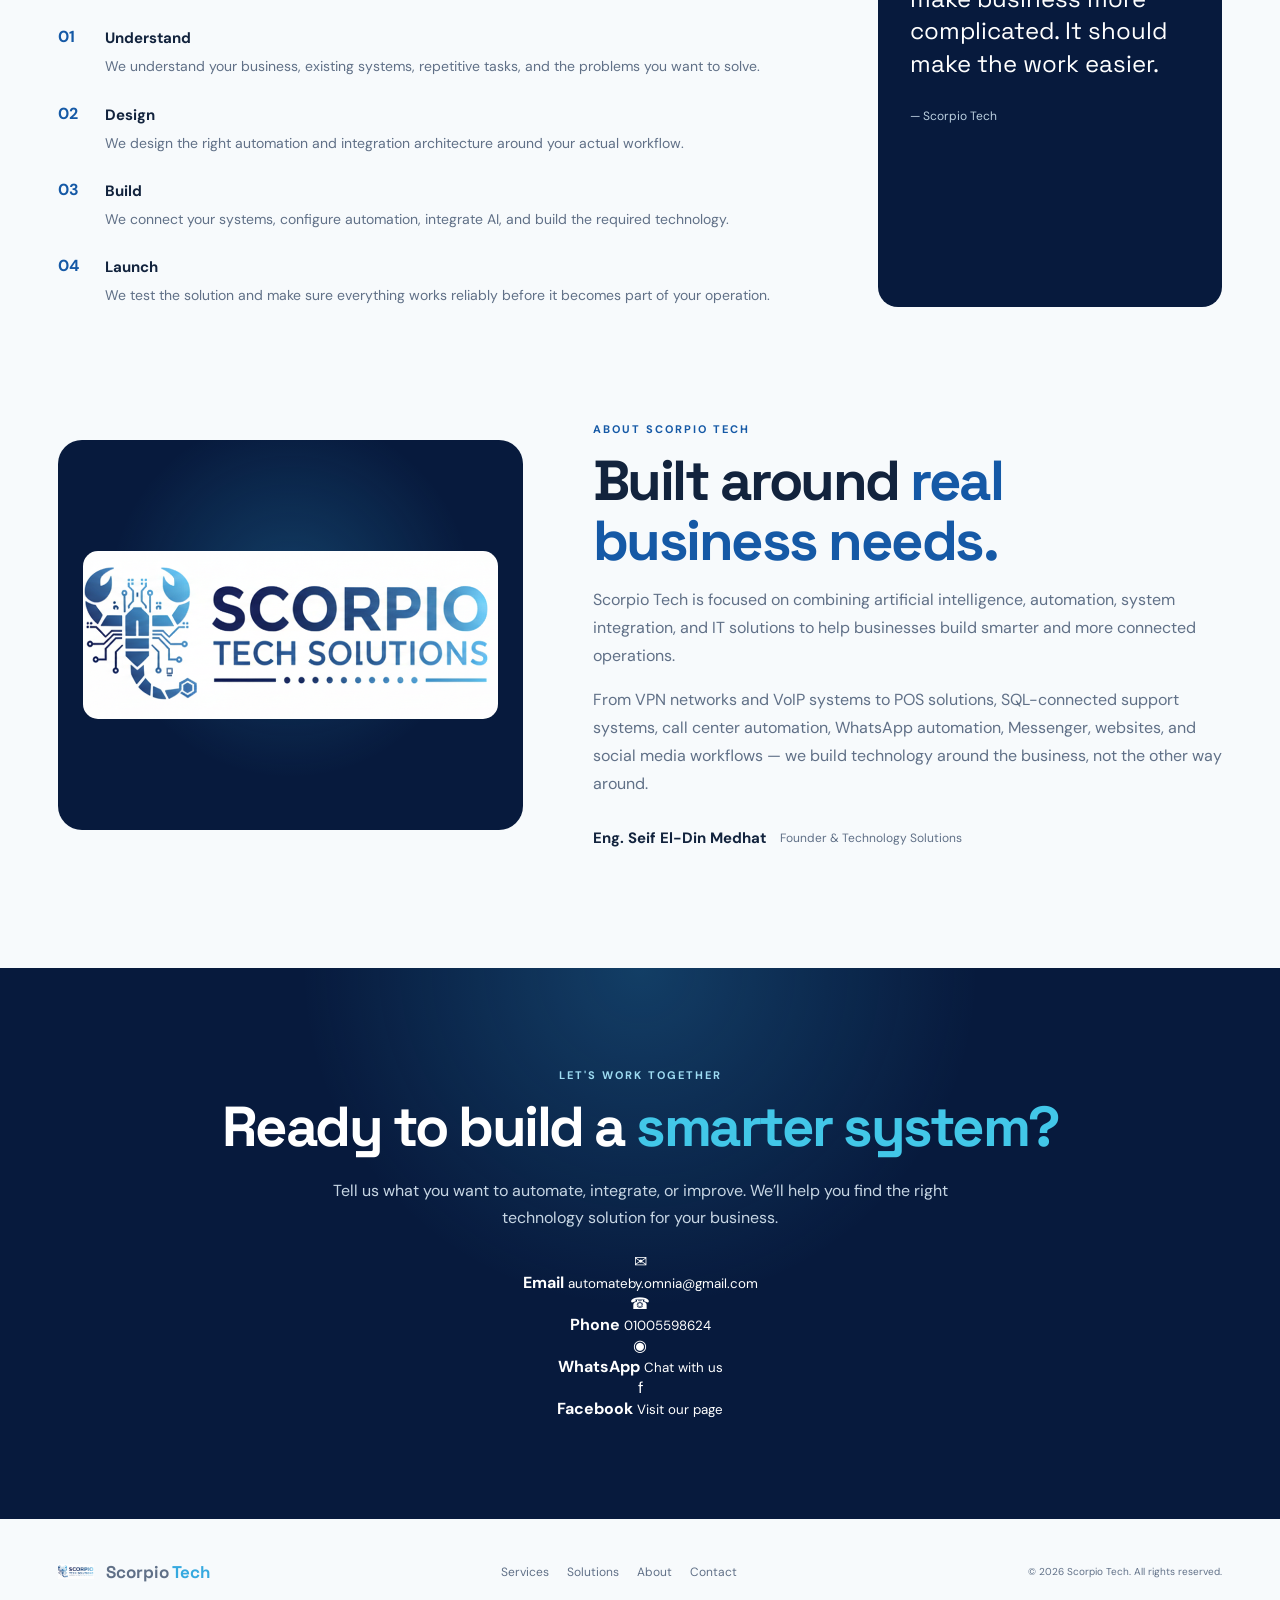
==== commit be570b01: "index.html" ====
--- a/index.html
+++ b/index.html
@@ -7,12 +7,12 @@
 
   <meta
     name="description"
-    content="Scorpio Tech provides AI automation, system integrations, VoIP, VPN, POS, SQL-connected support systems, and custom IT solutions."
+    content="Scorpio Tech provides AI automation, system integrations, IT solutions, VPN networks, VoIP systems, POS solutions, and intelligent business automation."
   >
 
-  <meta name="theme-color" content="#071a3d">
-
-  <title>Scorpio Tech | AI Automation & System Integrations</title>
+  <meta name="theme-color" content="#071b3a">
+
+  <title>Scorpio Tech | AI Automation & IT Solutions</title>
 
   <link rel="preconnect" href="https://fonts.googleapis.com">
   <link rel="preconnect" href="https://fonts.gstatic.com" crossorigin>
@@ -25,18 +25,18 @@
   <link rel="stylesheet" href="styles.css">
 </head>
 
-
 <body>
 
-<!-- ================= HEADER ================= -->
+<!-- HEADER -->
 
 <header>
 
   <a class="brand" href="#top">
 
     <img
-      src="ScorpioTech.jpg.jpeg"
+      src="ScorpioTech.jpg"
       alt="Scorpio Tech Logo"
+      class="brand-logo"
     >
 
     <span>
@@ -49,53 +49,45 @@
   <nav>
 
     <a href="#services">Services</a>
-
     <a href="#solutions">Solutions</a>
-
     <a href="#approach">Approach</a>
-
     <a href="#about">About</a>
-
     <a href="#contact">Contact</a>
 
   </nav>
 
 
   <a class="button" href="#contact">
-    Let's talk
+    Let’s talk
   </a>
 
 </header>
 
 
-
 <main id="top">
 
 
-<!-- ================= HERO ================= -->
+<!-- HERO -->
 
 <section class="hero">
 
-
   <div class="hero-content">
 
     <p class="eyebrow">
-      AI AUTOMATION • SYSTEM INTEGRATIONS • IT SOLUTIONS
+      AI AUTOMATION • SYSTEM INTEGRATION • IT SOLUTIONS
     </p>
 
 
     <h1>
-      Connect your systems.
-      <i>Automate your business.</i>
+      Smarter systems.
+      <i>Better business.</i>
     </h1>
 
 
     <p class="hero-text">
-
-      Scorpio Tech builds intelligent automation systems,
-      business integrations, and reliable IT solutions that
-      help businesses work faster, smarter, and more efficiently.
-
+      Scorpio Tech builds intelligent automation systems and connected
+      technology solutions that help businesses work faster, smarter,
+      and with less manual effort.
     </p>
 
 
@@ -106,7 +98,7 @@
       </a>
 
       <a class="text-link" href="#services">
-        Explore services →
+        Explore our services →
       </a>
 
     </div>
@@ -114,86 +106,79 @@
   </div>
 
 
-
-  <!-- WORKFLOW VISUAL -->
-
-  <div class="workflow">
-
-    <div class="workflow-glow"></div>
-
-    <small>
-      CONNECTED BUSINESS SYSTEM
-    </small>
-
-
-    <article class="workflow-card card-one">
-
-      <span class="icon">✦</span>
-
-      <span>
-        <b>Customer Message</b>
-        <em>WhatsApp / Messenger</em>
-      </span>
-
-    </article>
-
-
-    <article class="workflow-card card-two">
-
-      <span class="icon">✦</span>
-
-      <span>
+  <!-- HERO VISUAL -->
+
+  <div class="hero-visual">
+
+    <div class="logo-card">
+
+      <img
+        src="ScorpioTech.jpg"
+        alt="Scorpio Tech"
+      >
+
+    </div>
+
+
+    <div class="tech-card card-one">
+
+      <span>✦</span>
+
+      <div>
         <b>AI Automation</b>
-        <em>Understands & qualifies</em>
-      </span>
-
-    </article>
-
-
-    <article class="workflow-card card-three">
-
-      <span class="icon">↗</span>
-
-      <span>
-        <b>Business System</b>
-        <em>Updated automatically</em>
-      </span>
-
-    </article>
-
-
-    <div class="connection connection-one"></div>
-    <div class="connection connection-two"></div>
+        <em>Smart workflows</em>
+      </div>
+
+    </div>
+
+
+    <div class="tech-card card-two">
+
+      <span>↗</span>
+
+      <div>
+        <b>System Integration</b>
+        <em>Connected systems</em>
+      </div>
+
+    </div>
+
+
+    <div class="tech-card card-three">
+
+      <span>◉</span>
+
+      <div>
+        <b>IT Solutions</b>
+        <em>Reliable infrastructure</em>
+      </div>
+
+    </div>
 
   </div>
 
 </section>
 
 
-
-<!-- ================= TRUST BAR ================= -->
+<!-- TRUST BAR -->
 
 <section class="bar">
 
   <span>AI AUTOMATION</span>
-
   <b>•</b>
 
   <span>SYSTEM INTEGRATION</span>
-
   <b>•</b>
 
   <span>IT SOLUTIONS</span>
-
   <b>•</b>
 
-  <span>BUSINESS AUTOMATION</span>
+  <span>SMART BUSINESS</span>
 
 </section>
 
 
-
-<!-- ================= SERVICES ================= -->
+<!-- SERVICES -->
 
 <section id="services">
 
@@ -209,34 +194,25 @@
 
 
   <p class="intro">
-
-    From AI-powered automation to connected business systems,
-    Scorpio Tech creates practical solutions around the way
-    your business already works.
-
+    We combine AI automation, system integration, communication
+    technologies, and IT solutions to build practical systems
+    around the way your business operates.
   </p>
 
 
-
   <div class="cards">
 
 
-    <!-- 01 -->
-
     <article>
 
       <b>01</b>
 
-      <h3>
-        AI Automation
-      </h3>
+      <h3>AI Automation</h3>
 
       <p>
-
-        Build intelligent workflows that automate repetitive
-        tasks, customer interactions, lead qualification,
-        notifications, and business processes.
-
+        Build intelligent automation workflows that handle repetitive
+        tasks, customer interactions, lead management, notifications,
+        data processing, and daily operations.
       </p>
 
       <span class="card-link">
@@ -246,49 +222,72 @@
     </article>
 
 
-
-    <!-- 02 -->
-
-    <article class="featured">
+    <article>
 
       <b>02</b>
 
-      <h3>
-        System Integrations
-      </h3>
+      <h3>System Integrations</h3>
 
       <p>
-
-        Connect your CRM, databases, spreadsheets,
-        communication platforms, business applications,
-        and internal systems into one connected workflow.
-
+        Connect your CRM, databases, spreadsheets, websites,
+        communication platforms, business applications, and internal
+        systems into one connected workflow.
       </p>
 
       <span class="card-link">
-        Connect Systems →
-      </span>
-
-    </article>
-
-
-
-    <!-- 03 -->
+        Integrate Your Systems →
+      </span>
+
+    </article>
+
 
     <article>
 
       <b>03</b>
 
-      <h3>
-        VoIP Systems
-      </h3>
+      <h3>IT Solutions</h3>
 
       <p>
-
-        Business communication systems designed to connect
-        teams, calls, support operations, and customer
-        communication.
-
+        Practical IT infrastructure and technology solutions designed
+        to support reliable communication, operations, connectivity,
+        and business growth.
+      </p>
+
+      <span class="card-link">
+        IT Solutions →
+      </span>
+
+    </article>
+
+
+    <article>
+
+      <b>04</b>
+
+      <h3>VPN Networks</h3>
+
+      <p>
+        Design and configure secure VPN networks that connect branches,
+        employees, systems, and business infrastructure reliably.
+      </p>
+
+      <span class="card-link">
+        Secure Networks →
+      </span>
+
+    </article>
+
+
+    <article>
+
+      <b>05</b>
+
+      <h3>VoIP Systems</h3>
+
+      <p>
+        Build and integrate VoIP communication systems that help
+        businesses manage calls, support teams, communication,
+        and customer interactions.
       </p>
 
       <span class="card-link">
@@ -298,75 +297,15 @@
     </article>
 
 
-
-    <!-- 04 -->
-
-    <article>
-
-      <b>04</b>
-
-      <h3>
-        VPN & Networks
-      </h3>
+    <article>
+
+      <b>06</b>
+
+      <h3>POS Systems</h3>
 
       <p>
-
-        Secure VPN networks and business connectivity
-        solutions designed around your infrastructure
-        and operational requirements.
-
-      </p>
-
-      <span class="card-link">
-        Network Solutions →
-      </span>
-
-    </article>
-
-
-
-    <!-- 05 -->
-
-    <article>
-
-      <b>05</b>
-
-      <h3>
-        SQL Support Systems
-      </h3>
-
-      <p>
-
-        Support and operational systems connected with SQL
-        databases to organize information and improve
-        business processes.
-
-      </p>
-
-      <span class="card-link">
-        SQL Solutions →
-      </span>
-
-    </article>
-
-
-
-    <!-- 06 -->
-
-    <article>
-
-      <b>06</b>
-
-      <h3>
-        POS Systems
-      </h3>
-
-      <p>
-
-        Business POS solutions that help organize sales,
-        operations, and business data while fitting into
-        your existing workflow.
-
+        Provide POS solutions that help businesses manage sales,
+        operations, transactions, and day-to-day business processes.
       </p>
 
       <span class="card-link">
@@ -376,74 +315,52 @@
     </article>
 
 
-
-    <!-- 07 -->
-
     <article>
 
       <b>07</b>
 
-      <h3>
-        Call Center Automation
-      </h3>
+      <h3>Call Center Automation</h3>
 
       <p>
-
         Automate call center workflows, customer requests,
-        routing, lead capture, follow-ups, notifications,
-        and internal processes.
-
+        lead capture, routing, notifications, and support processes.
       </p>
 
       <span class="card-link">
-        Automate Support →
-      </span>
-
-    </article>
-
-
-
-    <!-- 08 -->
+        Automate Your Call Center →
+      </span>
+
+    </article>
+
 
     <article>
 
       <b>08</b>
 
-      <h3>
-        WhatsApp & Messenger
-      </h3>
+      <h3>WhatsApp & Social Automation</h3>
 
       <p>
-
-        Build automated customer conversations across
-        WhatsApp, Messenger, and social media platforms
-        using intelligent workflows.
-
+        Build automated customer experiences across WhatsApp,
+        Messenger, websites, and social media channels.
       </p>
 
       <span class="card-link">
-        Social Automation →
-      </span>
-
-    </article>
-
-
-
-    <!-- 09 -->
+        Automate Communication →
+      </span>
+
+    </article>
+
 
     <article>
 
       <b>09</b>
 
-      <h3>
-        Custom IT Solutions
-      </h3>
+      <h3>Custom Business Systems</h3>
 
       <p>
-
-        Tailored systems and automation built around your
-        specific business requirements, tools, and processes.
-
+        Build customized systems that connect your technology,
+        automate your processes, and solve specific operational
+        challenges.
       </p>
 
       <span class="card-link">
@@ -458,11 +375,9 @@
 </section>
 
 
-
-<!-- ================= SOLUTIONS ================= -->
+<!-- SOLUTIONS -->
 
 <section class="solutions" id="solutions">
-
 
   <div class="solutions-intro">
 
@@ -472,23 +387,21 @@
 
 
     <h2>
-      One connected
-      <i>business ecosystem.</i>
+      Connect everything.
+      <i>Automate what matters.</i>
     </h2>
 
 
     <p>
-
-      Scorpio Tech brings automation and system integration
-      together so your business tools can communicate,
-      exchange information, and work as one system.
-
+      Scorpio Tech brings AI automation and system integration
+      together to create connected business environments where
+      information moves automatically between the systems you
+      already use.
     </p>
 
   </div>
 
 
-
   <div class="solution-list">
 
 
@@ -498,15 +411,11 @@
 
       <div>
 
-        <h3>
-          Customer Communication
-        </h3>
+        <h3>Customer Communication</h3>
 
         <p>
-
-          Connect WhatsApp, Messenger, websites,
-          social channels, and support systems.
-
+          Connect WhatsApp, Messenger, websites, social media,
+          and communication systems with automated customer workflows.
         </p>
 
       </div>
@@ -514,23 +423,17 @@
     </article>
 
 
-
     <article>
 
       <span>02</span>
 
       <div>
 
-        <h3>
-          Lead Automation
-        </h3>
+        <h3>Lead Management</h3>
 
         <p>
-
-          Capture leads, qualify them with AI,
-          organize their information, and notify
-          your team automatically.
-
+          Capture leads automatically, let AI qualify them,
+          organize their information, and notify your team.
         </p>
 
       </div>
@@ -538,23 +441,17 @@
     </article>
 
 
-
     <article>
 
       <span>03</span>
 
       <div>
 
-        <h3>
-          Data & Systems
-        </h3>
+        <h3>Business Operations</h3>
 
         <p>
-
-          Move information between databases,
-          spreadsheets, CRM systems, and business
-          applications automatically.
-
+          Connect internal systems and remove repetitive manual
+          processes from your team's daily workflow.
         </p>
 
       </div>
@@ -562,23 +459,17 @@
     </article>
 
 
-
     <article>
 
       <span>04</span>
 
       <div>
 
-        <h3>
-          Operations Automation
-        </h3>
+        <h3>Data & SQL Integration</h3>
 
         <p>
-
-          Reduce manual administrative work and
-          create reliable workflows for everyday
-          business operations.
-
+          Connect business applications and support systems
+          with databases and SQL-based infrastructure.
         </p>
 
       </div>
@@ -586,21 +477,164 @@
     </article>
 
 
+    <article>
+
+      <span>05</span>
+
+      <div>
+
+        <h3>Call Center Systems</h3>
+
+        <p>
+          Connect communication systems with automation,
+          customer data, support workflows, and notifications.
+        </p>
+
+      </div>
+
+    </article>
+
+
+    <article>
+
+      <span>06</span>
+
+      <div>
+
+        <h3>AI-Powered Workflows</h3>
+
+        <p>
+          Add AI where it creates real value — from understanding
+          customer messages to making decisions and triggering actions.
+        </p>
+
+      </div>
+
+    </article>
+
+
   </div>
 
 </section>
 
 
-
-<!-- ================= ABOUT / COMPANY ================= -->
+<!-- APPROACH -->
+
+<section class="approach" id="approach">
+
+  <div>
+
+    <p class="eyebrow">
+      HOW WE WORK
+    </p>
+
+
+    <h2>
+      From business problem
+      to <i>smart system.</i>
+    </h2>
+
+
+    <ol>
+
+
+      <li>
+
+        <b>01</b>
+
+        <span>
+
+          <strong>Understand</strong>
+
+          We understand your business, existing systems,
+          repetitive tasks, and the problems you want to solve.
+
+        </span>
+
+      </li>
+
+
+      <li>
+
+        <b>02</b>
+
+        <span>
+
+          <strong>Design</strong>
+
+          We design the right automation and integration
+          architecture around your actual workflow.
+
+        </span>
+
+      </li>
+
+
+      <li>
+
+        <b>03</b>
+
+        <span>
+
+          <strong>Build</strong>
+
+          We connect your systems, configure automation,
+          integrate AI, and build the required technology.
+
+        </span>
+
+      </li>
+
+
+      <li>
+
+        <b>04</b>
+
+        <span>
+
+          <strong>Launch</strong>
+
+          We test the solution and make sure everything
+          works reliably before it becomes part of your operation.
+
+        </span>
+
+      </li>
+
+
+    </ol>
+
+  </div>
+
+
+  <aside>
+
+    <div class="quote-mark">
+      “
+    </div>
+
+    <p>
+      Technology should not make business more complicated.
+      It should make the work easier.
+    </p>
+
+    <small>
+      — Scorpio Tech
+    </small>
+
+  </aside>
+
+</section>
+
+
+<!-- ABOUT -->
 
 <section class="about" id="about">
 
-
   <div class="about-image">
 
     <img
-      src="omnia.jpg.jpeg"
+      src="ScorpioTech.jpg"
       alt="Scorpio Tech"
     >
 
@@ -615,47 +649,36 @@
 
 
     <h2>
-      Where technology,
-      <i>automation & integration meet.</i>
+      Built around
+      <i>real business needs.</i>
     </h2>
 
 
     <p>
-
-      Scorpio Tech specializes in building practical
-      technology solutions that connect systems and
-      automate business processes.
-
+      Scorpio Tech is focused on combining artificial intelligence,
+      automation, system integration, and IT solutions to help
+      businesses build smarter and more connected operations.
     </p>
 
 
     <p>
-
-      Our work combines AI automation, system integration,
-      communication technologies, databases, networks,
-      and business software to create connected systems
-      that make everyday operations easier.
-
+      From VPN networks and VoIP systems to POS solutions,
+      SQL-connected support systems, call center automation,
+      WhatsApp automation, Messenger, websites, and social media
+      workflows — we build technology around the business,
+      not the other way around.
     </p>
 
 
     <div class="founder">
 
-      <div class="founder-badge">
-        ST
-      </div>
-
-      <div>
-
-        <strong>
-          Eng. Saif El-Din Medhat
-        </strong>
-
-        <span>
-          Founder — Scorpio Tech
-        </span>
-
-      </div>
+      <strong>
+        Eng. Seif El-Din Medhat
+      </strong>
+
+      <span>
+        Founder & Technology Solutions
+      </span>
 
     </div>
 
@@ -664,244 +687,9 @@
 </section>
 
 
-
-<!-- ================= APPROACH ================= -->
-
-<section class="approach" id="approach">
-
-
-  <div class="approach-main">
-
-    <p class="eyebrow">
-      HOW WE WORK
-    </p>
-
-
-    <h2>
-      From business problem
-      <i>to connected solution.</i>
-    </h2>
-
-
-    <ol>
-
-
-      <li>
-
-        <b>01</b>
-
-        <span>
-
-          <strong>
-            Understand
-          </strong>
-
-          We understand your business,
-          existing systems, and the tasks
-          that need improvement.
-
-        </span>
-
-      </li>
-
-
-
-      <li>
-
-        <b>02</b>
-
-        <span>
-
-          <strong>
-            Connect
-          </strong>
-
-          We identify the systems, tools,
-          databases, and communication
-          channels that need to work together.
-
-        </span>
-
-      </li>
-
-
-
-      <li>
-
-        <b>03</b>
-
-        <span>
-
-          <strong>
-            Automate
-          </strong>
-
-          We introduce AI and automation
-          where they can create real,
-          measurable value.
-
-        </span>
-
-      </li>
-
-
-
-      <li>
-
-        <b>04</b>
-
-        <span>
-
-          <strong>
-            Build & Launch
-          </strong>
-
-          We build, test, integrate, and
-          prepare the solution for reliable
-          everyday operation.
-
-        </span>
-
-      </li>
-
-
-    </ol>
-
-  </div>
-
-
-
-  <aside>
-
-    <div class="quote-mark">
-      “
-    </div>
-
-    <p>
-
-      The goal isn't more technology.
-
-      The goal is a business where
-      technology works together.
-
-    </p>
-
-
-    <small>
-      — Eng. Saif El-Din Medhat
-    </small>
-
-  </aside>
-
-</section>
-
-
-
-<!-- ================= WHY US ================= -->
-
-<section class="why">
-
-
-  <p class="eyebrow">
-    WHY SCORPIO TECH
-  </p>
-
-
-  <h2>
-    Built around the way
-    <i>your business works.</i>
-  </h2>
-
-
-  <div class="why-grid">
-
-
-    <article>
-
-      <strong>
-        01
-      </strong>
-
-      <h3>
-        Practical
-      </h3>
-
-      <p>
-        We focus on solving real business
-        problems instead of adding unnecessary
-        technology.
-      </p>
-
-    </article>
-
-
-
-    <article>
-
-      <strong>
-        02
-      </strong>
-
-      <h3>
-        Connected
-      </h3>
-
-      <p>
-        Your systems, tools, data, and
-        communication channels work together.
-      </p>
-
-    </article>
-
-
-
-    <article>
-
-      <strong>
-        03
-      </strong>
-
-      <h3>
-        Intelligent
-      </h3>
-
-      <p>
-        AI is used where it can actually
-        improve speed, accuracy, and efficiency.
-      </p>
-
-    </article>
-
-
-
-    <article>
-
-      <strong>
-        04
-      </strong>
-
-      <h3>
-        Scalable
-      </h3>
-
-      <p>
-        Solutions are designed to grow
-        alongside your business.
-      </p>
-
-    </article>
-
-
-  </div>
-
-</section>
-
-
-
-<!-- ================= CONTACT ================= -->
+<!-- CONTACT -->
 
 <section class="contact" id="contact">
-
 
   <p class="eyebrow">
     LET'S WORK TOGETHER
@@ -909,72 +697,100 @@
 
 
   <h2>
-    Ready to make your business
-    <i>work smarter?</i>
+    Ready to build a
+    <i>smarter system?</i>
   </h2>
 
 
   <p>
-
-    Tell us what you want to automate,
-    connect, or improve — and let's build
-    the right solution for your business.
-
+    Tell us what you want to automate, integrate, or improve.
+    We’ll help you find the right technology solution for your business.
   </p>
 
 
-
-  <div class="contact-actions">
+  <div class="contact-grid">
 
 
     <a
-      class="button white"
+      class="contact-card"
       href="mailto:automateby.omnia@gmail.com"
     >
-      Send an Email
+
+      <span>✉</span>
+
+      <div>
+
+        <strong>Email</strong>
+
+        <small>
+          automateby.omnia@gmail.com
+        </small>
+
+      </div>
+
     </a>
 
 
     <a
-      class="button whatsapp"
+      class="contact-card"
+      href="tel:+201005598624"
+    >
+
+      <span>☎</span>
+
+      <div>
+
+        <strong>Phone</strong>
+
+        <small>
+          01005598624
+        </small>
+
+      </div>
+
+    </a>
+
+
+    <a
+      class="contact-card"
       href="https://wa.me/201005598624"
       target="_blank"
       rel="noopener"
     >
-      WhatsApp
+
+      <span>◉</span>
+
+      <div>
+
+        <strong>WhatsApp</strong>
+
+        <small>
+          Chat with us
+        </small>
+
+      </div>
+
     </a>
 
 
-  </div>
-
-
-
-  <div class="contact-info">
-
-
-    <a href="mailto:automateby.omnia@gmail.com">
-
-      automateby.omnia@gmail.com
-
-    </a>
-
-
     <a
-      href="tel:+201005598624"
-    >
-
-      +20 100 559 8624
-
-    </a>
-
-
-    <a
+      class="contact-card"
       href="https://www.facebook.com/profile.php?id=61593586096765"
       target="_blank"
       rel="noopener"
     >
 
-      Facebook Page →
+      <span>f</span>
+
+      <div>
+
+        <strong>Facebook</strong>
+
+        <small>
+          Visit our page
+        </small>
+
+      </div>
 
     </a>
 
@@ -987,8 +803,7 @@
 </main>
 
 
-
-<!-- ================= FOOTER ================= -->
+<!-- FOOTER -->
 
 <footer>
 
@@ -996,8 +811,9 @@
   <a class="brand" href="#top">
 
     <img
-      src="omnia.jpg.jpeg"
+      src="ScorpioTech.jpg"
       alt="Scorpio Tech Logo"
+      class="brand-logo"
     >
 
     <span>
@@ -1007,8 +823,7 @@
   </a>
 
 
-
-  <span class="footer-links">
+  <div class="footer-links">
 
     <a href="#services">
       Services
@@ -1018,20 +833,15 @@
       Solutions
     </a>
 
+    <a href="#about">
+      About
+    </a>
+
     <a href="#contact">
       Contact
     </a>
 
-    <a href="privacy-policy.html">
-      Privacy Policy
-    </a>
-
-    <a href="data-deletion.html">
-      Data Deletion
-    </a>
-
-  </span>
-
+  </div>
 
 
   <small>
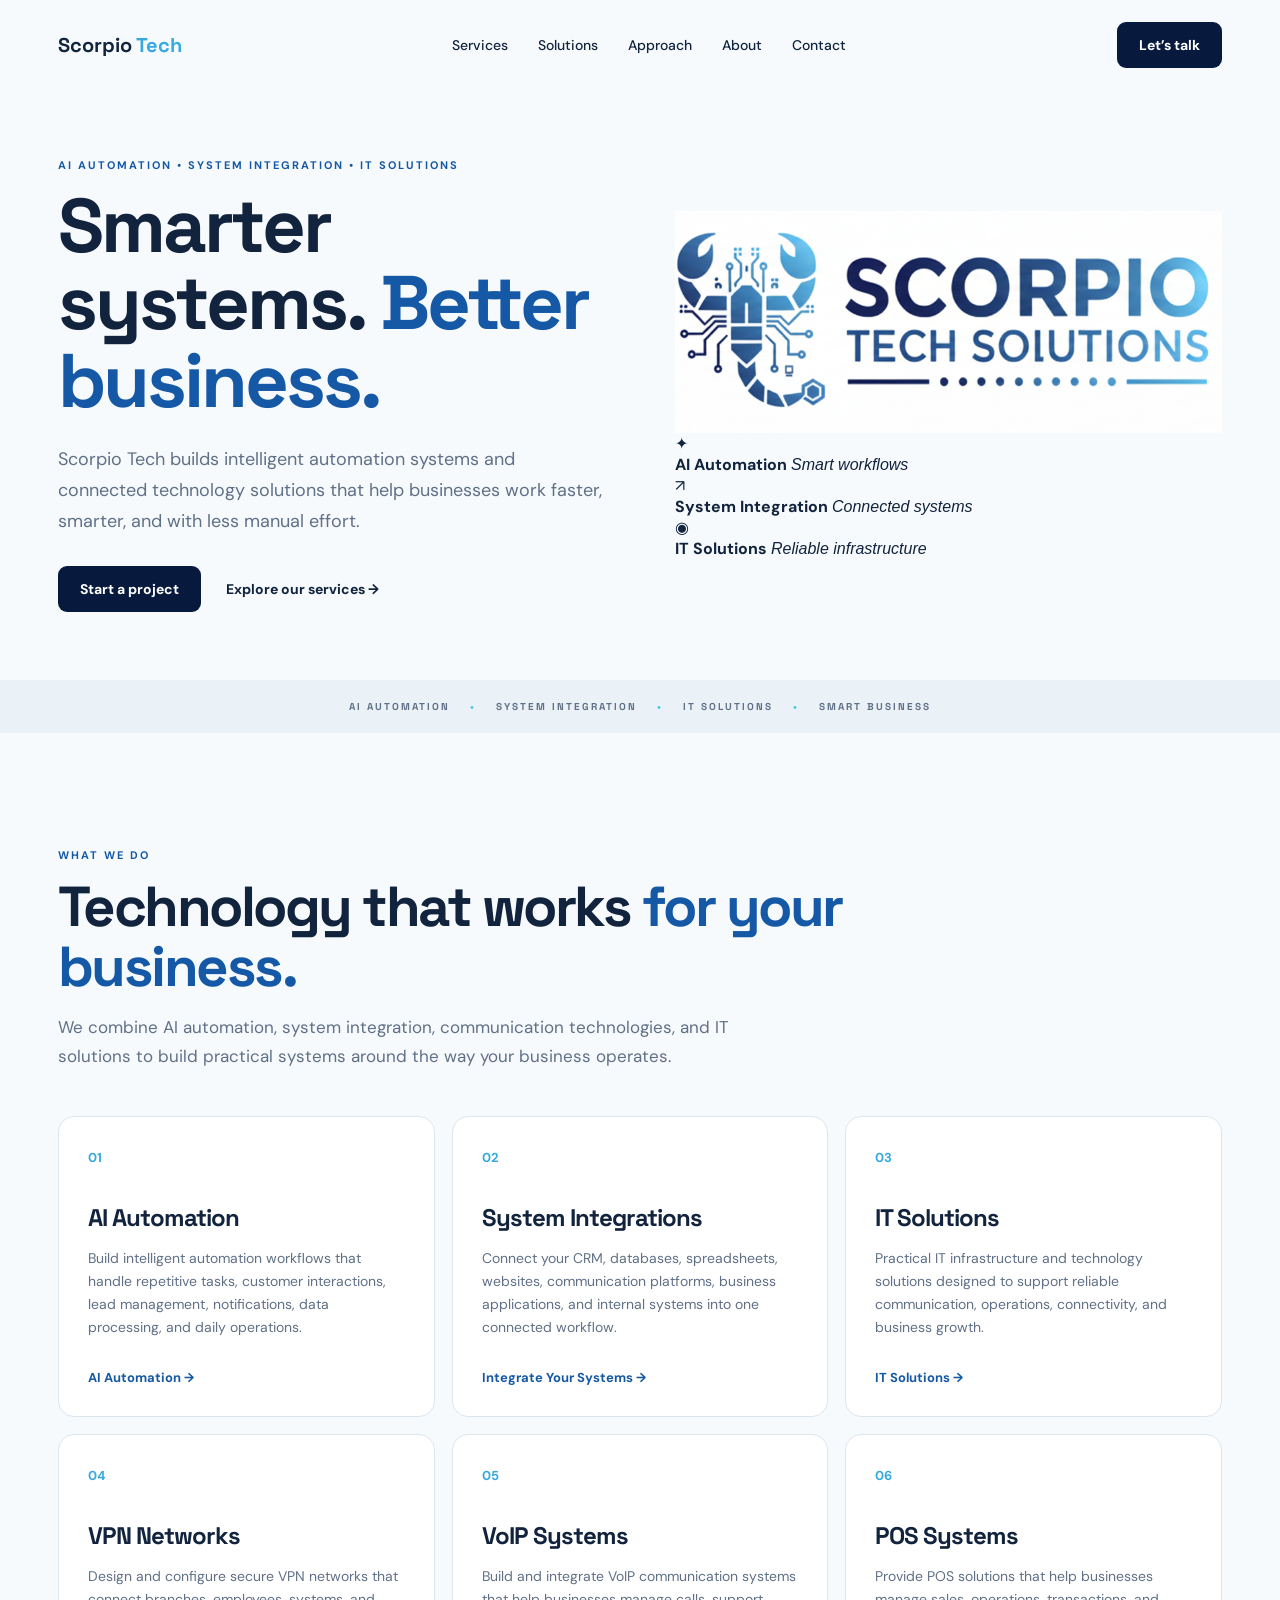
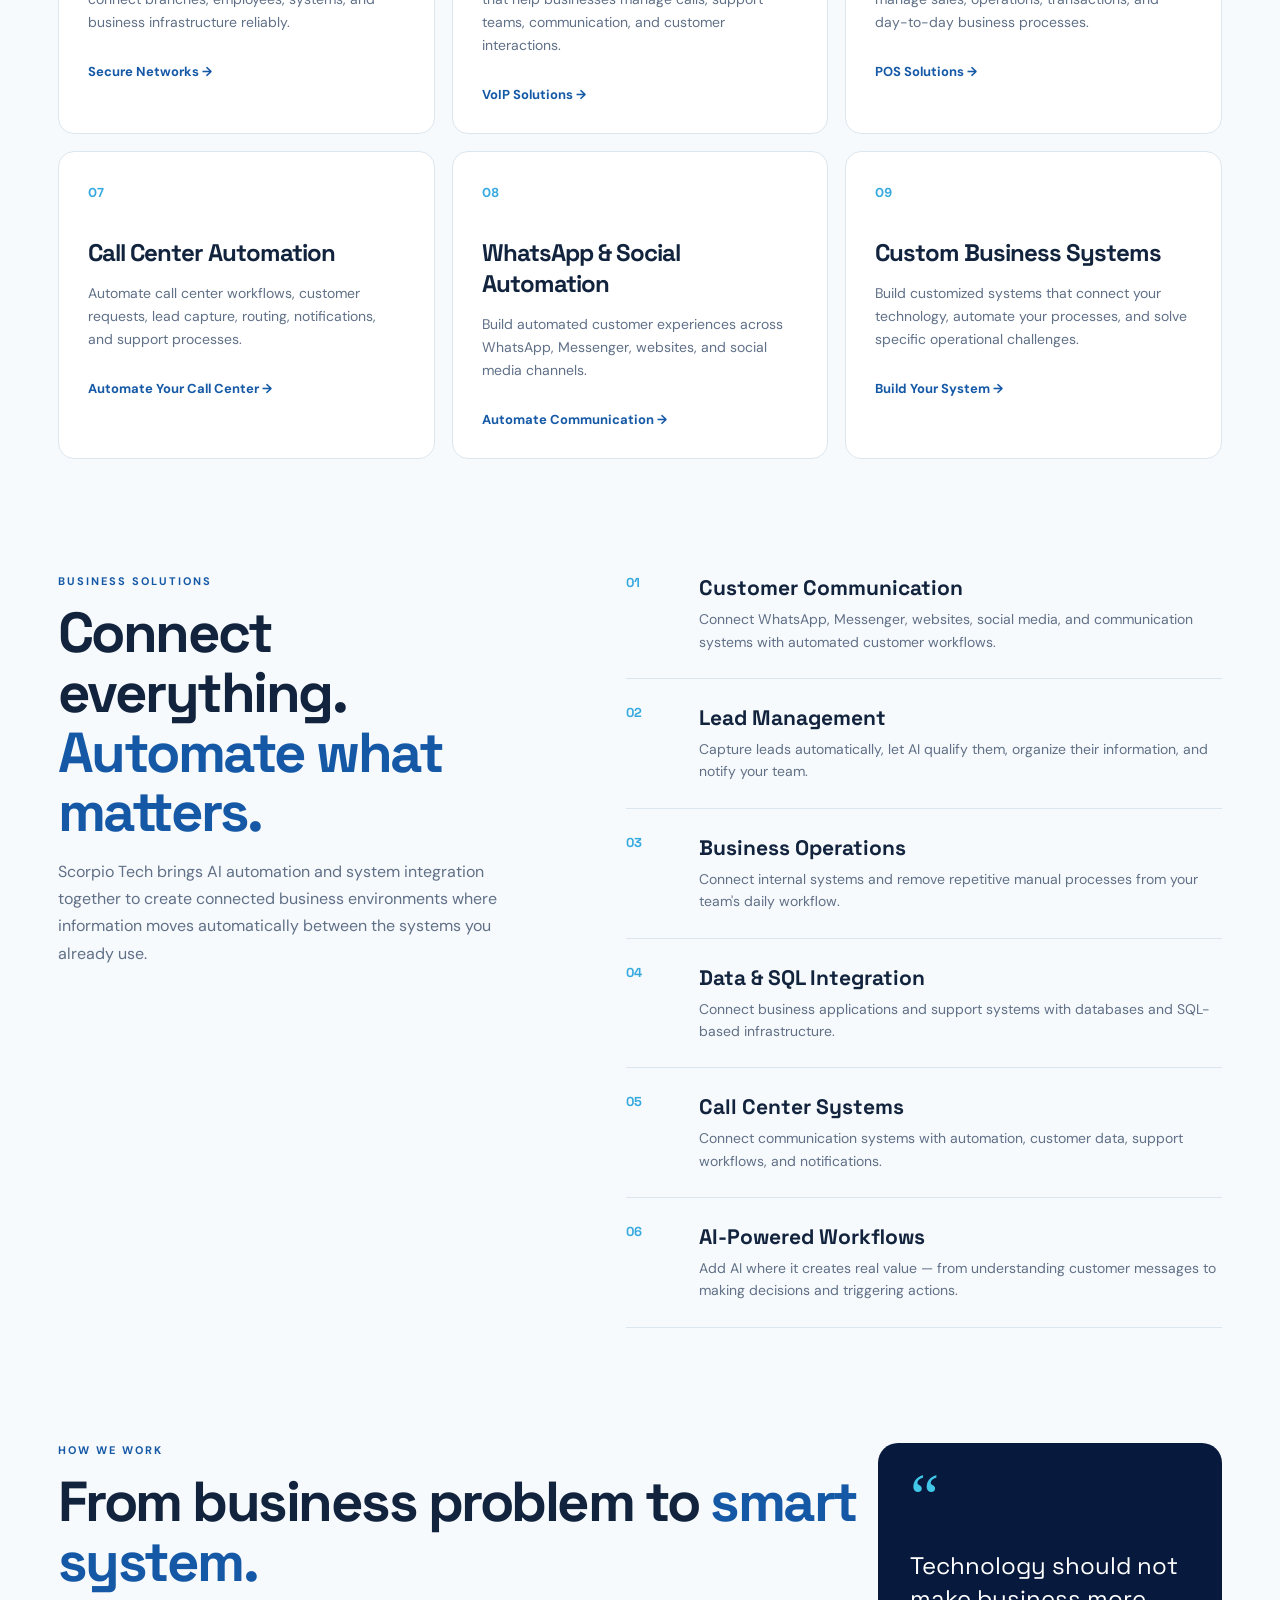
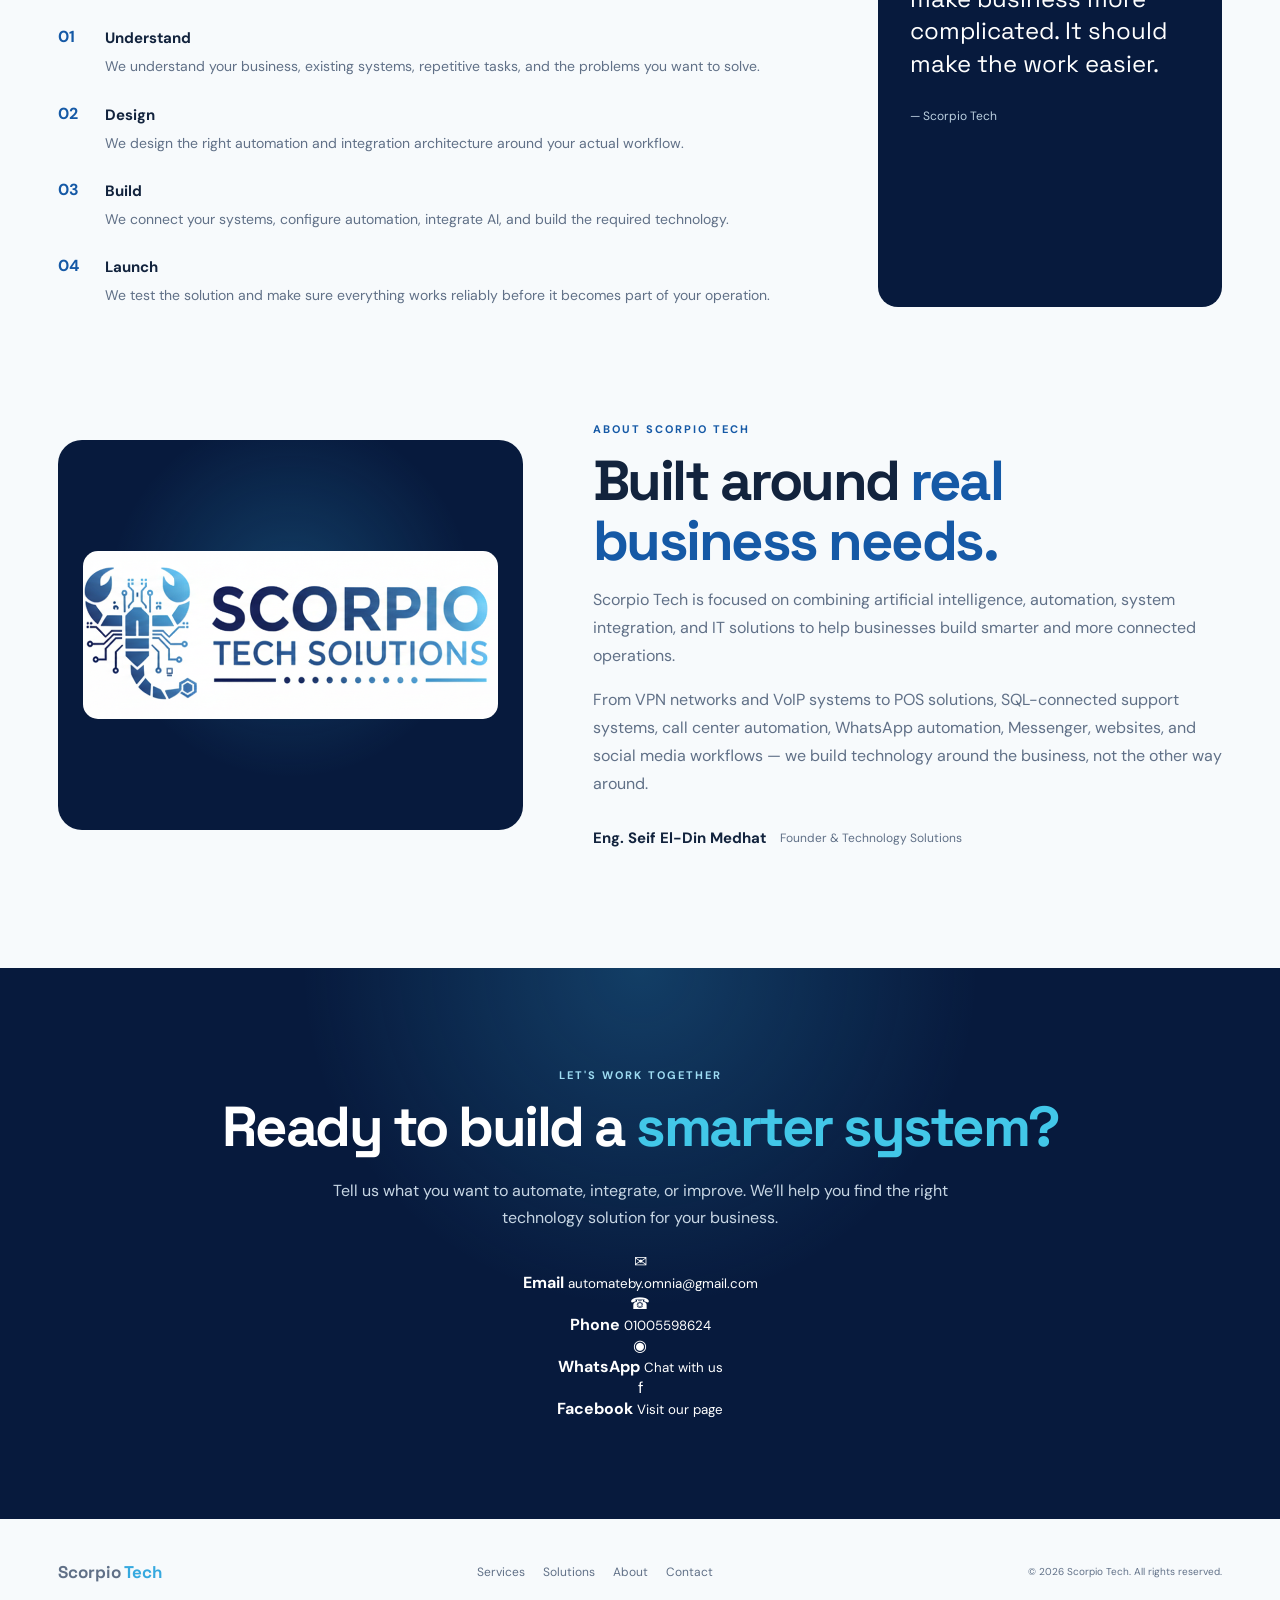
==== commit b65ad72d: "index.html" ====
--- a/index.html
+++ b/index.html
@@ -33,12 +33,7 @@
 
   <a class="brand" href="#top">
 
-    <img
-      src="ScorpioTech.jpg"
-      alt="Scorpio Tech Logo"
-      class="brand-logo"
-    >
-
+  
     <span>
       Scorpio <i>Tech</i>
     </span>
@@ -810,12 +805,6 @@
 
   <a class="brand" href="#top">
 
-    <img
-      src="ScorpioTech.jpg"
-      alt="Scorpio Tech Logo"
-      class="brand-logo"
-    >
-
     <span>
       Scorpio <i>Tech</i>
     </span>
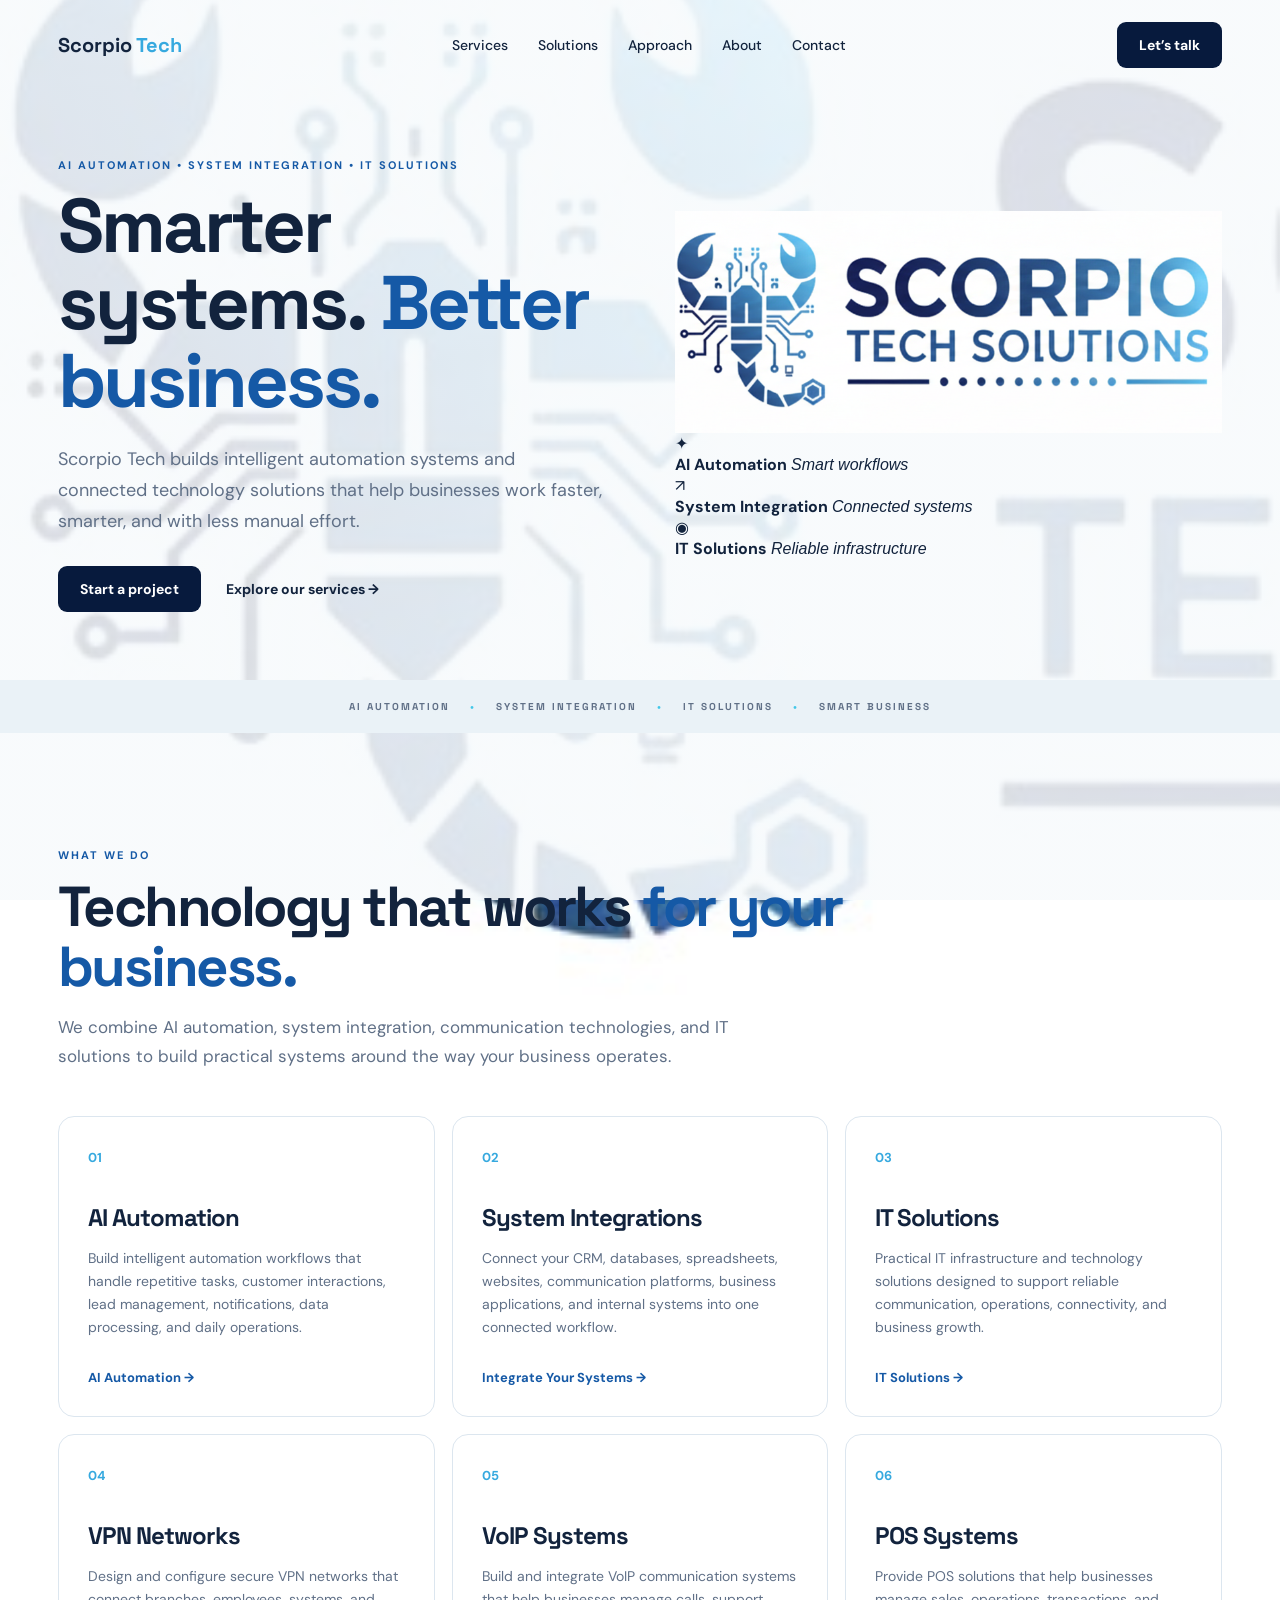
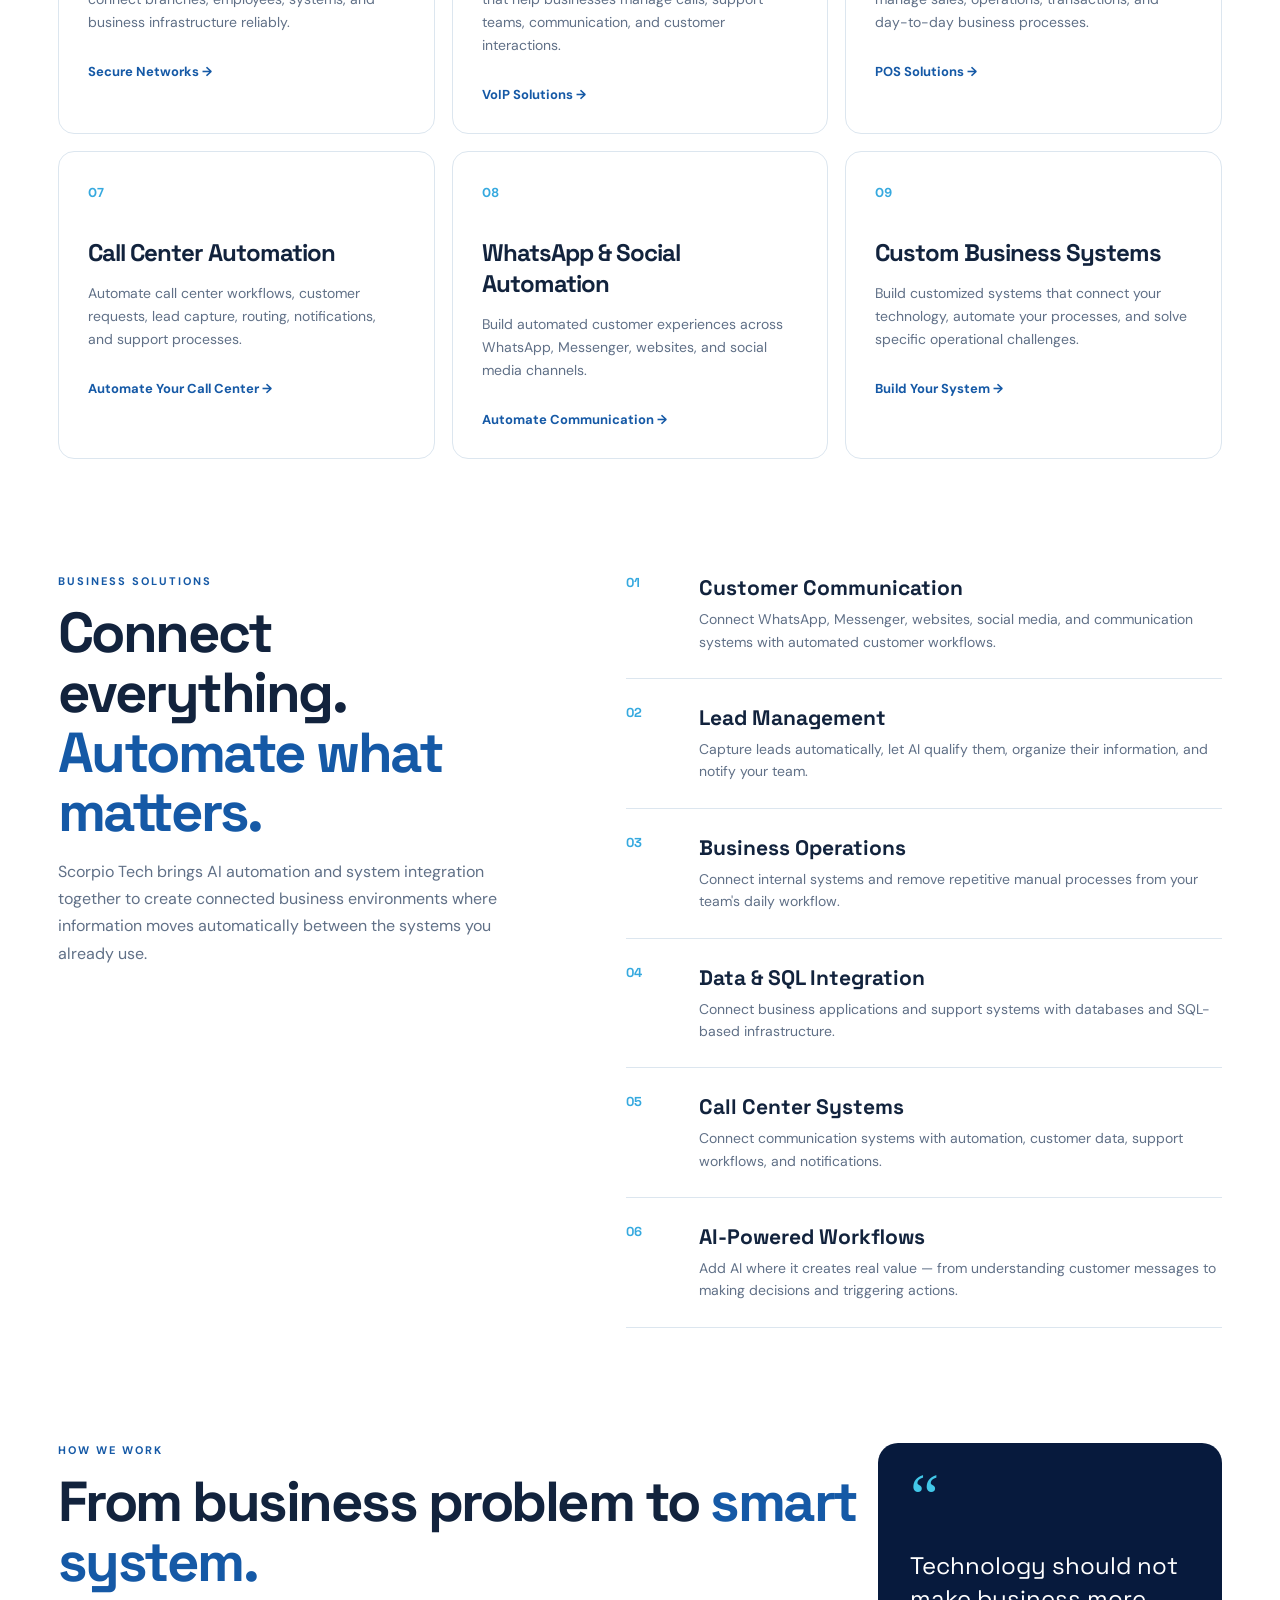
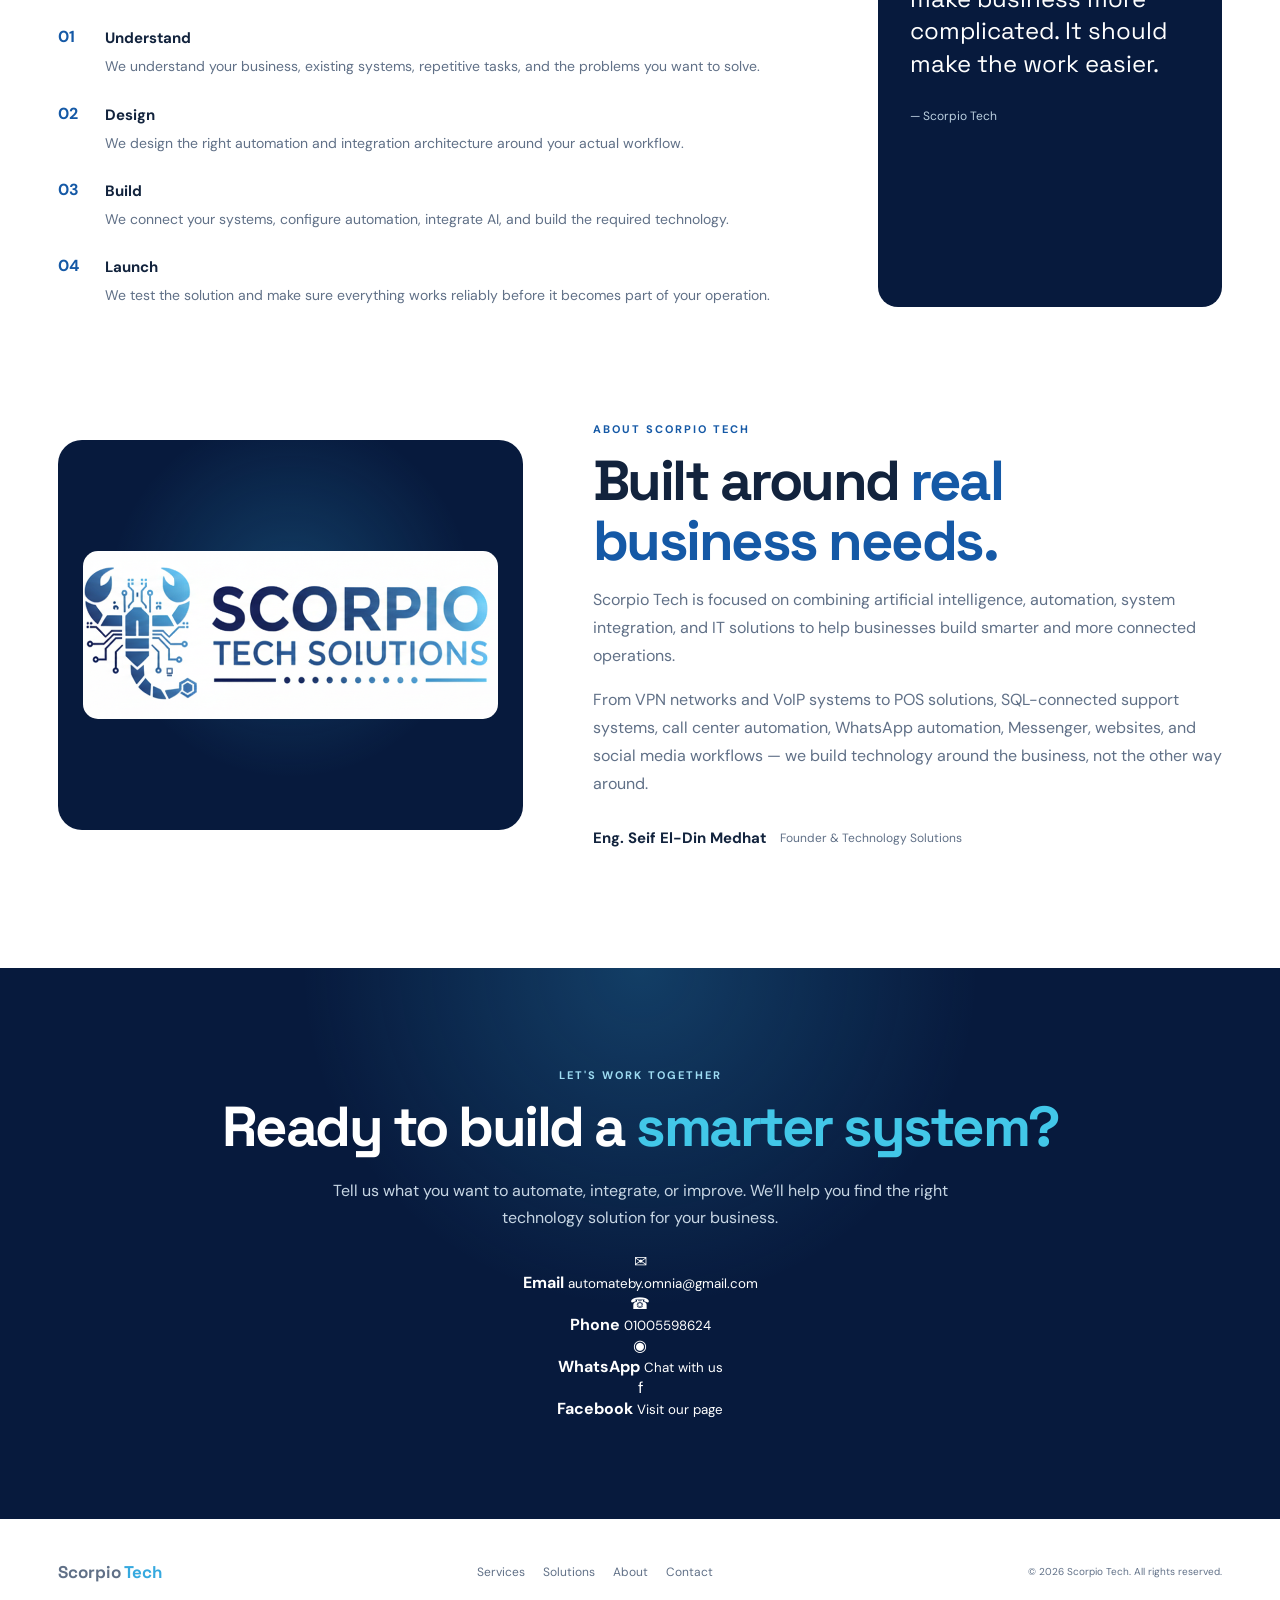
==== commit 7d621d2e: "index.html" ====
--- a/index.html
+++ b/index.html
@@ -25,15 +25,16 @@
   <link rel="stylesheet" href="styles.css">
 </head>
 
-<body>
-
-<!-- HEADER -->
+
+<body class="site-background">
+
+
+<!-- ================= HEADER ================= -->
 
 <header>
 
   <a class="brand" href="#top">
 
-  
     <span>
       Scorpio <i>Tech</i>
     </span>
@@ -62,7 +63,7 @@
 <main id="top">
 
 
-<!-- HERO -->
+<!-- ================= HERO ================= -->
 
 <section class="hero">
 
@@ -155,17 +156,20 @@
 </section>
 
 
-<!-- TRUST BAR -->
+<!-- ================= TRUST BAR ================= -->
 
 <section class="bar">
 
   <span>AI AUTOMATION</span>
+
   <b>•</b>
 
   <span>SYSTEM INTEGRATION</span>
+
   <b>•</b>
 
   <span>IT SOLUTIONS</span>
+
   <b>•</b>
 
   <span>SMART BUSINESS</span>
@@ -173,7 +177,7 @@
 </section>
 
 
-<!-- SERVICES -->
+<!-- ================= SERVICES ================= -->
 
 <section id="services">
 
@@ -370,7 +374,7 @@
 </section>
 
 
-<!-- SOLUTIONS -->
+<!-- ================= SOLUTIONS ================= -->
 
 <section class="solutions" id="solutions">
 
@@ -513,7 +517,7 @@
 </section>
 
 
-<!-- APPROACH -->
+<!-- ================= APPROACH ================= -->
 
 <section class="approach" id="approach">
 
@@ -622,7 +626,7 @@
 </section>
 
 
-<!-- ABOUT -->
+<!-- ================= ABOUT ================= -->
 
 <section class="about" id="about">
 
@@ -682,7 +686,7 @@
 </section>
 
 
-<!-- CONTACT -->
+<!-- ================= CONTACT ================= -->
 
 <section class="contact" id="contact">
 
@@ -798,7 +802,7 @@
 </main>
 
 
-<!-- FOOTER -->
+<!-- ================= FOOTER ================= -->
 
 <footer>
 
--- a/styles.css
+++ b/styles.css
@@ -18,25 +18,40 @@
   box-sizing: border-box;
 }
 
-
 html {
   scroll-behavior: smooth;
 }
 
-
 body {
   margin: 0;
-  background: var(--paper);
+
+  /*
+    BACKGROUND IMAGE
+    Make sure background.jpeg is
+    in the same folder as index.html
+    and styles.css.
+  */
+
+  background-image:
+    linear-gradient(
+      rgba(247, 250, 252, 0.88),
+      rgba(247, 250, 252, 0.88)
+    ),
+    url("./background.jpeg");
+
+  background-size: cover;
+  background-position: center center;
+  background-repeat: no-repeat;
+  background-attachment: fixed;
+
   color: var(--text);
   font: 16px "DM Sans", sans-serif;
 }
-
 
 a {
   text-decoration: none;
   color: inherit;
 }
-
 
 img {
   max-width: 100%;
@@ -56,7 +71,6 @@
   justify-content: space-between;
 }
 
-
 .brand {
   display: flex;
   align-items: center;
@@ -65,7 +79,6 @@
   font: 700 20px "Space Grotesk", sans-serif;
 }
 
-
 .brand img {
   width: 43px;
   height: 43px;
@@ -75,12 +88,10 @@
   border-radius: 9px;
 }
 
-
 .brand i {
   font-style: normal;
   color: var(--blue-light);
 }
-
 
 nav {
   display: flex;
@@ -91,11 +102,9 @@
   font-weight: 500;
 }
 
-
 nav a {
   transition: color .2s ease;
 }
-
 
 nav a:hover {
   color: var(--blue-light);
@@ -122,7 +131,6 @@
     background .2s ease;
 }
 
-
 .button:hover {
   transform: translateY(-2px);
   background: var(--blue);
@@ -145,12 +153,10 @@
   gap: 70px;
 }
 
-
 .hero-content {
   padding: 40px 0;
 }
 
-
 .eyebrow {
   margin: 0 0 15px;
 
@@ -161,7 +167,6 @@
 
   color: var(--blue);
 }
-
 
 h1,
 h2,
@@ -169,7 +174,6 @@
   font-family: "Space Grotesk", sans-serif;
 }
 
-
 h1 {
   max-width: 680px;
 
@@ -181,7 +185,6 @@
 
   letter-spacing: -3px;
 }
-
 
 h1 i,
 h2 i {
@@ -189,7 +192,6 @@
   color: var(--blue);
 }
 
-
 .hero-text {
   max-width: 650px;
 
@@ -200,7 +202,6 @@
   line-height: 1.7;
 }
 
-
 .hero-buttons {
   margin-top: 30px;
 
@@ -209,13 +210,11 @@
 
   gap: 25px;
 }
-
 
 .text-link {
   font-size: 14px;
   font-weight: 700;
 }
-
 
 .text-link:hover {
   color: var(--blue);
@@ -256,7 +255,6 @@
     0 25px 60px rgba(7, 26, 61, .15);
 }
 
-
 .workflow::before {
   content: "";
 
@@ -274,7 +272,6 @@
   pointer-events: none;
 }
 
-
 .workflow small {
   position: relative;
   z-index: 2;
@@ -286,7 +283,6 @@
   color: #cce8f5;
 }
 
-
 .workflow-card {
   position: absolute;
 
@@ -313,18 +309,15 @@
     0 15px 35px rgba(0,0,0,.18);
 }
 
-
 .workflow-card span:last-child {
   display: grid;
   gap: 3px;
 }
-
 
 .workflow-card b {
   font-size: 12px;
 }
 
-
 .workflow-card em {
   font-style: normal;
 
@@ -333,32 +326,27 @@
   color: var(--muted);
 }
 
-
 .icon {
   color: var(--blue);
 
   font-size: 18px;
 }
-
 
 .card-one {
   left: 35px;
   top: 125px;
 }
 
-
 .card-two {
   right: 30px;
   top: 92px;
 }
 
-
 .card-three {
   right: 55px;
   bottom: 70px;
 }
 
-
 .connection {
   position: absolute;
 
@@ -367,7 +355,6 @@
   border-top: 1px dashed rgba(255,255,255,.35);
 }
 
-
 .connection-one {
   width: 100px;
 
@@ -376,7 +363,6 @@
 
   transform: rotate(-18deg);
 }
-
 
 .connection-two {
   width: 120px;
@@ -414,7 +400,6 @@
   text-align: center;
 }
 
-
 .bar b {
   color: var(--cyan);
 }
@@ -428,7 +413,6 @@
   margin: 115px auto 0;
 }
 
-
 h2 {
   max-width: 850px;
 
@@ -441,7 +425,6 @@
   letter-spacing: -2.5px;
 }
 
-
 .intro {
   max-width: 700px;
 
@@ -465,7 +448,6 @@
 
   gap: 17px;
 }
-
 
 .cards article {
   min-height: 285px;
@@ -483,7 +465,6 @@
     box-shadow .2s ease;
 }
 
-
 .cards article:hover {
   transform: translateY(-5px);
 
@@ -491,7 +472,6 @@
     0 15px 35px rgba(7, 26, 61, .08);
 }
 
-
 .cards article.featured {
   background: var(--navy);
 
@@ -500,14 +480,12 @@
   border-color: var(--navy);
 }
 
-
 .cards article > b {
   color: var(--blue-light);
 
   font-size: 13px;
 }
 
-
 .cards h3 {
   margin: 35px 0 13px;
 
@@ -516,7 +494,6 @@
   letter-spacing: -1px;
 }
 
-
 .cards p {
   color: var(--muted);
 
@@ -525,12 +502,10 @@
   line-height: 1.65;
 }
 
-
 .cards article.featured p {
   color: #c8d7e6;
 }
 
-
 .card-link {
   display: inline-block;
 
@@ -543,7 +518,6 @@
   font-weight: 700;
 }
 
-
 .featured .card-link {
   color: var(--cyan);
 }
@@ -561,21 +535,18 @@
   align-items: start;
 }
 
-
 .solutions-intro > p:last-child {
   color: var(--muted);
 
   line-height: 1.7;
 }
 
-
 .solution-list {
   display: grid;
 
   gap: 0;
 }
 
-
 .solution-list article {
   display: grid;
 
@@ -587,13 +558,11 @@
 
   border-bottom: 1px solid var(--border);
 }
-
 
 .solution-list article:first-child {
   padding-top: 0;
 }
 
-
 .solution-list > article > span {
   color: var(--blue-light);
 
@@ -601,14 +570,12 @@
     700 13px "Space Grotesk";
 }
 
-
 .solution-list h3 {
   margin: 0 0 7px;
 
   font-size: 21px;
 }
 
-
 .solution-list p {
   margin: 0;
 
@@ -631,7 +598,6 @@
 
   align-items: center;
 }
-
 
 .about-image {
   min-height: 390px;
@@ -653,7 +619,6 @@
   border-radius: 24px;
 }
 
-
 .about-image img {
   width: 100%;
 
@@ -664,7 +629,6 @@
   border-radius: 15px;
 }
 
-
 .about-content > p:not(.eyebrow) {
   color: var(--muted);
 
@@ -673,7 +637,6 @@
   font-size: 16px;
 }
 
-
 .founder {
   display: flex;
 
@@ -683,7 +646,6 @@
 
   margin-top: 30px;
 }
-
 
 .founder-badge {
   width: 48px;
@@ -702,19 +664,16 @@
     700 14px "Space Grotesk";
 }
 
-
 .founder div:last-child {
   display: grid;
 
   gap: 4px;
 }
-
 
 .founder strong {
   font-size: 15px;
 }
 
-
 .founder span {
   color: var(--muted);
 
@@ -732,7 +691,6 @@
   gap: 18px;
 }
 
-
 .approach-main {
   padding: 45px;
 
@@ -741,7 +699,6 @@
   border-radius: 20px;
 }
 
-
 .approach ol {
   padding: 0;
 
@@ -750,7 +707,6 @@
   list-style: none;
 }
 
-
 .approach li {
   display: flex;
 
@@ -759,14 +715,12 @@
   margin-top: 25px;
 }
 
-
 .approach li > b {
   color: var(--blue);
 
   min-width: 30px;
 }
 
-
 .approach li span {
   display: grid;
 
@@ -778,7 +732,6 @@
 
   line-height: 1.6;
 }
-
 
 .approach li strong {
   color: var(--text);
@@ -786,7 +739,6 @@
   font-size: 15px;
 }
 
-
 .approach aside {
   min-height: 100%;
 
@@ -799,7 +751,6 @@
   color: white;
 }
 
-
 .quote-mark {
   font: 65px Georgia;
 
@@ -808,7 +759,6 @@
   line-height: .7;
 }
 
-
 .approach aside p {
   margin-top: 30px;
 
@@ -818,7 +768,6 @@
   line-height: 1.35;
 }
 
-
 .approach aside small {
   color: #bcd0e0;
 
@@ -839,7 +788,6 @@
   gap: 16px;
 }
 
-
 .why-grid article {
   padding: 25px;
 
@@ -850,20 +798,17 @@
   border-radius: 15px;
 }
 
-
 .why-grid strong {
   color: var(--blue-light);
 
   font-size: 13px;
 }
 
-
 .why-grid h3 {
   margin: 30px 0 8px;
 
   font-size: 21px;
 }
-
 
 .why-grid p {
   margin: 0;
@@ -899,7 +844,6 @@
   color: white;
 }
 
-
 .contact h2 {
   margin-left: auto;
   margin-right: auto;
@@ -907,17 +851,14 @@
   max-width: 900px;
 }
 
-
 .contact h2 i {
   color: var(--cyan);
 }
 
-
 .contact .eyebrow {
   color: #9edcf2;
 }
 
-
 .contact > p:not(.eyebrow) {
   max-width: 650px;
 
@@ -928,7 +869,6 @@
   line-height: 1.7;
 }
 
-
 .contact-actions {
   margin-top: 30px;
 
@@ -939,29 +879,24 @@
   gap: 12px;
 }
 
-
 .white {
   background: white;
 
   color: var(--navy);
 }
 
-
 .white:hover {
   background: #eef8fc;
 }
 
-
 .whatsapp {
   background: #20b978;
 }
 
-
 .whatsapp:hover {
   background: #159b63;
 }
 
-
 .contact-info {
   margin-top: 30px;
 
@@ -978,7 +913,6 @@
   color: #c7d6e4;
 }
 
-
 .contact-info a:hover {
   color: var(--cyan);
 }
@@ -1006,25 +940,21 @@
   color: var(--muted);
 }
 
-
 footer .brand {
   font-size: 17px;
 }
-
 
 footer .brand img {
   width: 36px;
   height: 36px;
 }
 
-
 .footer-links {
   display: flex;
 
   gap: 18px;
 }
 
-
 .footer-links a:hover {
   color: var(--blue);
 }
@@ -1038,7 +968,6 @@
     gap: 16px;
   }
 
-
   .hero {
     grid-template-columns: 1fr;
 
@@ -1047,7 +976,6 @@
     padding-top: 45px;
   }
 
-
   .workflow {
     max-width: 700px;
 
@@ -1055,14 +983,12 @@
 
     margin: auto;
   }
-
 
   .cards {
     grid-template-columns:
       repeat(2, 1fr);
   }
 
-
   .solutions,
   .about {
     grid-template-columns: 1fr;
@@ -1070,13 +996,11 @@
     gap: 40px;
   }
 
-
   .why-grid {
     grid-template-columns:
       repeat(2, 1fr);
   }
 
-
   .approach {
     grid-template-columns: 1fr;
   }
@@ -1084,49 +1008,63 @@
 }
 
 
+/* ================= MOBILE ================= */
+
 @media (max-width: 700px) {
+
+  /*
+    Mobile background
+  */
+
+  body {
+    background-image:
+      linear-gradient(
+        rgba(247, 250, 252, 0.90),
+        rgba(247, 250, 252, 0.90)
+      ),
+      url("./background.jpeg");
+
+    background-size: cover;
+    background-position: center top;
+    background-repeat: no-repeat;
+    background-attachment: scroll;
+  }
+
 
   header {
     height: 75px;
   }
-
 
   header nav,
   header > .button {
     display: none;
   }
 
-
   .brand {
     font-size: 18px;
   }
-
 
   .brand img {
     width: 39px;
     height: 39px;
   }
 
-
   .hero {
     padding-top: 25px;
 
     min-height: auto;
   }
 
-
   h1 {
     font-size: 48px;
 
     letter-spacing: -2px;
   }
 
-
   .hero-text {
     font-size: 16px;
   }
 
-
   .hero-buttons {
     align-items: flex-start;
 
@@ -1135,42 +1073,35 @@
     gap: 18px;
   }
 
-
   .workflow {
     height: 350px;
 
     border-radius: 20px;
   }
 
-
   .workflow-card {
     width: 165px;
   }
-
 
   .card-one {
     left: 20px;
     top: 105px;
   }
 
-
   .card-two {
     right: 18px;
     top: 75px;
   }
 
-
   .card-three {
     right: 25px;
     bottom: 45px;
   }
 
-
   .connection {
     display: none;
   }
 
-
   .bar {
     flex-wrap: wrap;
 
@@ -1181,56 +1112,46 @@
     letter-spacing: 1px;
   }
 
-
   section:not(.hero):not(.bar):not(.contact) {
     margin-top: 80px;
   }
 
-
   h2 {
     font-size: 38px;
 
     letter-spacing: -1.8px;
   }
 
-
   .cards {
     grid-template-columns: 1fr;
 
     gap: 14px;
   }
 
-
   .cards article {
     min-height: auto;
   }
 
-
   .about-image {
     min-height: 280px;
   }
 
-
   .approach-main {
     padding: 30px 24px;
   }
 
-
   .approach aside {
     min-height: 300px;
   }
 
-
   .why-grid {
     grid-template-columns: 1fr;
   }
 
-
   .contact {
     padding: 75px 20px;
   }
 
-
   .contact-actions {
     flex-direction: column;
 
@@ -1243,14 +1164,12 @@
     margin-right: auto;
   }
 
-
   .contact-info {
     flex-direction: column;
 
     gap: 12px;
   }
 
-
   footer {
     padding: 30px 0;
 
@@ -1259,7 +1178,6 @@
     align-items: flex-start;
   }
 
-
   .footer-links {
     flex-wrap: wrap;
   }
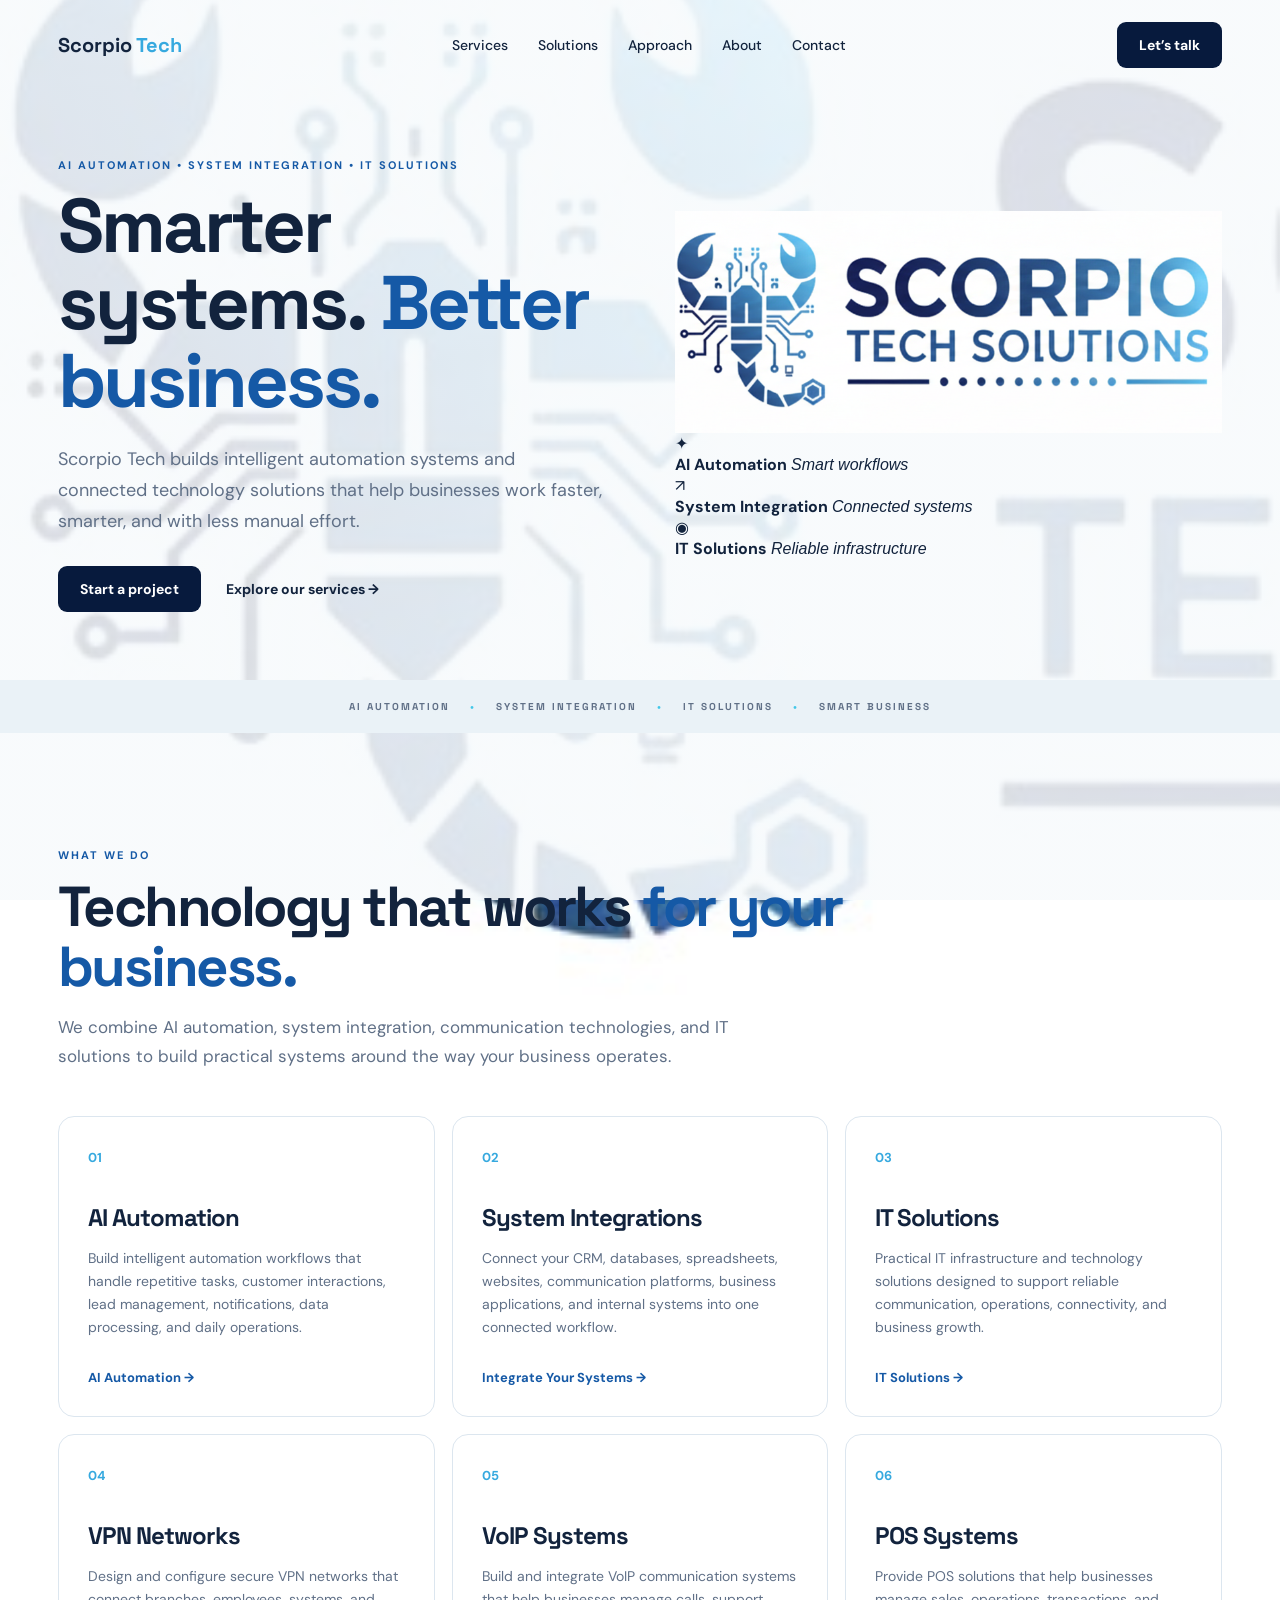
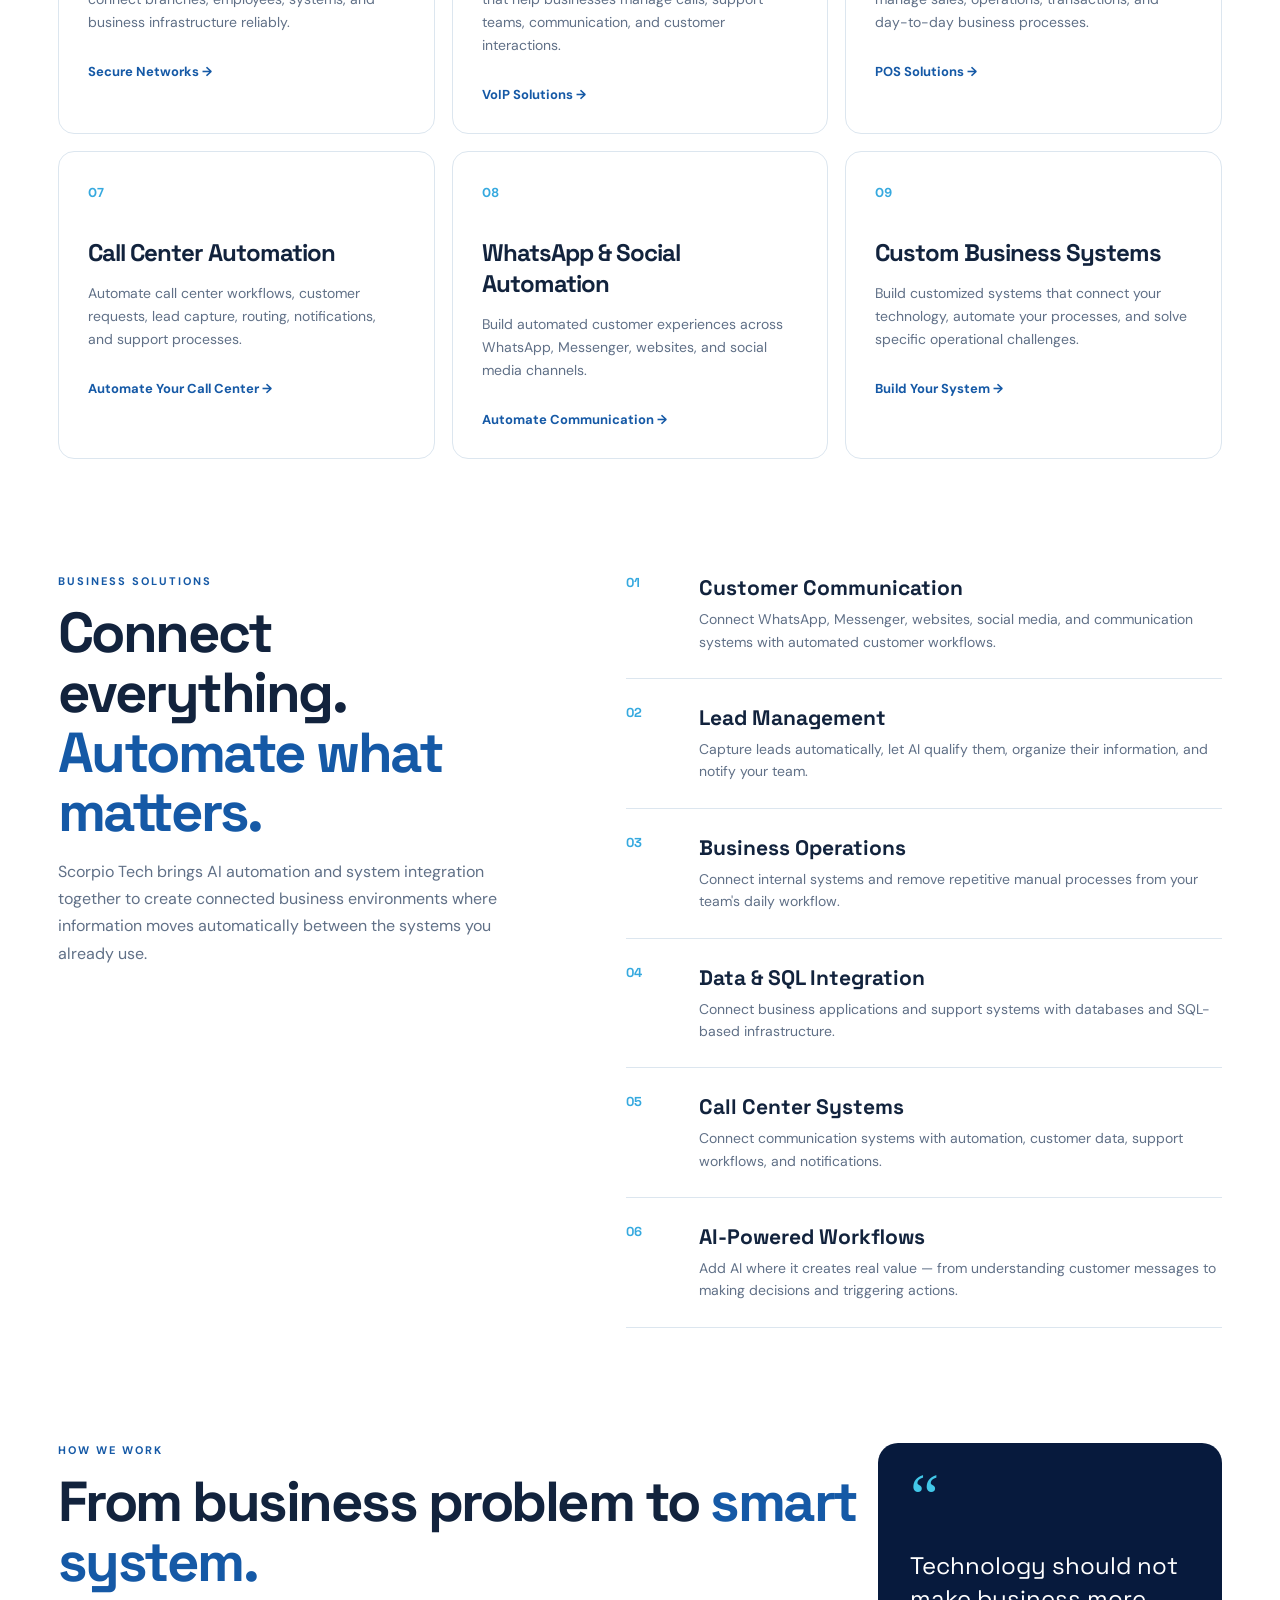
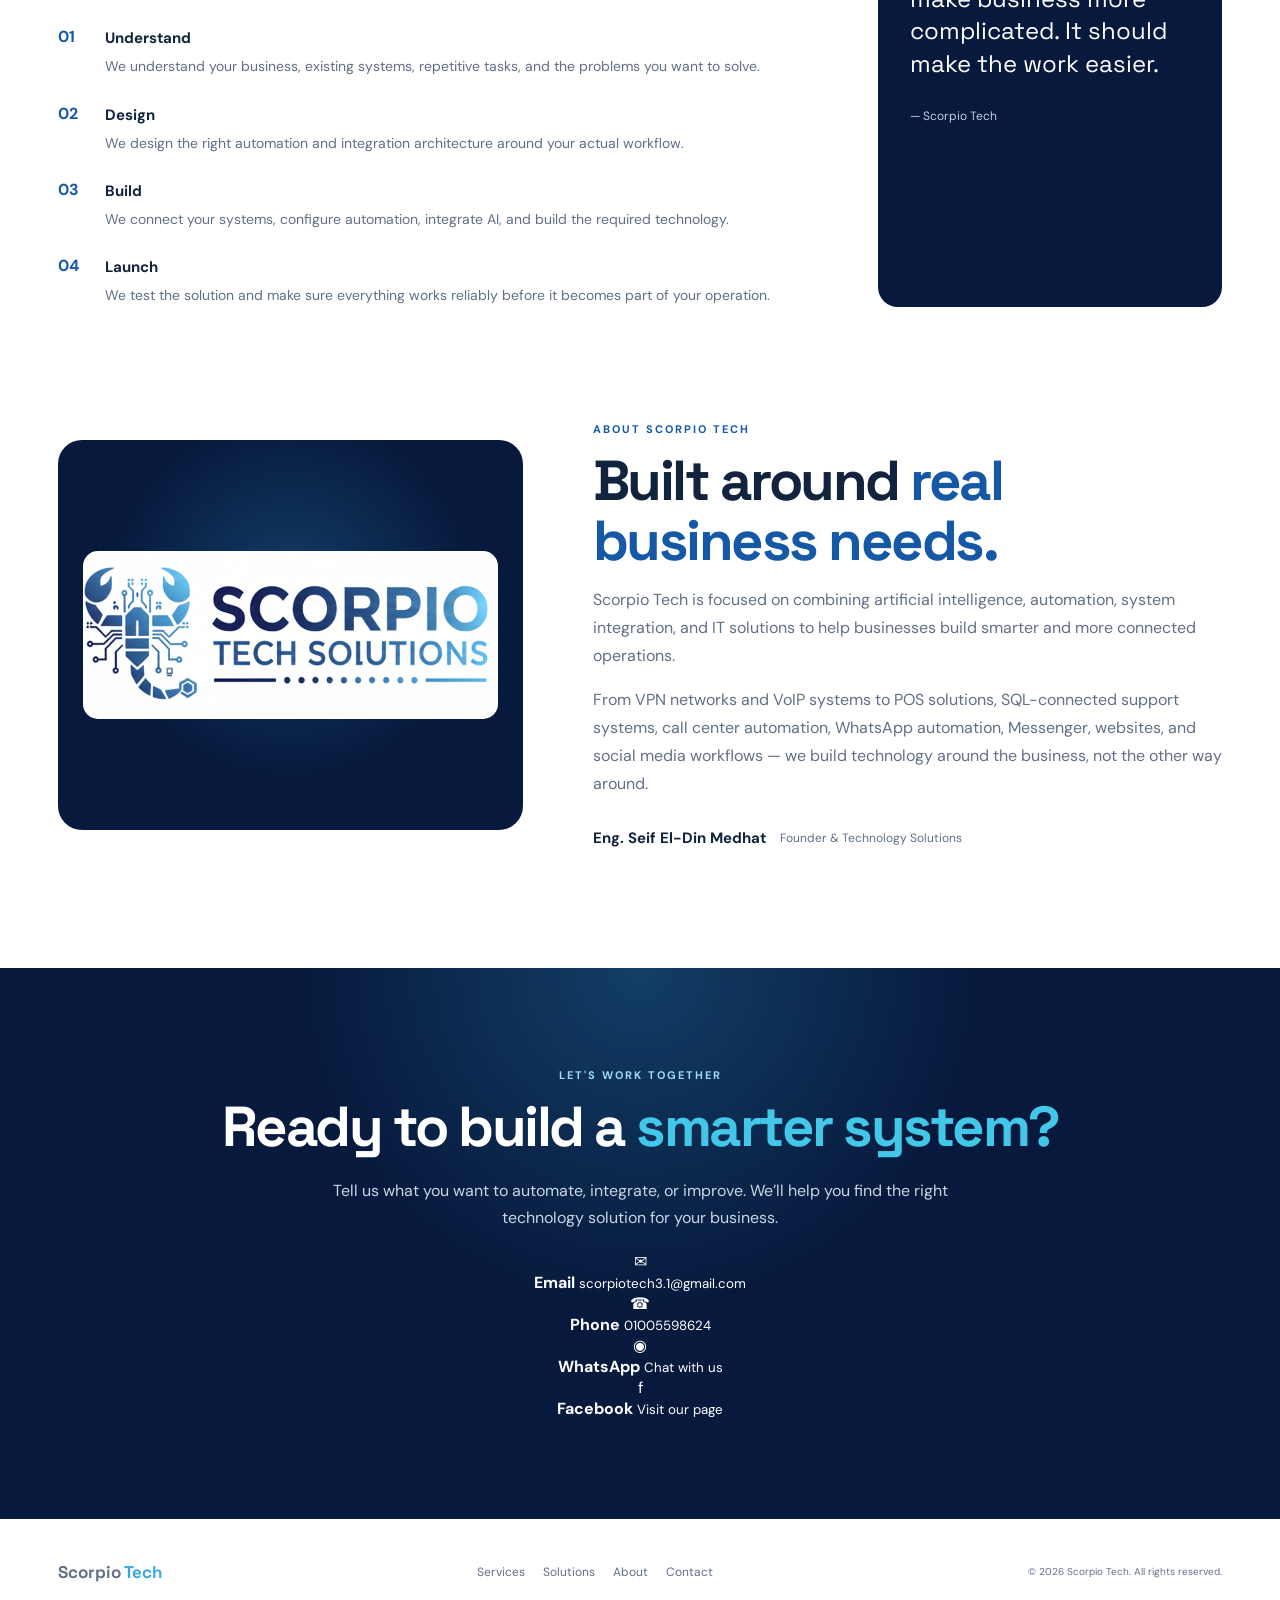
==== commit 6ac3a0eb: "index.html" ====
--- a/index.html
+++ b/index.html
@@ -712,7 +712,7 @@
 
     <a
       class="contact-card"
-      href="mailto:automateby.omnia@gmail.com"
+      href="mailto:scorpiotech3.1@gmail.com"
     >
 
       <span>✉</span>
@@ -722,7 +722,7 @@
         <strong>Email</strong>
 
         <small>
-          automateby.omnia@gmail.com
+          scorpiotech3.1@gmail.com
         </small>
 
       </div>
@@ -774,7 +774,7 @@
 
     <a
       class="contact-card"
-      href="https://www.facebook.com/profile.php?id=61593586096765"
+      href="https://www.facebook.com/profile.php?id=61590772502578"
       target="_blank"
       rel="noopener"
     >
